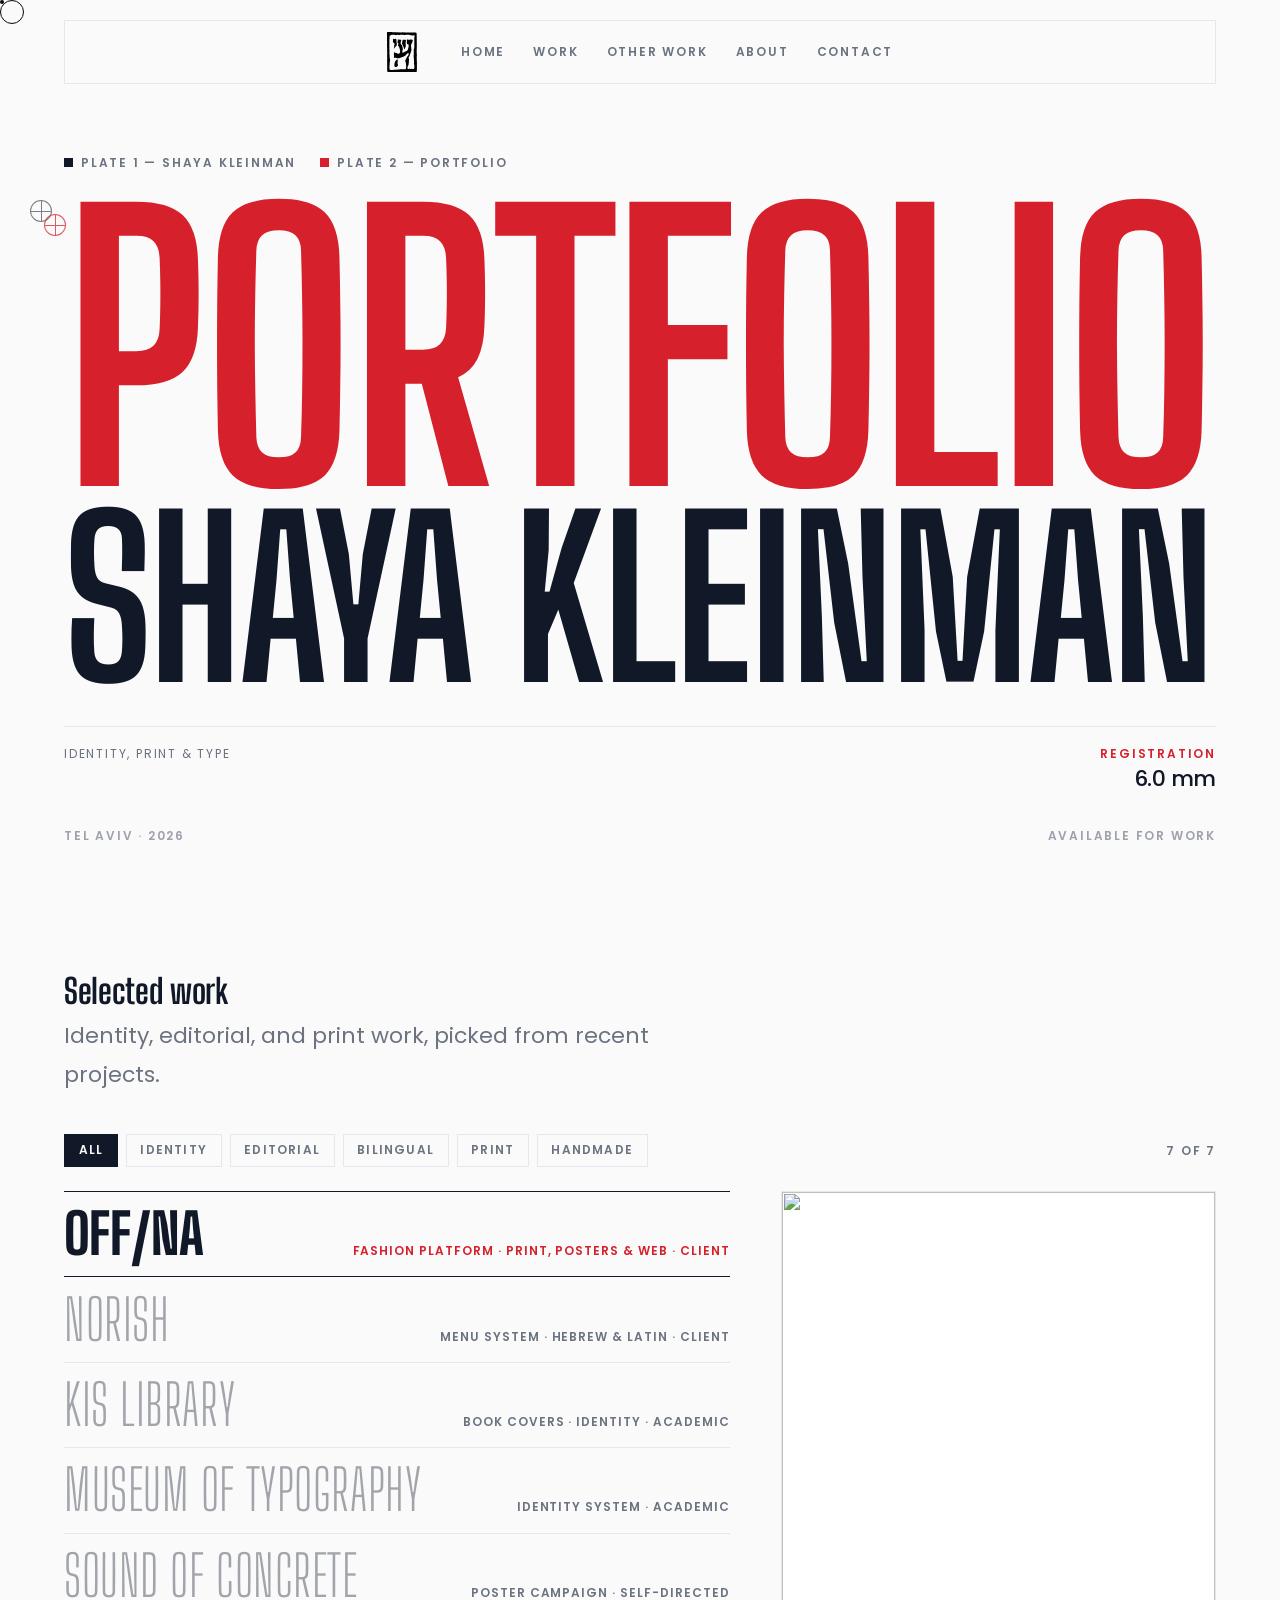
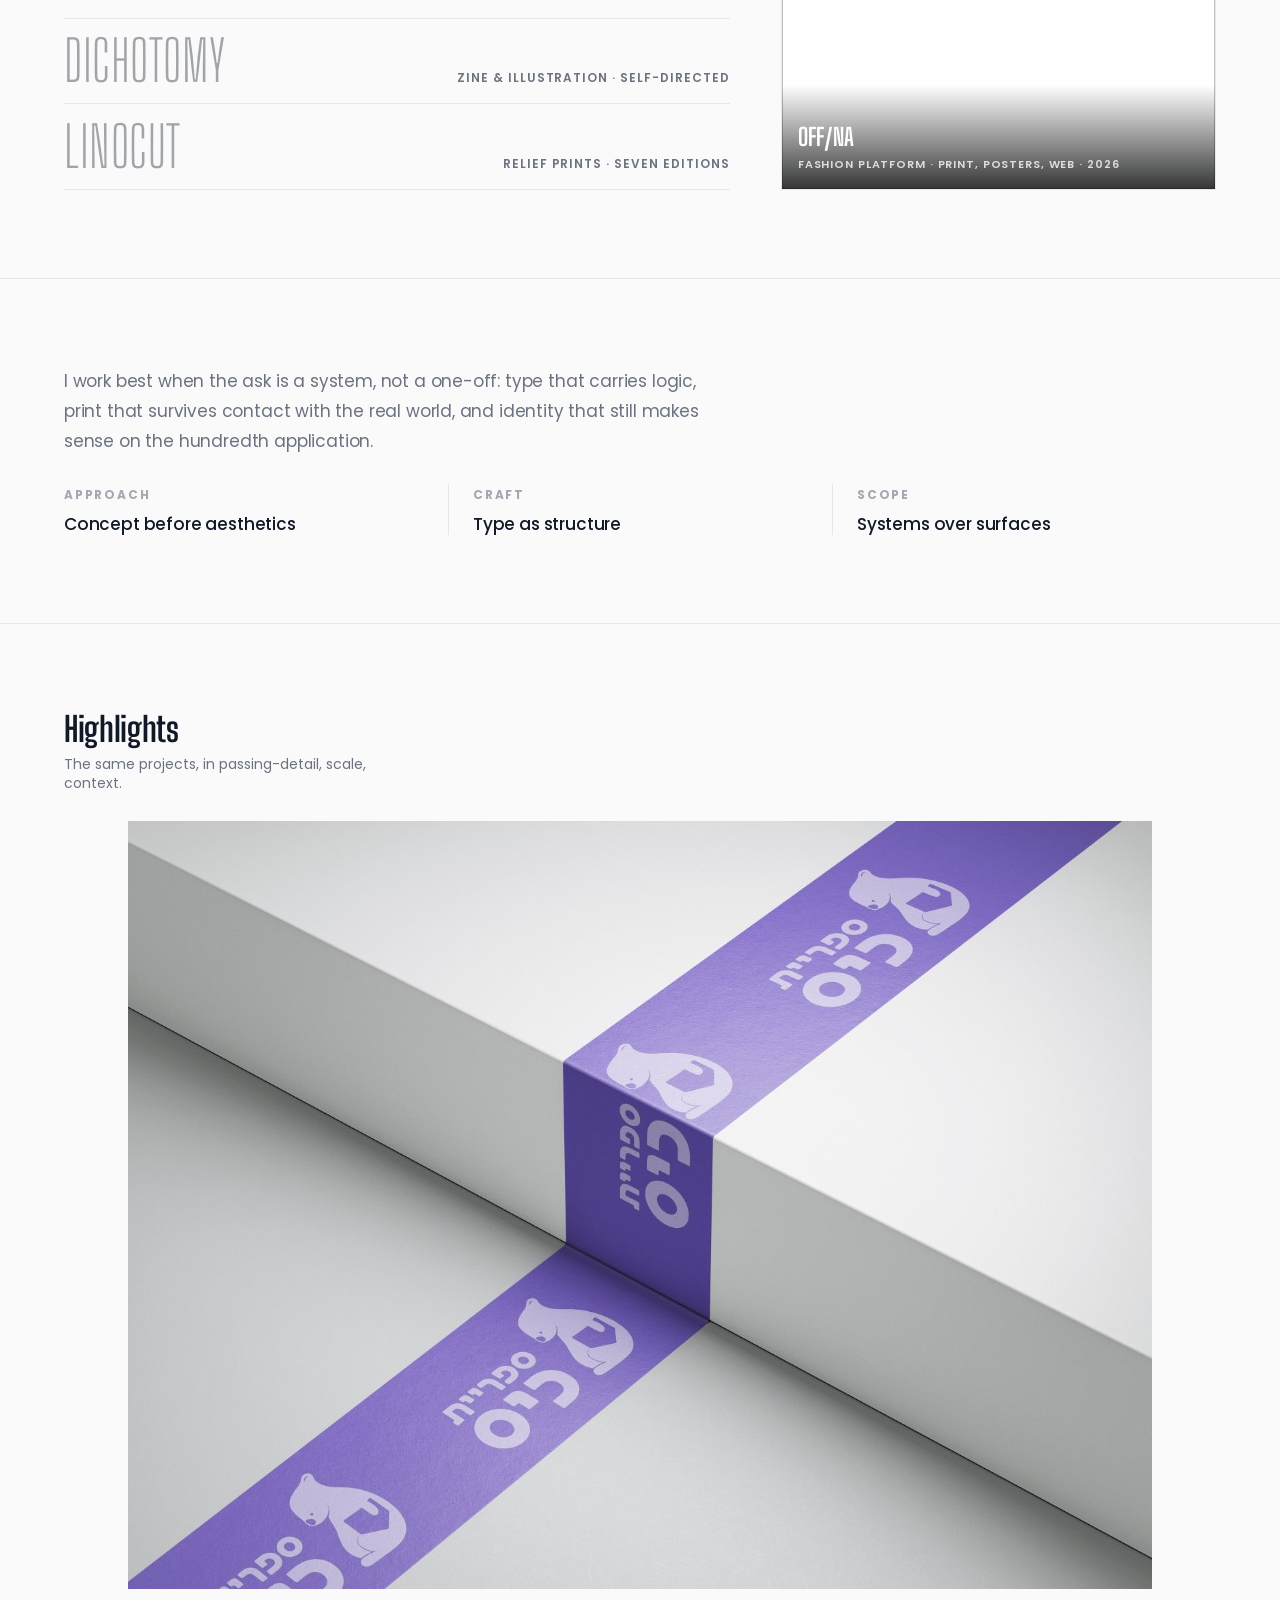
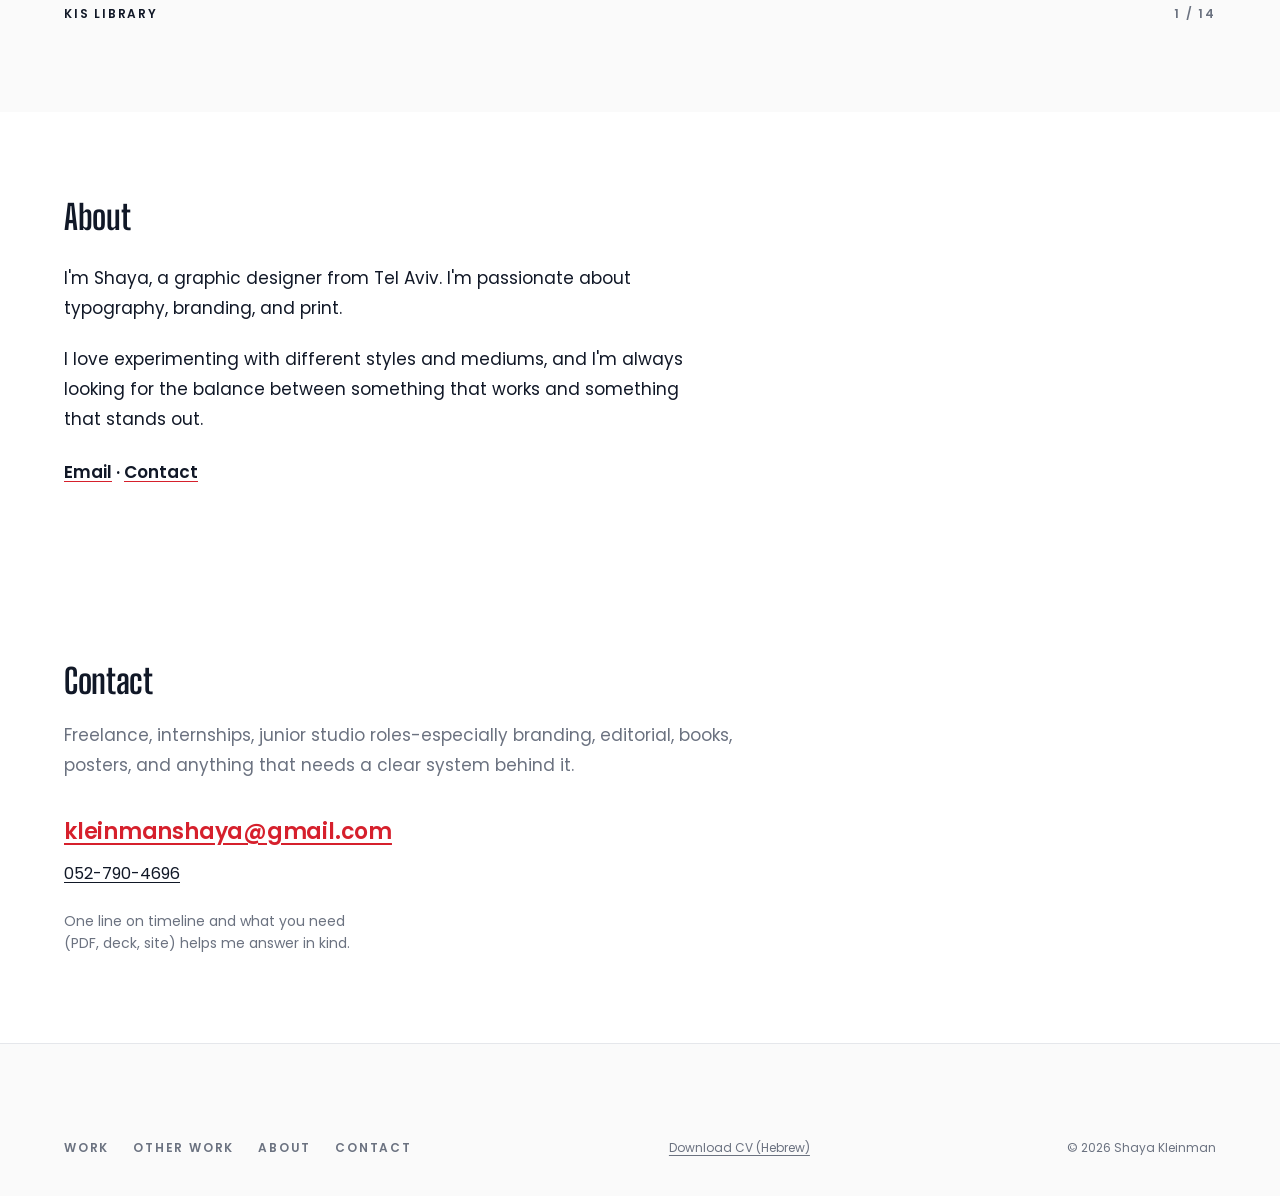
==== index.html @ 1071018f "Add a minimal volume control beside the sound ring A 64px hairline slider with a 7px accent dot, sho" ====
<!DOCTYPE html>
<html lang="en">
  <head>
    <meta charset="UTF-8" />
    <meta name="viewport" content="width=device-width, initial-scale=1.0" />
    <meta name="description" content="Graphic designer in Tel Aviv working in identity, editorial and bilingual Hebrew/Latin type systems. Branding, book design, menus, posters and linocut." />
    <link rel="canonical" href="https://shayakleinman.com/" />
    <meta property="og:type" content="website" />
    <meta property="og:site_name" content="Shaya Kleinman" />
    <meta property="og:title" content="Shaya Kleinman — Identity, print & bilingual type" />
    <meta property="og:description" content="Graphic designer in Tel Aviv working in identity, editorial and bilingual Hebrew/Latin type systems. Branding, book design, menus, posters and linocut." />
    <meta property="og:url" content="https://shayakleinman.com/" />
    <meta property="og:image" content="https://shayakleinman.com/assets/img/share/home.jpg" />
    <meta property="og:image:width" content="1200" />
    <meta property="og:image:height" content="630" />
    <meta property="og:image:alt" content="Share card for home" />
    <meta property="og:locale" content="en_US" />
    <meta name="twitter:card" content="summary_large_image" />
    <meta name="twitter:title" content="Shaya Kleinman — Identity, print & bilingual type" />
    <meta name="twitter:description" content="Graphic designer in Tel Aviv working in identity, editorial and bilingual Hebrew/Latin type systems. Branding, book design, menus, posters and linocut." />
    <meta name="twitter:image" content="https://shayakleinman.com/assets/img/share/home.jpg" />
    <title>Shaya Kleinman | Portfolio</title>
    <link rel="icon" type="image/svg+xml" href="assets/img/logo.svg" />
    <meta name="theme-color" content="#fafafa" media="(prefers-color-scheme: light)" />
    <meta name="theme-color" content="#111827" media="(prefers-color-scheme: dark)" />
    <link rel="apple-touch-icon" href="assets/img/logo.svg" />
    <link rel="preconnect" href="https://fonts.googleapis.com" />
    <link rel="preconnect" href="https://fonts.gstatic.com" crossorigin />
    <link
      href="https://fonts.googleapis.com/css2?family=Big+Shoulders+Display:wght@200..800&family=Poppins:wght@400;500;600;700&display=swap"
      rel="stylesheet"
    />
    <link rel="stylesheet" href="assets/css/style.css?v=20261019e" />
  </head>
  <body>
    <a class="skip-link" href="#main">Skip to content</a>
    <header class="site-header">
      <div class="container nav">
        <a href="#home" class="logo"><img src="assets/img/logo.svg" alt="Shaya Kleinman" class="logo-img" width="489" height="648" decoding="async" fetchpriority="high" /></a>
        <nav class="site-nav" id="siteNav">
          <a href="#home">Home</a>
          <a href="#work">Work</a>
          <a href="other-work.html">Other Work</a>
          <a href="#about">About</a>
          <a href="#contact">Contact</a>
        </nav>
        <button class="menu-toggle" id="menuToggle" type="button" aria-label="Toggle menu" aria-controls="siteNav" aria-expanded="false"><span class="menu-label">Menu</span> <span class="menu-icon">☰</span></button>
      </div>
    </header>

    <main id="main">
      <!-- 1. Hero -->
      <section id="home" class="hero section">
        <span class="hero-label hero-label--left" aria-hidden="true">Tel Aviv · 2026</span>
        <span class="hero-label hero-label--right" aria-hidden="true">Available for Work</span>
        <div class="container hero-inner">
          <div class="hero-copy">
            <!-- Two ink plates, both words justified to the same measure.
                 Scrolling brings them into register (see script.js). -->
            <div class="plate-key" aria-hidden="true">
              <span><i class="plate-swatch plate-swatch--k"></i>Plate 1 &mdash; Shaya Kleinman</span>
              <span><i class="plate-swatch plate-swatch--r"></i>Plate 2 &mdash; Portfolio</span>
            </div>
            <h1 class="hero-name hero-plates" id="heroPlates">
              <span class="visually-hidden">Shaya Kleinman &mdash; Portfolio</span>
              <span class="reg-mark reg-mark--k" aria-hidden="true"></span>
              <span class="reg-mark reg-mark--r" id="regMarkR" aria-hidden="true"></span>
              <span class="plate plate--r" id="plateR" aria-hidden="true"><span class="plate-word plate-word--r" data-fit>Portfolio</span></span>
              <span class="plate plate--k" id="plateK" aria-hidden="true"><span class="plate-word plate-word--k" data-fit>Shaya Kleinman</span></span>
            </h1>
            <div class="hero-foot">
              <p class="hero-tagline">Identity, print &amp; type</p>
              <p class="hero-reg" aria-hidden="true">Registration <b id="regValue">6.0 mm</b></p>
            </div>
          </div>
        </div>
      </section>

      <!-- 2. Featured Work -->
      <section id="work" class="section work-section">
        <div class="container">
          <h2 class="work-heading reveal">Selected work</h2>
          <p class="work-intro reveal">Identity, editorial, and print work, picked from recent projects.</p>
          <div class="facets" id="facets" role="group" aria-label="Filter projects">
            <button class="facet is-on" type="button" data-f="all" aria-pressed="true">All</button>
            <button class="facet" type="button" data-f="identity" aria-pressed="false">Identity</button>
            <button class="facet" type="button" data-f="editorial" aria-pressed="false">Editorial</button>
            <button class="facet" type="button" data-f="bilingual" aria-pressed="false">Bilingual</button>
            <button class="facet" type="button" data-f="print" aria-pressed="false">Print</button>
            <button class="facet" type="button" data-f="handmade" aria-pressed="false">Handmade</button>
            <span class="facet-count" id="facetCount" aria-live="polite">7 of 7</span>
          </div>

          <!-- Living index: titles sit light until touched, then run up the
               weight axis. On desktop one plate beside the list shows the
               active project; on phones each row carries its own image. -->
          <div class="idx">
            <ol class="idx-list" id="idxList">
              <li class="idx-item" data-tags="identity editorial print">
                <a class="idx-row is-on" href="offna.html" data-i="0">
                  <img class="idx-rowfig" src="images/thumbs/offna-card-thumb.jpg" alt="" width="800" height="640" loading="lazy" decoding="async">
                  <span class="idx-title">OFF/NA</span>
                  <span class="idx-meta">Fashion platform &middot; Print, posters &amp; web &middot; Client</span>
                </a>
              </li>
              <li class="idx-item" data-tags="editorial bilingual print">
                <a class="idx-row" href="norish.html" data-i="1">
                  <img class="idx-rowfig" src="images/thumbs/both%20drinks%20overlap-thumb.jpg" alt="" width="800" height="600" loading="lazy" decoding="async">
                  <span class="idx-title">Norish</span>
                  <span class="idx-meta">Menu system &middot; Hebrew &amp; Latin &middot; Client</span>
                </a>
              </li>
              <li class="idx-item" data-tags="identity editorial print">
                <a class="idx-row" href="kis-library.html" data-i="2">
                  <img class="idx-rowfig" src="images/kis-library/kis-library-cover.png" alt="" width="1024" height="768" loading="lazy" decoding="async">
                  <span class="idx-title">Kis Library</span>
                  <span class="idx-meta">Book covers &middot; Identity &middot; Academic</span>
                </a>
              </li>
              <li class="idx-item" data-tags="identity print">
                <a class="idx-row" href="museum-of-typography.html" data-i="3">
                  <img class="idx-rowfig" src="images/thumbs/mot-sign-mockup-thumb.jpg" alt="" width="800" height="600" loading="lazy" decoding="async">
                  <span class="idx-title">Museum of Typography</span>
                  <span class="idx-meta">Identity system &middot; Academic</span>
                </a>
              </li>
              <li class="idx-item" data-tags="print">
                <a class="idx-row" href="sound-of-concrete.html" data-i="4">
                  <img class="idx-rowfig" src="images/thumbs/%D7%A4%D7%95%D7%A1%D7%98%D7%A8%20%D7%91%D7%95%D7%93%D7%93-thumb.jpg" alt="" width="800" height="533" loading="lazy" decoding="async">
                  <span class="idx-title">Sound of Concrete</span>
                  <span class="idx-meta">Poster campaign &middot; Self-directed</span>
                </a>
              </li>
              <li class="idx-item" data-tags="editorial print handmade">
                <a class="idx-row" href="dichotomy.html" data-i="5">
                  <img class="idx-rowfig" src="images/dichotomy/mockup-cover.jpg" alt="" width="1105" height="1332" loading="lazy" decoding="async">
                  <span class="idx-title">Dichotomy</span>
                  <span class="idx-meta">Zine &amp; illustration &middot; Self-directed</span>
                </a>
              </li>
              <li class="idx-item" data-tags="print handmade">
                <a class="idx-row" href="other-work.html" data-i="6">
                  <img class="idx-rowfig" src="images/lino-prints/mirror.jpg" alt="" width="1146" height="1617" loading="lazy" decoding="async">
                  <span class="idx-title">Linocut</span>
                  <span class="idx-meta">Relief prints &middot; Seven editions</span>
                </a>
              </li>
            </ol>

            <div class="idx-plate" id="idxPlate" aria-hidden="true">
              <img class="is-on" src="images/thumbs/offna-card-thumb.jpg" alt="" width="800" height="640" decoding="async">
              <img src="images/thumbs/both%20drinks%20overlap-thumb.jpg" alt="" width="800" height="600" loading="lazy" decoding="async">
              <img src="images/kis-library/kis-library-cover.png" alt="" width="1024" height="768" loading="lazy" decoding="async">
              <img src="images/thumbs/mot-sign-mockup-thumb.jpg" alt="" width="800" height="600" loading="lazy" decoding="async">
              <img src="images/thumbs/%D7%A4%D7%95%D7%A1%D7%98%D7%A8%20%D7%91%D7%95%D7%93%D7%93-thumb.jpg" alt="" width="800" height="533" loading="lazy" decoding="async">
              <img src="images/dichotomy/mockup-cover.jpg" alt="" width="1105" height="1332" loading="lazy" decoding="async">
              <img src="images/lino-prints/mirror.jpg" alt="" width="1146" height="1617" loading="lazy" decoding="async">
              <div class="idx-spec" id="idxSpec"><b>OFF/NA</b><i>Fashion platform &middot; Print, posters, web &middot; 2026</i></div>
            </div>
          </div>
        </div>
      </section>

      <!-- 2b. How I work (value strip) -->
      <section class="principles-section" aria-labelledby="principles-kicker">
        <div class="container">
          <p id="principles-kicker" class="principles-kicker reveal">
            I work best when the ask is a system, not a one-off: type that carries logic, print that survives contact with the real world, and identity that still makes sense on the hundredth application.
          </p>
          <ul class="principles-list" role="list">
            <li class="principle reveal">
              <span class="principle-label">Approach</span>
              <span class="principle-text">Concept before aesthetics</span>
            </li>
            <li class="principle reveal reveal-delay-1">
              <span class="principle-label">Craft</span>
              <span class="principle-text">Type as structure</span>
            </li>
            <li class="principle reveal reveal-delay-2">
              <span class="principle-label">Scope</span>
              <span class="principle-text">Systems over surfaces</span>
            </li>
          </ul>
        </div>
      </section>

      <!-- 3. Visual Highlights Slider -->
      <section id="highlights" class="section highlights-section">
        <div class="container">
          <h2 class="highlights-heading reveal">Highlights</h2>
          <p class="highlights-intro reveal">The same projects, in passing-detail, scale, context.</p>
          <div class="highlights-slider reveal reveal-delay-1" data-slider>
            <div class="highlights-slide is-active" data-slide-index="0" data-project="Kis Library">
              <a href="kis-library.html" class="highlight-item">
                <img decoding="async" src="images/kis-library/kis-library-cover.png" alt="Kis Library packaging" / width="1024" height="768" loading="lazy" decoding="async">
              </a>
            </div>
            <div class="highlights-slide" data-slide-index="1" data-project="Kis Library">
              <a href="kis-library.html" class="highlight-item">
                <img decoding="async" data-src="images/kis-library/Three_Books_Box_Mockup_6.jpg" alt="Kis Library books box" / width="1800" height="1350" loading="lazy" decoding="async">
              </a>
            </div>
            <div class="highlights-slide" data-slide-index="2" data-project="Museum of Typography">
              <a href="museum-of-typography.html" class="highlight-item">
                <img decoding="async" data-src="images/museum-of-typography/compressed%20images/GLASS%20SIGN%20MOCKUP.jpg" alt="Museum of Typography glass sign" / width="1800" height="1350" loading="lazy" decoding="async">
              </a>
            </div>
            <div class="highlights-slide" data-slide-index="3" data-project="Museum of Typography">
              <a href="museum-of-typography.html" class="highlight-item">
                <img decoding="async" data-src="images/museum-of-typography/compressed%20images/new%20postcards%20mockup.jpg" alt="Museum of Typography postcards" / width="1800" height="1350" loading="lazy" decoding="async">
              </a>
            </div>
            <div class="highlights-slide" data-slide-index="4" data-project="Sound of Concrete">
              <a href="sound-of-concrete.html" class="highlight-item">
                <img decoding="async" data-src="images/sound-of-concrete/%D7%A4%D7%95%D7%A1%D7%98%D7%A8%20%D7%91%D7%95%D7%93%D7%93.jpg" alt="Sound of Concrete hero poster" / width="1800" height="1200" loading="lazy" decoding="async">
              </a>
            </div>
            <div class="highlights-slide" data-slide-index="5" data-project="Sound of Concrete">
              <a href="sound-of-concrete.html" class="highlight-item">
                <img decoding="async" data-src="images/sound-of-concrete/%D7%9E%D7%95%D7%A7%D7%90%D7%A4%20%D7%A4%D7%95%D7%A1%D7%98%D7%A8%20%D7%91%D7%A8%D7%97%D7%95%D7%91.jpg" alt="Sound of Concrete poster in street" / width="1800" height="1200" loading="lazy" decoding="async">
              </a>
            </div>
            <div class="highlights-slide" data-slide-index="6" data-project="Sound of Concrete">
              <a href="sound-of-concrete.html" class="highlight-item">
                <img decoding="async" data-src="images/sound-of-concrete/%D7%9E%D7%95%D7%A7%D7%90%D7%A43%20%D7%A4%D7%95%D7%A1%D7%98%D7%A8%D7%99%D7%9D%20%D7%A7%D7%95%D7%9C%20%D7%94%D7%91%D7%98%D7%95%D7%9F.jpg" alt="Sound of Concrete three posters together" / width="1800" height="1350" loading="lazy" decoding="async">
              </a>
            </div>
            <div class="highlights-slide" data-slide-index="7" data-project="Norish">
              <a href="norish.html" class="highlight-item">
                <img decoding="async" data-src="images/norish/both%20drinks.jpg" alt="Norish drinks" / width="1800" height="1350" loading="lazy" decoding="async">
              </a>
            </div>
            <div class="highlights-slide" data-slide-index="8" data-project="Museum of Typography">
              <a href="museum-of-typography.html" class="highlight-item">
                <img decoding="async" data-src="images/museum-of-typography/compressed%20images/POSTER%20MOCKUP.jpg" alt="Museum of Typography poster mockup" / width="1800" height="1350" loading="lazy" decoding="async">
              </a>
            </div>
            <div class="highlights-slide" data-slide-index="9" data-project="Museum of Typography">
              <a href="museum-of-typography.html" class="highlight-item">
                <img decoding="async" data-src="images/museum-of-typography/compressed%20images/ticket%20mockup.jpg" alt="Museum of Typography ticket mockup" / width="1800" height="1200" loading="lazy" decoding="async">
              </a>
            </div>
            <div class="highlights-slide" data-slide-index="10" data-project="Kis Library">
              <a href="kis-library.html" class="highlight-item">
                <img decoding="async" data-src="images/kis-library/%D7%9E%D7%95%D7%A7%D7%90%D7%A4%20%D7%9E%D7%90%D7%A8%D7%96.jpg" alt="Kis Library box mockup" / width="1800" height="1260" loading="lazy" decoding="async">
              </a>
            </div>
            <div class="highlights-slide" data-slide-index="11" data-project="Kis Library">
              <a href="kis-library.html" class="highlight-item">
                <img decoding="async" data-src="images/kis-library/%D7%9E%D7%95%D7%A7%D7%90%D7%A4%D7%AA%D7%99%D7%A7%D7%91%D7%93%D7%A1%D7%A4%D7%A8%D7%99%D7%99%D7%AA%D7%9B%D7%99%D7%A1.jpg" alt="Kis Library tote bag" / width="1800" height="1200" loading="lazy" decoding="async">
              </a>
            </div>
            <div class="highlights-slide" data-slide-index="12" data-project="Museum of Typography">
              <a href="museum-of-typography.html" class="highlight-item">
                <img decoding="async" data-src="images/museum-of-typography/compressed%20images/NEW%20Mockup%20LETTERPRESS%20KIT.jpg" alt="Museum of Typography letterpress kit" / width="1800" height="1152" loading="lazy" decoding="async">
              </a>
            </div>
            <div class="highlights-slide" data-slide-index="13" data-project="Museum of Typography">
              <a href="museum-of-typography.html" class="highlight-item">
                <img decoding="async" data-src="images/museum-of-typography/compressed%20images/NEW%20MOCKUP%20PLAYING%20CARDS.jpg" alt="Museum of Typography playing cards" / width="1800" height="1200" loading="lazy" decoding="async">
              </a>
            </div>
            <button class="highlights-arrow highlights-arrow-prev" type="button" aria-label="Previous project">
              ‹
            </button>
            <button class="highlights-arrow highlights-arrow-next" type="button" aria-label="Next project">
              ›
            </button>
            <div class="highlights-dots" aria-hidden="true">
              <button class="highlights-dot is-active" data-dot-index="0"></button>
              <button class="highlights-dot" data-dot-index="1"></button>
              <button class="highlights-dot" data-dot-index="2"></button>
              <button class="highlights-dot" data-dot-index="3"></button>
              <button class="highlights-dot" data-dot-index="4"></button>
              <button class="highlights-dot" data-dot-index="5"></button>
              <button class="highlights-dot" data-dot-index="6"></button>
              <button class="highlights-dot" data-dot-index="7"></button>
              <button class="highlights-dot" data-dot-index="8"></button>
              <button class="highlights-dot" data-dot-index="9"></button>
              <button class="highlights-dot" data-dot-index="10"></button>
              <button class="highlights-dot" data-dot-index="11"></button>
              <button class="highlights-dot" data-dot-index="12"></button>
              <button class="highlights-dot" data-dot-index="13"></button>
            </div>
          </div>
          <div class="highlights-meta" aria-hidden="true">
            <span class="highlights-meta-project"></span>
            <span class="highlights-meta-counter"></span>
          </div>
        </div>
      </section>

      <!-- 4. About -->
      <section id="about" class="section about-section">
        <div class="container about-inner">
          <h2 class="about-heading reveal">About</h2>
          <div class="about-text reveal">
            <p>I'm Shaya, a graphic designer from Tel Aviv. I'm passionate about typography, branding, and print.</p>
            <p>I love experimenting with different styles and mediums, and I'm always looking for the balance between something that works and something that stands out.</p>
            <p class="about-cta">
              <a href="mailto:kleinmanshaya@gmail.com" class="about-cta-link">Email</a>
              ·
              <a href="#contact" class="about-cta-link">Contact</a>
            </p>
          </div>
        </div>
      </section>

      <!-- 5. Contact -->
      <section id="contact" class="section contact-section">
        <div class="container contact-inner">
          <h2 class="contact-heading reveal">Contact</h2>
          <p class="contact-availability reveal reveal-delay-1">
            Freelance, internships, junior studio roles-especially branding, editorial, books, posters, and anything that needs a clear system behind it.
          </p>
          <div class="contact-details reveal reveal-delay-2">
            <p><a href="mailto:kleinmanshaya@gmail.com" class="contact-link contact-link--primary">kleinmanshaya@gmail.com</a></p>
            <p><a href="tel:052-790-4696" class="contact-link">052-790-4696</a></p>
          </div>
          <p class="contact-hint reveal reveal-delay-3">One line on timeline and what you need (PDF, deck, site) helps me answer in kind.</p>
        </div>
      </section>
    </main>

    <footer class="site-footer">
      <div class="container footer-content">
        <nav class="footer-nav">
          <a href="#work">Work</a>
          <a href="other-work.html">Other Work</a>
          <a href="#about">About</a>
          <a href="#contact">Contact</a>
        </nav>
        <a href="assets/shaya_kleinman_cv.pdf" download class="footer-cv-link">Download CV (Hebrew)</a>
        <p class="footer-copy">© 2026 Shaya Kleinman</p>
      </div>
    </footer>

    <div class="cursor-dot" id="cursorDot"></div>
    <div class="cursor-ring" id="cursorRing"></div>
    <script src="assets/js/script.js?v=20261019e"></script>
  </body>
</html>
---- assets/css/style.css ----
* {
  margin: 0;
  padding: 0;
  box-sizing: border-box;
}

/* The custom cursor only replaces the native one once JS is actually
   running. Without it the page keeps a real pointer instead of none. */
.js.has-custom-cursor * {
  cursor: none;
}

.cursor-dot {
  position: fixed;
  width: 4px;
  height: 4px;
  background: #ffffff;
  mix-blend-mode: difference;
  border-radius: 50%;
  pointer-events: none;
  z-index: 10001;
  top: 0;
  left: 0;
  will-change: transform;
}

.cursor-ring {
  position: fixed;
  width: 24px;
  height: 24px;
  border: 1.5px solid #ffffff;
  mix-blend-mode: difference;
  border-radius: 50%;
  pointer-events: none;
  z-index: 10000;
  top: 0;
  left: 0;
  will-change: transform;
  transition: width 200ms ease, height 200ms ease, background 200ms ease, border-color 200ms ease, opacity 200ms ease;
}

.cursor-ring.is-hover {
  width: 38px;
  height: 38px;
  background: #ffffff;
  opacity: 0.5;
  border-color: transparent;
}

.cursor-hidden .cursor-dot,
.cursor-hidden .cursor-ring {
  opacity: 0;
}

/* ---- Keyboard focus ----------------------------------------------------
   One visible treatment for every focusable thing. Individual components
   override the offset where a tight inset reads better. */
:where(a, button, [tabindex], summary, input, textarea, select):focus-visible {
  outline: 2px solid var(--accent);
  outline-offset: 3px;
  border-radius: 2px;
}

.work-index-row:focus-visible,
.highlight-item:focus-visible,
.project-next:focus-visible {
  outline-offset: -3px;
}

.highlights-dot:focus-visible {
  outline-offset: 1px;
}

/* A keyboard user should be able to skip the nav on every page. */
.skip-link {
  position: absolute;
  left: var(--gutter);
  top: -100%;
  z-index: 1200;
  background: var(--text);
  color: var(--bg);
  padding: 0.7rem 1.1rem;
  font-size: var(--t-label);
  font-weight: 600;
  letter-spacing: var(--track-label);
  text-transform: uppercase;
  transition: top 160ms ease-out;
}

.skip-link:focus {
  top: 0.75rem;
}

@media (max-width: 768px), (hover: none) {
  .js.has-custom-cursor * {
    cursor: auto;
  }
  .cursor-dot,
  .cursor-ring {
    display: none;
  }
}

:root {
  --bg: #fafafa;
  --bg-alt: #f5f5f5;
  --surface: #ffffff;
  --surface-elevated: #ffffff;
  --text: #111827;
  --muted: #6b7280;
  --accent: #d6202c;
  --border: #e5e7eb;
  --max-width: 1320px;
  /* Floating nav box: one source of truth for its height */
  --nav-box-h: 64px;
  /* Shared by the nav box and the hero rows that align to it. */
  --nav-box-w: min(90%, var(--max-width));
  --header-pad: clamp(0.75rem, 2vw, 1.25rem);
  --header-h: calc(var(--nav-box-h) + var(--header-pad) * 2);
  --gutter: max(5%, calc((100% - var(--max-width)) / 2));
  --radius: 0;
  --shadow-soft: 0 16px 40px rgba(15, 23, 42, 0.12);
  --transition-fast: 180ms ease-out;
  --transition-med: 260ms ease-out;
  /* Vertical rhythm - homepage + case studies */
  --section-y: clamp(3.25rem, 7vw, 5rem);
  --section-y-lg: clamp(4rem, 9vw, 5.5rem);
  /* One measure for running text, one for every section gap */
  --prose: 65ch;
  /* Section alignment. These two move together - set to `center` and `auto`
     to centre every heading and measure on the site, or leave as-is for the
     grid-aligned default. Nothing else needs touching. */
  --section-align: left;
  --measure-inline: 0;
  /* Type scale (Poppins body, Big Shoulders Display headlines) - 7 steps */
  --t-label: 0.75rem;                          /* 12 - uppercase, tracked   */
  --t-small: 0.875rem;                         /* 14 - captions, footer     */
  --t-body: 1.0625rem;                         /* 17 - all running prose    */
  --t-lead: 1.375rem;                          /* 22 - section intros       */
  --t-h2: clamp(1.75rem, 3vw, 2.125rem);       /* the missing heading tier  */
  --t-title: clamp(2.25rem, 4.5vw, 3.5rem);    /* work items, next project  */
  --t-display: clamp(2.75rem, 12.5vw, 11rem);  /* hero + project titles     */
  --track-label: 0.15em;
  /* aliases so existing rules keep resolving */
  --text-body: var(--t-body);
  --text-body-sm: var(--t-small);
  --text-label: var(--t-label);
  --leading-body: 1.75;
  --leading-tight: 1.35;
  /* Case-study image rhythm (editorial / exhibition) */
  --editorial-stack: clamp(2.75rem, 7vw, 5.5rem);
  --editorial-stack-tight: clamp(1rem, 2.5vw, 1.75rem);
  --editorial-gallery-max: min(100%, 1320px);
}

html {
  scroll-behavior: smooth;
}

body {
  font-family: "Poppins", system-ui, -apple-system, BlinkMacSystemFont,
    "Segoe UI", sans-serif;
  background: var(--bg);
  color: var(--text);
  line-height: var(--leading-body);
  font-size: 100%;
  -webkit-font-smoothing: antialiased;
  -moz-osx-font-smoothing: grayscale;
}

/* Display type: Big Shoulders Display on headline-scale moments only (it's condensed,
   so it doesn't get reused for body copy or small labels). Everything else runs on Poppins. */
.hero-name,
.work-index-num,
.work-index-title,
.project-hero-title,
.project-hero::after,
.project-next-name,
.section-heading h2 {
  font-family: "Big Shoulders Display", "Poppins", sans-serif;
}

a {
  color: inherit;
  text-decoration: none;
}

::selection {
  background: var(--accent);
  color: #ffffff;
}

ul {
  list-style: none;
}

.container {
  width: min(90%, var(--max-width));
  margin: 0 auto;
}

.section {
  padding: var(--section-y-lg) 0;
  position: relative;
  text-align: left;
}

.alt-bg {
  background: var(--bg-alt);
}

.section-heading {
  margin-bottom: 2rem;
}

.section-heading h2 {
  font-size: 2rem;
  margin-top: 0.5rem;
  position: relative;
  display: inline-block;
  padding-bottom: 0.2rem;
}


.eyebrow {
  text-transform: uppercase;
  letter-spacing: 0.1em;
  font-size: 0.8rem;
  color: var(--muted);
  font-weight: 600;
}

.site-header {
  position: sticky;
  top: 0;
  z-index: 1000;
  padding: var(--header-pad) 0;
  /* The rail itself is empty space - only the box should catch clicks. */
  pointer-events: none;
}

/* The box: hugs its contents, centred in the viewport, floating over the page. */
.nav {
  pointer-events: auto;
  position: relative;
  width: var(--nav-box-w);
  margin-inline: auto;
  display: flex;
  align-items: center;
  justify-content: center;
  gap: clamp(1.25rem, 4vw, 2.75rem);
  min-height: var(--nav-box-h);
  padding-inline: clamp(1rem, 3vw, 1.75rem);
  background: color-mix(in srgb, var(--bg) 92%, transparent);
  -webkit-backdrop-filter: blur(8px);
  backdrop-filter: blur(8px);
  border: 1px solid var(--border);
  transition: box-shadow 200ms ease-out, border-color 200ms ease-out;
}

.site-header.scrolled .nav {
  box-shadow: var(--shadow-soft);
}

.logo {
  font-size: 1.2rem;
  font-weight: bold;
  display: inline-flex;
  align-items: center;
}

.logo-img {
  height: 40px;
  width: auto;
  display: block;
}

.site-nav {
  display: flex;
  gap: 1.75rem;
}

.site-nav a {
  color: var(--muted);
  position: relative;
  padding-bottom: 0.1rem;
  font-size: var(--t-label);
  font-weight: 600;
  letter-spacing: var(--track-label);
  text-transform: uppercase;
  transition: color var(--transition-fast);
}

.site-nav a:hover,
.site-nav a:focus-visible {
  color: var(--accent);
}

.site-nav a:focus-visible {
  outline: 2px solid var(--accent);
  outline-offset: 4px;
  border-radius: 2px;
}

.menu-toggle {
  display: none;
  align-items: center;
  justify-content: center;
  width: 40px;
  height: 40px;
  padding: 0;
  margin: 0;
  flex: 0 0 auto;
  background: none;
  border: 1px solid var(--border);
  cursor: pointer;
  color: var(--text);
  /* Silences the button's own text, whether that is a glyph or a label. */
  font-size: 0;
  line-height: 0;
  transition: border-color var(--transition-fast), background var(--transition-fast);
}

/* Three bars from one pseudo-element, so no markup change is needed. */
.menu-toggle::before {
  content: "";
  display: block;
  width: 18px;
  height: 2px;
  background: currentColor;
  box-shadow: 0 -6px 0 currentColor, 0 6px 0 currentColor;
}

.menu-toggle:hover {
  border-color: var(--accent);
  color: var(--accent);
}

.menu-toggle:focus-visible {
  outline: 2px solid var(--accent);
  outline-offset: 4px;
}

.menu-toggle .menu-label {
  margin-right: 0.35rem;
}

.hero {
  position: relative;
  min-height: 85vh;
  display: flex;
  flex-direction: column;
  align-items: center;
  justify-content: center;
  gap: clamp(2.5rem, 8vh, 5rem);
  overflow: hidden;
}

/* .hero.section so the generic .section padding can't override it */
.hero.section {
  padding-top: 3rem;
  /* clears the corner labels pinned 2.5rem from the bottom */
  padding-bottom: 6rem;
}

.hero-inner {
  position: relative;
  z-index: 1;
}

.hero-eyebrow {
  font-size: 0.75rem;
  font-weight: 600;
  letter-spacing: var(--track-label);
  text-transform: uppercase;
  color: var(--muted);
  margin: 0 0 1rem;
}

.hero-name {
  font-size: var(--t-display);
  font-weight: 700;
  line-height: 1.05;
  letter-spacing: -0.005em;
  color: var(--text);
  margin: 0;
}

.js .hero-name {
  animation: hero-name-in 700ms cubic-bezier(0.16, 1, 0.3, 1) both;
}

@keyframes hero-name-in {
  from { opacity: 0; transform: translateY(16px); }
  to   { opacity: 1; transform: translateY(0); }
}

.hero-row {
  display: grid;
  grid-template-columns: 1fr 1fr;
}

.hero-row--label {
  font-size: clamp(1rem, 3.2vw, 2.6rem);
}

.hero-word {
  text-transform: uppercase;
}

.hero-word-left {
  text-align: left;
}

.hero-word-right {
  text-align: right;
}

.hero-copy {
  text-align: left;
}

.hero-tagline {
  font-size: 0.75rem;
  font-weight: 400;
  letter-spacing: var(--track-label);
  text-transform: uppercase;
  color: var(--muted);
  margin-top: 1.5rem;
  text-align: var(--section-align);
}

/* chained off the scramble finishing rather than a fixed 3.3s wait */
.js .hero-tagline {
  opacity: 0;
  transform: translateY(10px);
  transition: opacity 600ms ease-out, transform 600ms ease-out;
}

.js .hero-tagline.is-in {
  opacity: 1;
  transform: translateY(0);
}

@media (prefers-reduced-motion: reduce) {
  .js .hero-tagline {
    transition: none;
  }
}

.visually-hidden {
  position: absolute;
  width: 1px;
  height: 1px;
  overflow: hidden;
  clip: rect(0 0 0 0);
  clip-path: inset(50%);
  white-space: nowrap;
}

/* ---- Two-plate hero ----------------------------------------------------
   Black plate: the name. Red plate: Portfolio. Both are set to the same
   measure, so Portfolio comes out larger only because it has fewer
   letters. The page opens with the plates apart and scrolling pulls them
   into register. Sizes and offsets are set by script.js; the values here
   are the no-JS fallback, where the plates simply stack. */
.plate-key {
  display: flex;
  flex-wrap: wrap;
  gap: 0.5rem 1.5rem;
  margin-bottom: clamp(1.25rem, 3vh, 2rem);
}

.plate-key span {
  display: inline-flex;
  align-items: center;
  gap: 0.5rem;
  font-size: var(--t-label);
  font-weight: 600;
  letter-spacing: var(--track-label);
  text-transform: uppercase;
  color: var(--muted);
}

.plate-swatch {
  display: block;
  width: 9px;
  height: 9px;
}

.plate-swatch--k { background: var(--text); }
.plate-swatch--r { background: var(--accent); }

.hero-plates {
  position: relative;
  line-height: 1;
}

/* Fade only: a slide would shift the plates while script.js measures them,
   and the scroll registration is the entrance anyway. */
.js .hero-plates {
  animation: hero-label-fade-full 600ms ease-out both;
}

@keyframes hero-label-fade-full {
  from { opacity: 0; }
  to   { opacity: 1; }
}

.plate {
  display: block;
  will-change: transform;
}

.plate-word {
  display: block;
  font-weight: 700;
  text-transform: uppercase;
  line-height: 0.84;
  letter-spacing: -0.012em;
  white-space: nowrap;
  mix-blend-mode: multiply;
}

.plate-word--k {
  color: var(--text);
  font-size: clamp(2rem, 8.4vw, 7.5rem);
}

.plate-word--r {
  color: var(--accent);
  font-size: clamp(3rem, 13.6vw, 12.25rem);
}

.js .hero-plates.is-fitted .plate {
  position: absolute;
  top: 0;
  left: 0;
  right: 0;
}

/* Registration marks: the red one drifts off the black one and settles
   back as the plates come into register. */
.reg-mark {
  position: absolute;
  left: -34px;
  top: 0;
  width: 22px;
  height: 22px;
  pointer-events: none;
  display: none;
}

.reg-mark::before,
.reg-mark::after {
  content: "";
  position: absolute;
  background: currentColor;
}

.reg-mark::before { left: 0; right: 0; top: 50%; height: 1px; }
.reg-mark::after { top: 0; bottom: 0; left: 50%; width: 1px; }

.reg-mark--k {
  color: var(--text);
  border-radius: 50%;
  box-shadow: inset 0 0 0 1px currentColor;
  opacity: 0.55;
}

.reg-mark--r {
  color: var(--accent);
  border-radius: 50%;
  box-shadow: inset 0 0 0 1px currentColor;
  opacity: 0.75;
}

@media (min-width: 1100px) {
  .js .hero-plates.is-fitted .reg-mark {
    display: block;
  }
}

.hero-foot {
  display: flex;
  justify-content: space-between;
  align-items: baseline;
  gap: 1rem;
  flex-wrap: wrap;
  margin-top: clamp(1.5rem, 4vh, 2.5rem);
  padding-top: 1rem;
  border-top: 1px solid var(--border);
}

.hero-foot .hero-tagline {
  margin-top: 0;
}

.hero-reg {
  font-size: var(--t-label);
  font-weight: 600;
  letter-spacing: var(--track-label);
  text-transform: uppercase;
  color: var(--accent);
  text-align: right;
}

.hero-reg b {
  display: block;
  margin-top: 0.25rem;
  font-size: 1.375rem;
  font-weight: 500;
  line-height: 1;
  letter-spacing: -0.02em;
  text-transform: none;
  color: var(--text);
  font-variant-numeric: tabular-nums;
}

html:not(.js) .hero-reg {
  display: none;
}

.hero-scroll-hint {
  position: absolute;
  bottom: 2.5rem;
  left: 50%;
  transform: translateX(-50%);
  display: flex;
  flex-direction: column;
  align-items: center;
  gap: 0.6rem;
  z-index: 1;
  animation: hero-el-fade 700ms ease-out 3500ms both;
}

.hero-scroll-label {
  font-size: var(--t-label);
  font-weight: 700;
  letter-spacing: var(--track-label);
  text-transform: uppercase;
  color: var(--text);
  opacity: 0.55;
  animation: scroll-label-pulse 1.8s ease-in-out infinite;
}

@keyframes scroll-label-pulse {
  0%, 100% { opacity: 0.55; }
  50%       { opacity: 1; }
}

.hero-scroll-line {
  display: block;
  width: 1.5px;
  height: 56px;
  background: var(--text);
  opacity: 0.35;
  transform-origin: top;
  animation: scroll-line 1.8s cubic-bezier(0.4, 0, 0.2, 1) infinite;
}

@keyframes scroll-line {
  0%   { transform: scaleY(0); opacity: 0;    transform-origin: top; }
  40%  { transform: scaleY(1); opacity: 0.45; transform-origin: top; }
  60%  { transform: scaleY(1); opacity: 0.45; transform-origin: bottom; }
  100% { transform: scaleY(0); opacity: 0;    transform-origin: bottom; }
}

/* Hero corner labels */
.hero-label {
  position: absolute;
  font-size: var(--t-label);
  font-weight: 600;
  letter-spacing: var(--track-label);
  text-transform: uppercase;
  color: var(--muted);
  white-space: nowrap;
  bottom: 2.5rem;
  z-index: 1;
  pointer-events: none;
  user-select: none;
  opacity: 0.65;
}

.js .hero-label {
  animation: hero-label-fade 500ms ease-out 400ms both;
}

@keyframes hero-label-fade {
  from { opacity: 0; }
  to   { opacity: 0.65; }
}

@keyframes hero-el-fade {
  from { opacity: 0; transform: translateY(10px); }
  to   { opacity: 1; transform: translateY(0); }
}

.hero-label--left {
  left: var(--gutter);
}

.hero-label--right {
  right: var(--gutter);
}

/* Hero skills */
.hero-skills {
  position: relative;
  display: flex;
  flex-wrap: wrap;
  justify-content: space-between;
  gap: 0.75rem 2rem;
  width: var(--nav-box-w);
  margin-inline: auto;
  padding: 0;
  z-index: 1;
}

.hero-skill-word {
  font-family: "Poppins", sans-serif;
  font-size: var(--t-label);
  font-weight: 600;
  letter-spacing: var(--track-label);
  text-transform: uppercase;
  color: var(--muted);
  cursor: default;
  display: inline-flex;
}

/* no inline separator: it strands a dot at whichever word ends a wrapped
   line. The gap on .hero-skills does the separating instead. */

.hero-skill-letter {
  display: inline-block;
  transform-origin: center bottom;
  transition: transform 320ms cubic-bezier(0.34, 1.56, 0.64, 1),
    font-weight 200ms ease, font-style 200ms ease, color 200ms ease;
}

@media (prefers-reduced-motion: reduce) {
  .hero-skill-letter {
    transition: color 200ms ease;
  }
}

@media (max-width: 900px) {
  .hero-label {
    bottom: 1.25rem;
    font-size: var(--t-label);
    letter-spacing: var(--track-label);
  }

  .hero-label--left {
    left: var(--gutter);
  }

  .hero-label--right {
    right: var(--gutter);
  }
}

/* ---- Design Principles strip ---- */
.principles-section {
  padding: var(--section-y-lg) 0;
  border-top: 1px solid var(--border);
  border-bottom: 1px solid var(--border);
  background: var(--bg);
}

.principles-kicker {
  font-size: var(--t-body);
  font-weight: 400;
  line-height: var(--leading-body);
  color: var(--muted);
  max-width: 42rem;
  margin: 0 var(--measure-inline) clamp(1.25rem, 3vw, 1.75rem);
  letter-spacing: -0.01em;
  text-align: var(--section-align);
}

.principles-list {
  list-style: none;
  display: grid;
  grid-template-columns: repeat(3, 1fr);
}

.principle {
  padding: 0 1.5rem;
  border-left: 1px solid var(--border);
  text-align: var(--section-align);
}

.principle:first-child {
  padding-left: 0;
  border-left: none;
}

.principle:last-child {
  padding-right: 0;
}

.principle-label {
  display: block;
  font-size: var(--t-label);
  font-weight: 700;
  letter-spacing: var(--track-label);
  text-transform: uppercase;
  color: var(--muted);
  opacity: 0.6;
  margin-bottom: 0.5rem;
}

.principle-text {
  display: block;
  font-size: var(--t-body);
  font-weight: 500;
  color: var(--text);
  line-height: 1.3;
  letter-spacing: -0.01em;
}

@media (max-width: 640px) {
  .principles-list {
    grid-template-columns: 1fr;
  }

  .principle {
    padding: 1.25rem 0;
    border-left: none;
    border-top: 1px solid var(--border);
  }

  .principle:first-child {
    padding-top: 0;
    border-top: none;
  }
}

/* About (Wix-inspired) */
.highlights-section {
  padding: var(--section-y-lg) 0;
  text-align: left;
}

.highlights-heading {
  font-family: "Big Shoulders Display", "Poppins", sans-serif;
  font-size: var(--t-h2);
  font-weight: 700;
  letter-spacing: -0.01em;
  line-height: 1.05;
  color: var(--text);
  margin-bottom: 0.45rem;
  text-align: var(--section-align);
}

.highlights-intro {
  font-size: var(--text-body-sm);
  color: var(--muted);
  line-height: var(--leading-tight);
  margin: 0 var(--measure-inline) 1.75rem;
  max-width: 36ch;
  text-align: var(--section-align);
}

.highlights-slider {
  position: relative;
  width: 100%;
  max-width: var(--editorial-gallery-max);
  margin-top: 0;
  margin-left: 0;
  overflow: hidden;
  aspect-ratio: 3 / 2;
  background: var(--bg-alt);
}

.highlights-slide {
  position: absolute;
  inset: 0;
  pointer-events: none;
  opacity: 0;
  transition: opacity 180ms ease;
  z-index: 1;
}

.highlights-slide.is-active {
  pointer-events: auto;
  opacity: 1;
  z-index: 2;
}

.highlights-slide.is-leaving {
  pointer-events: none;
  opacity: 0;
  z-index: 0;
}

.highlight-item {
  display: flex;
  align-items: center;
  justify-content: center;
  position: relative;
  width: 100%;
  height: 100%;
  overflow: hidden;
  background: var(--bg);
}

.highlight-item img {
  width: 100%;
  height: 100%;
  display: block;
  object-fit: contain;
  object-position: center center;
}

.highlights-arrow {
  position: absolute;
  top: 50%;
  transform: translateY(-50%);
  width: auto;
  min-width: 2.75rem;
  min-height: 2.75rem;
  border: none;
  border-radius: 0;
  background: transparent;
  color: var(--text);
  font-size: 1.5rem;
  font-weight: 300;
  line-height: 1;
  display: flex;
  align-items: center;
  justify-content: center;
  cursor: pointer;
  opacity: 0;
  pointer-events: none;
  transition: opacity var(--transition-fast);
}

.highlights-arrow:hover {
  opacity: 1;
}

.highlights-arrow-prev {
  left: 0.25rem;
}

.highlights-arrow-next {
  right: 0.25rem;
}

.highlights-slider:hover .highlights-arrow {
  opacity: 0.45;
  pointer-events: auto;
}

.highlights-slider:hover .highlights-arrow:hover {
  opacity: 1;
}

@media (hover: none) {
  .highlights-slider .highlights-arrow {
    opacity: 0.4;
    pointer-events: auto;
  }
}

.highlights-meta {
  display: flex;
  justify-content: space-between;
  align-items: baseline;
  margin-top: 0.9rem;
  font-family: "Poppins", sans-serif;
  font-size: var(--t-label);
  font-weight: 600;
  letter-spacing: var(--track-label);
  text-transform: uppercase;
  color: var(--muted);
}

.highlights-meta-project {
  color: var(--text);
}

.highlights-dots {
  display: flex;
  gap: 0.5rem;
  margin-top: 1.25rem;
  justify-content: flex-start;
  align-items: center;
}

.highlights-dot {
  width: 1.25rem;
  height: 2px;
  padding: 11px 0;
  background-clip: content-box;
  box-sizing: content-box;
  border: none;
  border-radius: 0;
  background: var(--border);
  cursor: pointer;
  transition: background var(--transition-fast);
}

.highlights-dot.is-active {
  background: var(--text);
}

.about-section {
  padding: var(--section-y-lg) 0;
  background: var(--surface);
  text-align: left;
}

.about-inner {
  text-align: var(--section-align);
}

.about-text {
  max-width: var(--prose);
  margin-inline: var(--measure-inline);
}

.about-heading {
  font-family: "Big Shoulders Display", "Poppins", sans-serif;
  font-size: var(--t-h2);
  font-weight: 700;
  letter-spacing: -0.01em;
  line-height: 1.05;
  color: var(--text);
  margin-bottom: 1.75rem;
}

.about-text p {
  font-size: var(--text-body);
  line-height: var(--leading-body);
  color: var(--text);
  margin: 0 0 1.35rem;
}

.about-text p:last-child {
  margin-bottom: 0;
}

.about-cta {
  margin-top: 1.5rem !important;
  font-weight: 600;
}

.about-cta-link {
  color: var(--text);
  font-weight: 600;
  text-decoration: underline;
  text-decoration-color: var(--accent);
  text-underline-offset: 3px;
  text-decoration-thickness: 1px;
  transition: opacity var(--transition-fast);
}

.about-cta-link:hover {
  opacity: 0.7;
}

.about-cta-link:focus-visible {
  outline: 2px solid var(--accent);
  outline-offset: 3px;
}

/* Work - My Latest Projects (Wix-inspired) */
.work-section {
  padding: var(--section-y-lg) 0;
  text-align: left;
}

.work-heading {
  font-family: "Big Shoulders Display", "Poppins", sans-serif;
  font-size: var(--t-h2);
  font-weight: 700;
  letter-spacing: -0.01em;
  line-height: 1.05;
  color: var(--text);
  margin-bottom: 0.45rem;
  text-align: var(--section-align);
}

.work-intro {
  font-size: var(--t-lead);
  line-height: var(--leading-body);
  color: var(--muted);
  margin-bottom: 2.5rem;
  max-width: 48ch;
  margin-inline: var(--measure-inline);
  text-align: var(--section-align);
}

/* ---- Selected work: living index ------------------------------------
   Titles sit light and quiet until touched, then run up Big Shoulders'
   weight axis. Desktop: one plate beside the list, spanning it top to
   bottom, shows the active project. Phones: each row carries its own
   image at its true proportions - nothing cropped. */
.facets {
  display: flex;
  flex-wrap: wrap;
  align-items: center;
  gap: 0.5rem;
  margin-bottom: 1.5rem;
}

.facet {
  font-family: "Poppins", sans-serif;
  font-size: var(--t-label);
  font-weight: 600;
  letter-spacing: 0.1em;
  text-transform: uppercase;
  line-height: 1;
  padding: 0.6rem 0.85rem;
  border: 1px solid var(--border);
  background: transparent;
  color: var(--muted);
  cursor: pointer;
  transition: background var(--transition-fast), color var(--transition-fast),
    border-color var(--transition-fast);
}

.facet:hover {
  border-color: var(--text);
  color: var(--text);
}

.facet.is-on {
  background: var(--text);
  border-color: var(--text);
  color: var(--bg);
}

.facet-count {
  margin-left: auto;
  font-size: var(--t-label);
  font-weight: 600;
  letter-spacing: var(--track-label);
  text-transform: uppercase;
  color: var(--muted);
  font-variant-numeric: tabular-nums;
}

.idx {
  display: grid;
  grid-template-columns: minmax(0, 1fr) clamp(300px, 34vw, 470px);
  gap: clamp(1.5rem, 4vw, 3.5rem);
  align-items: stretch;
}

.idx-list {
  list-style: none;
  margin: 0;
  padding: 0;
  border-top: 1px solid var(--text);
}

.idx-item {
  display: grid;
  grid-template-rows: 1fr;
  transition: grid-template-rows 340ms cubic-bezier(0.2, 0.8, 0.2, 1),
    opacity 280ms ease;
}

.idx-item > .idx-row {
  min-height: 0;
  overflow: hidden;
}

.idx-item.is-hidden {
  grid-template-rows: 0fr;
  opacity: 0;
  pointer-events: none;
}

.idx-item.is-hidden > .idx-row {
  border-bottom-color: transparent;
}

.idx-row {
  display: flex;
  align-items: baseline;
  gap: 1.25rem;
  padding: 0.95rem 0;
  border-bottom: 1px solid var(--border);
  color: inherit;
  text-decoration: none;
  transition: border-color var(--transition-fast);
}

.idx-title {
  font-family: "Big Shoulders Display", "Poppins", sans-serif;
  font-size: var(--t-title);
  font-weight: 300;
  line-height: 0.95;
  letter-spacing: 0.01em;
  text-transform: uppercase;
  color: color-mix(in srgb, var(--text) 38%, transparent);
  white-space: nowrap;
  transition: font-weight 420ms cubic-bezier(0.2, 0.8, 0.2, 1),
    letter-spacing 420ms cubic-bezier(0.2, 0.8, 0.2, 1), color 240ms ease;
}

.idx-meta {
  margin-left: auto;
  font-size: var(--t-label);
  font-weight: 600;
  letter-spacing: 0.08em;
  text-transform: uppercase;
  color: var(--muted);
  white-space: nowrap;
  text-align: right;
  transition: color var(--transition-fast);
}

.idx-row.is-on .idx-title {
  font-weight: 800;
  letter-spacing: -0.012em;
  color: var(--text);
}

.idx-row.is-on .idx-meta {
  color: var(--accent);
}

.idx-row.is-on {
  border-bottom-color: var(--text);
}

.idx-row:focus-visible {
  outline-offset: -3px;
}

.idx-rowfig {
  display: none;
}

/* The plate spans the list: top on the first rule, bottom on the last. */
.idx-plate {
  position: relative;
  overflow: hidden;
  min-height: 260px;
  background: var(--surface);
  border: 1px solid var(--border);
}

.idx-plate img {
  position: absolute;
  inset: 0;
  width: 100%;
  height: 100%;
  object-fit: cover;
  opacity: 0;
  transition: opacity 340ms ease;
}

.idx-plate img.is-on {
  opacity: 1;
}

.idx-spec {
  position: absolute;
  left: 0;
  right: 0;
  bottom: 0;
  z-index: 1;
  padding: 2.5rem 1rem 0.9rem;
  background: linear-gradient(transparent, rgba(8, 9, 10, 0.82));
  color: #fff;
}

.idx-spec b {
  display: block;
  font-family: "Big Shoulders Display", "Poppins", sans-serif;
  font-size: 1.5rem;
  font-weight: 700;
  line-height: 1;
  text-transform: uppercase;
}

.idx-spec i {
  display: block;
  margin-top: 0.4rem;
  font-style: normal;
  font-size: 0.6875rem;
  font-weight: 600;
  letter-spacing: 0.08em;
  text-transform: uppercase;
  color: rgba(255, 255, 255, 0.78);
}

/* Tablet and phone: no side plate; every row shows its own image in full
   and the title reads at full strength, since there is no hover. */
@media (max-width: 900px) {
  .idx {
    grid-template-columns: 1fr;
  }

  .idx-plate {
    display: none;
  }

  .idx-list {
    border-top: 0;
  }

  .idx-row {
    display: grid;
    grid-template-columns: 1fr;
    gap: 0.35rem;
    padding: 0 0 1.75rem;
    margin-bottom: 1.75rem;
  }

  /* the section's own border follows, so the last row needs no rule */
  .idx-item:last-child .idx-row {
    margin-bottom: 0;
    padding-bottom: 0;
    border-bottom: 0;
  }

  .idx-rowfig {
    display: block;
    width: 100%;
    height: auto;
    margin-bottom: 0.9rem;
    background: var(--surface);
  }

  .idx-title,
  .idx-row.is-on .idx-title {
    font-weight: 700;
    letter-spacing: 0;
    color: var(--text);
    white-space: normal;
  }

  .idx-meta,
  .idx-row.is-on .idx-meta {
    margin-left: 0;
    text-align: left;
    white-space: normal;
    color: var(--muted);
  }

  .idx-row.is-on {
    border-bottom-color: var(--border);
  }

  .facet-count {
    display: none;
  }
}

/* Phones: a tall portrait (the linocut) shouldn't take a whole screen. */
@media (max-width: 640px) {
  .idx-rowfig {
    max-height: 70vh;
    width: auto;
    max-width: 100%;
  }

  .facets {
    gap: 0.4rem;
  }

  .facet {
    padding: 0.55rem 0.7rem;
  }
}

.project-files {
  list-style: none;
  display: grid;
  grid-template-columns: repeat(3, 1fr);
  gap: 1.5rem;
}

.project-card {
  border-radius: var(--radius);
  overflow: hidden;
  background: var(--surface);
  transition:
    transform var(--transition-med),
    border-radius var(--transition-med);
}

.project-card:hover {
  transform: translateY(-4px);
  border-radius: 0;
}

.project-file-link {
  display: block;
  color: inherit;
}

.project-file-cover-wrap {
  position: relative;
  display: block;
  aspect-ratio: 4 / 3;
  overflow: hidden;
}

.project-file-cover {
  width: 100%;
  height: 100%;
  object-fit: cover;
  display: block;
  transition: transform 0.4s ease-out;
}

.project-file-link:hover .project-file-cover {
  transform: scale(1.03);
}

.project-file-info {
  display: block;
  padding: 1.25rem 0 0;
  text-align: left;
}

.project-file-tag {
  display: block;
  font-size: 0.85rem;
  font-weight: 600;
  letter-spacing: 0.15em;
  text-transform: uppercase;
  color: var(--muted);
  margin-bottom: 0.35rem;
  opacity: 0.7;
}

.project-file-name {
  font-weight: 600;
  font-size: 1.15rem;
  display: block;
  margin-bottom: 0.5rem;
}

.project-file-cta {
  font-size: 0.85rem;
  font-weight: 600;
  color: var(--text);
  text-decoration: underline;
  text-underline-offset: 3px;
}

/* ---- Card reveal animation ---- */
.js .card-reveal {
  opacity: 0;
  transform: translateY(18px);
  transition:
    opacity 800ms ease-out,
    transform 800ms cubic-bezier(0.25, 1, 0.5, 1);
  will-change: opacity, transform;
}

.js .card-reveal.visible {
  opacity: 1;
  transform: translateY(0);
}

/* Contact (Wix-inspired) */
.contact-section {
  padding: var(--section-y-lg) 0;
  background: var(--surface);
  text-align: left;
}

.contact-inner {
  text-align: var(--section-align);
}

.contact-heading {
  font-family: "Big Shoulders Display", "Poppins", sans-serif;
  font-size: var(--t-h2);
  font-weight: 700;
  letter-spacing: -0.01em;
  line-height: 1.05;
  color: var(--text);
  margin-bottom: 1.35rem;
}

.contact-availability {
  font-size: var(--t-body);
  color: var(--muted);
  line-height: var(--leading-body);
  max-width: var(--prose);
  margin: 0 var(--measure-inline) 2rem;
}

.contact-details {
  margin-bottom: 1.5rem;
}

.contact-details p {
  margin: 0 0 0.5rem;
}

.contact-link {
  color: var(--text);
  text-decoration: underline;
  text-underline-offset: 3px;
  transition: opacity var(--transition-fast);
}

.contact-link:hover {
  opacity: 0.65;
}

.contact-link--primary {
  font-size: clamp(1rem, 4.2vw, 1.375rem);
  font-weight: 600;
  color: var(--accent);
  text-underline-offset: 4px;
  letter-spacing: -0.01em;
}

.contact-hint {
  font-size: var(--t-small);
  line-height: 1.55;
  color: var(--muted);
  max-width: 32ch;
  margin: 0 var(--measure-inline);
  text-align: var(--section-align);
}

.contact-link:focus-visible {
  outline: 2px solid var(--accent);
  outline-offset: 3px;
}

.contact-section .socials {
  gap: 1.5rem;
}


/* ============================================================
   PROJECT PAGE - EDITORIAL LAYOUT
   ============================================================ */

/* Per-project accent + background tokens (used by quieter mid-page sections + footer nav) */
.project-page--kis    { --project-accent: var(--text); --project-bg: #fdf6ef; }
.project-page--museum { --project-accent: #1a1a2e; --project-bg: #f4f4f6; }
.project-page--sound  { --project-accent: #5c5c5c; --project-bg: #f0efed; }
.project-page--norish { --project-accent: #b5734a; --project-bg: #faf5f0; }
.project-page--dichotomy { --project-accent: #2a2a2a; --project-bg: #f2f1ef; }
.project-page--offna  { --project-accent: #8a9a00; --project-bg: #f4f4ef; }

.project-page {
  padding: 0;
  /* Shared case-study column gutter (12-col grids align to this) */
  --project-col-gap: clamp(0.875rem, 1.5vw, 1.25rem);
}

.back-link {
  display: inline-block;
  font-size: var(--t-small);
  color: var(--muted);
  transition: color var(--transition-fast);
}

.back-link:hover {
  color: var(--text);
}

/* ---- Project Hero ---- */
.project-hero {
  background: var(--bg);
  color: var(--text);
  position: relative;
}

.project-hero .container {
  display: flex;
  flex-direction: column;
  justify-content: space-between;
  min-height: calc(100svh - var(--header-h));
  padding-top: clamp(2rem, 5vw, 3rem);
  padding-bottom: clamp(2.5rem, 6vw, 4rem);
}

.project-hero-top,
.project-hero-bottom {
  position: relative;
  z-index: 1;
}

.project-hero-nav {
  display: flex;
  justify-content: space-between;
  align-items: center;
  margin-bottom: clamp(1.5rem, 4vw, 2.5rem);
  animation: hero-el-fade 550ms ease-out both;
}

.project-hero-tag {
  font-size: var(--text-label);
  font-weight: 600;
  letter-spacing: var(--track-label);
  text-transform: uppercase;
  color: var(--muted);
}

.project-hero-num {
  font-family: "Big Shoulders Display", "Poppins", sans-serif;
  font-weight: 700;
  letter-spacing: 0;
  color: var(--accent);
  margin-right: 0.5em;
}

.project-hero-rule {
  border: none;
  border-top: 1px solid var(--border);
  margin: 0 0 clamp(1.75rem, 5vw, 3rem);
  transform: scaleX(0);
  transform-origin: left;
  animation: rule-draw 550ms cubic-bezier(0.65, 0, 0.35, 1) both;
}

.project-hero-top .project-hero-rule {
  animation-delay: 180ms;
}

.project-hero-nav--ruled {
  padding-bottom: clamp(1.5rem, 4vw, 2.5rem);
  border-bottom: 1px solid var(--border);
}

.project-hero-body {
  position: relative;
  z-index: 1;
}

.project-hero-title {
  position: relative;
  font-size: clamp(4.5rem, 13vw, 11rem);
  font-weight: 700;
  line-height: 0.86;
  letter-spacing: -0.005em;
  text-transform: uppercase;
  margin: 0;
}

.project-hero-title-text .title-line {
  display: inline-block;
  animation: title-rise 700ms cubic-bezier(0.16, 1, 0.3, 1) both;
}

@keyframes title-rise {
  from { opacity: 0; transform: translateY(0.18em); }
  to   { opacity: 1; transform: none; }
}

.project-hero-bottom .project-hero-rule {
  margin-bottom: clamp(1.5rem, 4vw, 2rem);
  animation-delay: var(--reveal-tail, 1300ms);
}

.project-hero-desc {
  font-size: clamp(0.95rem, 1.8vw, 1.15rem);
  color: var(--muted);
  max-width: 520px;
  line-height: 1.7;
  margin: 0;
  animation: hero-el-fade 550ms ease-out both;
  animation-delay: calc(var(--reveal-tail, 1300ms) + 120ms);
}

@keyframes rule-draw {
  from { transform: scaleX(0); }
  to   { transform: scaleX(1); }
}

@media (prefers-reduced-motion: reduce) {
  .project-hero-nav,
  .project-hero-rule,
  .project-hero-desc {
    animation: none;
    transform: none;
    opacity: 1;
    filter: none;
  }

  .project-hero-title-text .title-line {
    animation: none;
  }
}

/* Museum of Typography - hero with tighter title-to-image spacing */
.project-page--museum .project-hero {
  position: relative;
  min-height: clamp(28rem, 48vh, 52vh);
  padding-bottom: 0;
}

.project-page--museum .project-hero .container {
  display: grid;
  grid-template-columns: 1fr 1fr;
  grid-template-rows: auto 1fr;
  align-items: end;
  min-height: auto;
  padding-top: clamp(2rem, 5vw, 3rem);
  padding-bottom: 0;
}

.project-page--museum .project-hero-nav {
  grid-column: 1 / -1;
}

.project-page--museum .project-hero-body {
  grid-column: 1;
  grid-row: 2;
  padding-bottom: clamp(2.5rem, 4vw, 3.5rem);
}

.project-page--museum .project-hero-visual {
  grid-column: 2;
  grid-row: 2;
  z-index: 1;
  align-self: end;
  justify-self: end;
  width: 90%;
  max-width: 580px;
}

.project-page--museum .project-hero-visual img {
  width: 100%;
  height: auto;
  display: block;
}

.project-page--museum .project-intro {
  padding-top: clamp(2rem, 4vw, 3rem);
}

/* ---- Project Intro Text ---- */
.project-intro,
.project-media,
.project-shell {
  width: min(90%, var(--max-width));
  margin: 0 auto;
}

.project-intro {
  padding: clamp(3.5rem, 8vw, 5rem) 0 clamp(3rem, 7vw, 4.5rem);
}

.project-intro > p,
.project-intro > .project-intro-subtitle,
.project-intro > .project-intro-note {
  max-width: 780px;
}

.project-intro-subtitle {
  font-size: var(--text-label);
  font-weight: 600;
  letter-spacing: 0.18em;
  text-transform: uppercase;
  color: var(--muted);
  margin-top: 0;
  margin-bottom: 1.25rem;
  line-height: var(--leading-body);
}

.project-intro p {
  font-size: clamp(0.95rem, 1.8vw, 1.1rem);
  line-height: 1.8;
  color: var(--text);
  margin-bottom: 1.4em;
}

.project-intro p:last-child {
  margin-bottom: 0;
}

.project-intro-note {
  font-size: var(--t-label);
  color: var(--muted);
  margin-top: 1.5rem;
}

/* ---- Case-study sections (title + body, matches intro tone) ---- */
.project-section {
  max-width: 780px;
}

.project-section + .project-section {
  margin-top: clamp(2.25rem, 5vw, 3.25rem);
}

.project-intro > .project-section:first-of-type {
  margin-top: clamp(1.75rem, 4vw, 2.5rem);
}

.project-section-title {
  font-size: var(--text-label);
  font-weight: 600;
  letter-spacing: 0.18em;
  text-transform: uppercase;
  color: var(--muted);
  margin: 0 0 1rem;
}

.project-section p {
  font-size: clamp(0.95rem, 1.8vw, 1.1rem);
  line-height: 1.8;
  color: var(--text);
  margin: 0 0 1.15em;
}

.project-section p:last-child {
  margin-bottom: 0;
}

.project-media > .project-section {
  align-self: flex-start;
  max-width: 780px;
}

.project-section--applications .project-section-title {
  margin-bottom: clamp(1.25rem, 3vw, 2rem);
}

/* ---- Museum: Typographic Exploration - alternating text-image rows on 12-col grid ---- */
.project-page--museum .project-process {
  background: var(--project-bg);
  padding: clamp(3rem, 5.5vw, 4.5rem) 0 clamp(3.5rem, 6vw, 5rem);
}

.project-page--museum .project-process-intro {
  display: grid;
  grid-template-columns: repeat(12, minmax(0, 1fr));
  column-gap: clamp(2rem, 3.5vw, 3.5rem);
  padding-bottom: clamp(3rem, 5.5vw, 4rem);
}

.project-page--museum .project-process-intro-inner {
  grid-column: 1 / span 7;
  min-width: 0;
}

.project-page--museum .project-process-lede {
  font-size: clamp(0.95rem, 1.8vw, 1.1rem);
  line-height: 1.8;
  color: var(--text);
  margin: 0;
}

/* Each row: 12-col grid, generous gutter, top-aligned */
.project-page--museum .project-process-row {
  display: grid;
  grid-template-columns: repeat(12, minmax(0, 1fr));
  column-gap: clamp(2rem, 3.5vw, 3.5rem);
  align-items: start;
}

.project-page--museum .project-process-row + .project-process-row {
  margin-top: clamp(5rem, 8vw, 7.5rem);
}

/* DEFAULT (rows 1 & 3): text LEFT, image RIGHT */
.project-page--museum .project-process-row .project-process-annot {
  grid-column: 1 / span 3;
  grid-row: 1;
  min-width: 0;
  padding-top: 0.25rem;
  align-self: start;
}

.project-page--museum .project-process-row .project-process-figure {
  grid-column: 6 / span 5;
  grid-row: 1;
  margin: 0;
  min-width: 0;
  align-self: start;
}

/* MODIFIER (row 2): image LEFT, text RIGHT */
.project-page--museum .project-process-row--img-left .project-process-figure {
  grid-column: 1 / span 5;
  grid-row: 1;
}

.project-page--museum .project-process-row--img-left .project-process-annot {
  grid-column: 8 / span 3;
  grid-row: 1;
}

.project-page--museum .project-process-figure img {
  display: block;
  width: 100%;
  height: auto;
}

.project-page--museum .project-process-kicker {
  font-size: var(--t-label);
  font-weight: 600;
  letter-spacing: var(--track-label);
  text-transform: uppercase;
  color: var(--muted);
  margin: 0 0 0.65rem;
  line-height: 1.2;
}

.project-page--museum .project-process-annot p {
  font-size: 0.84rem;
  line-height: 1.68;
  color: var(--text);
  opacity: 0.88;
  margin: 0;
}

@media (max-width: 768px) {
  .project-page--museum .project-process-intro {
    grid-template-columns: 1fr;
    column-gap: 0;
  }

  .project-page--museum .project-process-intro-inner {
    grid-column: 1 / -1;
  }

  .project-page--museum .project-process-row,
  .project-page--museum .project-process-row--img-left {
    grid-template-columns: 1fr;
    row-gap: clamp(1.25rem, 3vw, 1.75rem);
  }

  .project-page--museum .project-process-row .project-process-figure,
  .project-page--museum .project-process-row .project-process-annot {
    grid-column: 1 / -1;
    grid-row: auto;
  }

  .project-page--museum .project-process-row .project-process-figure {
    order: -1;
  }

  .project-page--museum .project-process-row + .project-process-row {
    margin-top: clamp(3.5rem, 7vw, 5rem);
  }
}

/* ---- Museum: Identity System - alternating text-image rows on 12-col grid ---- */
.project-page--museum .project-identity-system {
  background: var(--project-bg);
  padding: clamp(3rem, 5.5vw, 4.5rem) 0 clamp(3.5rem, 6vw, 5rem);
}

.project-page--museum .project-identity-intro {
  display: grid;
  grid-template-columns: repeat(12, minmax(0, 1fr));
  column-gap: clamp(2rem, 3.5vw, 3.5rem);
  padding-bottom: clamp(3rem, 5.5vw, 4rem);
}

.project-page--museum .project-identity-intro-inner {
  grid-column: 1 / span 7;
  min-width: 0;
}

.project-page--museum .project-identity-lede {
  font-size: clamp(0.95rem, 1.8vw, 1.1rem);
  line-height: 1.8;
  color: var(--text);
  margin: 0;
}

/* Each row: 12-col grid, generous gutter, top-aligned */
.project-page--museum .project-identity-row {
  display: grid;
  grid-template-columns: repeat(12, minmax(0, 1fr));
  column-gap: clamp(2rem, 3.5vw, 3.5rem);
  align-items: start;
}

.project-page--museum .project-identity-row + .project-identity-row {
  margin-top: clamp(5rem, 8vw, 7.5rem);
}

/* DEFAULT (rows 1 & 3): text LEFT, image RIGHT */
.project-page--museum .project-identity-row .project-identity-annot {
  grid-column: 1 / span 3;
  grid-row: 1;
  min-width: 0;
  padding-top: 0.25rem;
  align-self: start;
}

.project-page--museum .project-identity-row .project-identity-figure {
  grid-column: 6 / span 5;
  grid-row: 1;
  margin: 0;
  min-width: 0;
  align-self: start;
}

/* MODIFIER (row 2): image LEFT, text RIGHT */
.project-page--museum .project-identity-row--img-left .project-identity-figure {
  grid-column: 1 / span 5;
  grid-row: 1;
}

.project-page--museum .project-identity-row--img-left .project-identity-annot {
  grid-column: 8 / span 3;
  grid-row: 1;
}

.project-page--museum .project-identity-figure img {
  display: block;
  width: 100%;
  height: auto;
}

.project-page--museum .project-identity-kicker {
  font-size: var(--t-label);
  font-weight: 600;
  letter-spacing: var(--track-label);
  text-transform: uppercase;
  color: var(--muted);
  margin: 0 0 0.65rem;
  line-height: 1.2;
}

.project-page--museum .project-identity-annot p {
  font-size: 0.84rem;
  line-height: 1.68;
  color: var(--text);
  opacity: 0.88;
  margin: 0;
}

@media (max-width: 768px) {
  .project-page--museum .project-identity-intro {
    grid-template-columns: 1fr;
    column-gap: 0;
  }

  .project-page--museum .project-identity-intro-inner {
    grid-column: 1 / -1;
  }

  .project-page--museum .project-identity-row,
  .project-page--museum .project-identity-row--img-left {
    grid-template-columns: 1fr;
    row-gap: clamp(1.25rem, 3vw, 1.75rem);
  }

  .project-page--museum .project-identity-row .project-identity-figure,
  .project-page--museum .project-identity-row .project-identity-annot {
    grid-column: 1 / -1;
    grid-row: auto;
  }

  .project-page--museum .project-identity-row .project-identity-figure {
    order: -1;
  }

  .project-page--museum .project-identity-row + .project-identity-row {
    margin-top: clamp(3.5rem, 7vw, 5rem);
  }
}

/* ---- Project Meta Facts Bar ---- */
.project-meta {
  display: grid;
  grid-template-columns: repeat(4, 1fr);
  gap: 0;
  border-bottom: 1px solid var(--border);
  margin: 0 0 2.25rem;
  padding: 0;
}

.project-meta-item {
  padding: 1rem 1.75rem 1rem 0;
  border-right: 1px solid var(--border);
  border-top: 2px solid var(--accent);
}

.project-meta-item:last-child {
  border-right: none;
  padding-right: 0;
}

.project-meta-label {
  display: block;
  font-size: var(--t-label);
  font-weight: 700;
  letter-spacing: var(--track-label);
  text-transform: uppercase;
  color: var(--muted);
  margin-bottom: 0.35rem;
}

.project-meta-value {
  display: block;
  font-size: 0.95rem;
  font-weight: 500;
  line-height: 1.35;
  color: var(--text);
}

@media (max-width: 768px) {
  .project-meta {
    grid-template-columns: repeat(2, 1fr);
  }

  .project-meta-item:nth-child(2) {
    border-right: none;
    padding-right: 0;
  }

  .project-meta-item:nth-child(3),
  .project-meta-item:nth-child(4) {
    border-top: 1px solid var(--border);
  }

  .project-meta-item:nth-child(3) {
    padding-right: 1.75rem;
    border-right: 1px solid var(--border);
  }
}



/* ============================================================
   PROJECT MEDIA - editorial case-study layout
   One centered column. Images stack vertically.
   Use .media-row for a deliberate 2-up or 3-up spread.
   ============================================================ */

.project-media {
  padding: clamp(4rem, 10vw, 7rem) 0 clamp(5rem, 12vw, 8rem);
  display: flex;
  flex-direction: column;
  gap: clamp(2.75rem, 7vw, 5.5rem);
}

.media-block {
  display: block;
  width: 100%;
  cursor: pointer;
}

.media-block img {
  width: 100%;
  height: auto;
  display: block;
}

/* a two-up row reads as a pair, so both cells share one box */
.media-row .media-block {
  aspect-ratio: 4 / 3;
}

.media-row .media-block img {
  height: 100%;
  object-fit: cover;
}

.media-block--featured {
  width: 100%;
}

/* Portrait video in a case study: centred at a readable size rather than
   stretched to the full column, and never taller than the screen. */
.media-video {
  display: flex;
  justify-content: center;
  margin: 0 auto clamp(2.75rem, 7vw, 5rem);
}

.media-video-frame {
  display: flex;
  flex-direction: column;
  align-items: center;
  gap: 0.7rem;
  max-width: 100%;
}

.media-video video {
  display: block;
  width: auto;
  max-width: 100%;
  height: min(88svh, 920px);
  aspect-ratio: 9 / 16;
  object-fit: cover;
  background: var(--bg-alt);
}

/* Sound toggle: an icon in a thin ring, centred under the video - the
   same 1.5px circle as the custom cursor. Accent only once sound is on. */
.media-video-sound {
  display: grid;
  place-items: center;
  width: 30px;
  height: 30px;
  padding: 0;
  border: 1.5px solid currentColor;
  border-radius: 50%;
  background: none;
  color: var(--muted);
  cursor: pointer;
  transition: color var(--transition-fast);
}

.media-video-sound svg {
  width: 13px;
  height: 13px;
  fill: none;
  stroke: currentColor;
  stroke-width: 1.3;
  stroke-linecap: round;
  stroke-linejoin: round;
}

.media-video-sound .spk {
  fill: currentColor;
  stroke: none;
}

.media-video-sound .wave {
  display: none;
}

.media-video-sound[aria-pressed="true"] .wave {
  display: inline;
}

.media-video-sound[aria-pressed="true"] .mute {
  display: none;
}

.media-video-sound:hover {
  color: var(--text);
}

.media-video-sound[aria-pressed="true"] {
  color: var(--accent);
}

/* The ring stays centred under the video; the volume line hangs off its
   right side and only appears once sound is on. */
.media-video-controls {
  position: relative;
  display: flex;
  justify-content: center;
}

.media-video-volume {
  --v: 80%;
  position: absolute;
  left: calc(50% + 15px + 0.75rem);
  top: 50%;
  width: 64px;
  height: 16px;
  margin: 0;
  transform: translateY(-50%);
  background: transparent;
  cursor: pointer;
  opacity: 0;
  visibility: hidden;
  transition: opacity var(--transition-fast), visibility var(--transition-fast);
  -webkit-appearance: none;
  appearance: none;
}

.media-video.is-sound .media-video-volume {
  opacity: 1;
  visibility: visible;
}

/* iOS ignores page-set volume, so there is nothing to control there */
.media-video.no-volume .media-video-volume {
  display: none;
}

.media-video-volume::-webkit-slider-runnable-track {
  height: 1px;
  background: linear-gradient(to right, var(--accent) var(--v), var(--border) var(--v));
}

.media-video-volume::-moz-range-track {
  height: 1px;
  background: var(--border);
}

.media-video-volume::-moz-range-progress {
  height: 1px;
  background: var(--accent);
}

.media-video-volume::-webkit-slider-thumb {
  -webkit-appearance: none;
  width: 7px;
  height: 7px;
  margin-top: -3px;
  border: 0;
  border-radius: 50%;
  background: var(--accent);
}

.media-video-volume::-moz-range-thumb {
  width: 7px;
  height: 7px;
  border: 0;
  border-radius: 50%;
  background: var(--accent);
}

@media (max-width: 640px) {
  .media-video video {
    width: 100%;
    height: auto;
    max-height: 80svh;
  }
}

/* 2-up row - explicit only */
.media-row {
  display: grid;
  grid-template-columns: 1fr 1fr;
  gap: clamp(1rem, 2.5vw, 1.75rem);
  align-items: start;
}

/* 3-up row */
.media-row--trio {
  grid-template-columns: repeat(3, 1fr);
}

/* Row that keeps each image at its own proportions (posters, spreads)
   instead of cropping both into one 4:3 box. */
.media-row--natural .media-block {
  aspect-ratio: auto;
}

.media-row--natural .media-block img {
  height: auto;
  object-fit: initial;
}

/* Norish warm-tone treatment */
.project-page--norish .project-media img {
  filter: contrast(1.08) saturate(0.92) brightness(1.05) sepia(0.06) hue-rotate(-8deg);
}

.project-page--norish .project-intro-note {
  font-size: 0.8rem;
  line-height: 1.45;
  margin: 0.75rem 0 0;
}

@media (max-width: 768px) {
  .media-row,
  .media-row--trio {
    grid-template-columns: 1fr;
  }
}

@media (max-width: 640px) {
  .project-media {
    gap: clamp(2rem, 6vw, 3rem);
    padding: clamp(3rem, 8vw, 4rem) 0 clamp(3.5rem, 10vw, 5rem);
  }

  .highlights-slider {
    aspect-ratio: 3 / 2;
  }
}

/* ---- Next Project Section ---- */
.project-next {
  display: flex;
  align-items: center;
  justify-content: space-between;
  padding: clamp(3rem, 6vw, 4rem) var(--gutter) clamp(3rem, 6vw, 4rem) 2.5rem;
  border-top: 1px solid var(--border);
  text-decoration: none;
  color: var(--text);
  background: var(--project-bg, var(--bg));
  transition: background 300ms ease;
}

.project-next:focus-visible {
  outline: 2px solid var(--accent);
  outline-offset: -2px;
}

.project-next:hover {
  background: var(--bg-alt);
}

.project-next-label {
  display: block;
  font-size: var(--text-label);
  font-weight: 600;
  letter-spacing: var(--track-label);
  text-transform: uppercase;
  color: var(--muted);
  margin-bottom: 0.45rem;
}

.project-next-name {
  display: block;
  font-size: clamp(1.75rem, 4vw, 3.5rem);
  font-weight: 700;
  letter-spacing: -0.005em;
  line-height: 1;
}

.project-next-arrow {
  font-size: clamp(2rem, 4vw, 3.5rem);
  font-weight: 300;
  color: var(--accent);
  transition: transform 300ms cubic-bezier(0.16, 1, 0.3, 1);
  flex-shrink: 0;
}

.project-next:hover .project-next-arrow {
  transform: translateX(12px);
}

/* ---- Project page bottom navigation bar ---- */
.project-nav-footer {
  display: flex;
  align-items: stretch;
  border-top: 1px solid var(--border);
  background: var(--project-bg, var(--bg));
}

/* Strip the border/background from project-next when it lives inside the footer nav */
.project-nav-footer .project-next {
  border-top: none;
  background: transparent;
  flex: 1;
}

.project-nav-back {
  display: flex;
  align-items: center;
  padding: 3rem 2.5rem 3rem var(--gutter);
  border-right: 1px solid var(--border);
  font-size: var(--t-label);
  font-weight: 700;
  letter-spacing: var(--track-label);
  text-transform: uppercase;
  color: var(--muted);
  text-decoration: none;
  flex-shrink: 0;
  white-space: nowrap;
  transition: color var(--transition-fast);
}

.project-nav-back:hover {
  color: var(--text);
}

@media (max-width: 640px) {
  .project-nav-footer {
    flex-direction: column;
  }

  .project-nav-back {
    border-right: none;
    border-bottom: 1px solid var(--border);
    padding: 1.1rem var(--gutter);
    justify-content: center;
  }
}

/* Lightbox - carousel design */
.lightbox {
  position: fixed;
  inset: 0;
  background: rgba(250, 250, 250, 0.97);
  backdrop-filter: blur(12px);
  display: flex;
  align-items: center;
  justify-content: center;
  opacity: 0;
  pointer-events: none;
  transition: opacity 220ms ease;
  z-index: 9999;
}

.lightbox.is-open {
  opacity: 1;
  pointer-events: auto;
}

.lightbox-inner {
  position: relative;
  max-width: min(900px, 94vw);
  width: 100%;
  height: min(90vh, 740px);
  display: flex;
  flex-direction: column;
  gap: 1rem;
}

/* ---- Carousel track ---- */
.lightbox-carousel {
  flex: 1;
  min-height: 0;
  position: relative;
}

.lightbox-track-wrap {
  width: 100%;
  height: 100%;
  overflow: hidden;
  border: 1px solid var(--border);
  cursor: grab;
  user-select: none;
}

.lightbox-track-wrap:active {
  cursor: grabbing;
}

.lightbox-track {
  display: flex;
  height: 100%;
  transition: transform 320ms cubic-bezier(0.16, 1, 0.3, 1);
  will-change: transform;
}

.lightbox-slide {
  flex: 0 0 100%;
  width: 100%;
  height: 100%;
  display: flex;
  align-items: center;
  justify-content: center;
  overflow: hidden;
}

.lightbox-slide img {
  max-width: 100%;
  max-height: 100%;
  object-fit: contain;
  display: block;
  pointer-events: none;
  user-select: none;
  -webkit-user-drag: none;
}

.lightbox--norish .lightbox-slide img {
  filter: contrast(1.08) saturate(0.92) brightness(1.05) sepia(0.06) hue-rotate(-8deg);
}

/* ---- Round navigation arrows ---- */
.lightbox-nav {
  position: absolute;
  top: 50%;
  left: -3rem;
  right: -3rem;
  transform: translateY(-50%);
  display: flex;
  align-items: center;
  justify-content: space-between;
  pointer-events: none;
  z-index: 10;
}

.lightbox-arrow {
  width: 36px;
  height: 36px;
  border-radius: 50%;
  background: var(--surface, #fff);
  border: none;
  box-shadow: 0 2px 10px rgba(15, 23, 42, 0.14);
  display: flex;
  align-items: center;
  justify-content: center;
  cursor: pointer;
  pointer-events: auto;
  opacity: 0;
  transition: opacity 300ms ease, box-shadow var(--transition-fast);
  flex-shrink: 0;
}

.lightbox-arrow svg {
  width: 16px;
  height: 16px;
  stroke: var(--muted);
  transition: stroke var(--transition-fast);
}

.lightbox-carousel:hover .lightbox-arrow {
  opacity: 1;
}

.lightbox-arrow:hover {
  box-shadow: 0 4px 16px rgba(15, 23, 42, 0.2);
}

.lightbox-arrow:hover svg {
  stroke: var(--text);
}

.lightbox-arrow:disabled {
  opacity: 0 !important;
  pointer-events: none;
}

/* ---- Indicator dots ---- */
.lightbox-indicators {
  display: flex;
  justify-content: center;
  gap: 0.35rem;
  padding-top: 0.75rem;
  flex-shrink: 0;
}

.lightbox-indicator {
  width: 7px;
  height: 7px;
  border-radius: 50%;
  background: rgba(17, 24, 39, 0.25);
  border: none;
  cursor: pointer;
  pointer-events: auto;
  transition: background 200ms ease, transform 200ms ease;
  padding: 0;
}

.lightbox-indicator.is-active {
  background: rgba(17, 24, 39, 0.8);
  transform: scale(1.2);
}

/* ---- Caption ---- */
.lightbox-caption {
  display: flex;
  justify-content: space-between;
  align-items: baseline;
  gap: 1rem;
  padding: 0 0.25rem;
  flex-shrink: 0;
}

.lightbox-caption-main {
  flex: 1;
  font-size: 0.8rem;
  color: var(--muted);
  line-height: 1.5;
}

.lightbox-counter {
  font-size: var(--t-label);
  color: var(--muted);
  opacity: 0.6;
  font-variant-numeric: tabular-nums;
  letter-spacing: 0.05em;
}

/* ---- Close button ---- */
.lightbox-close {
  position: absolute;
  top: -2.75rem;
  right: 0;
  width: 32px;
  height: 32px;
  padding: 0;
  background: var(--surface, #fff);
  border: 1px solid var(--border);
  color: var(--muted);
  cursor: pointer;
  display: flex;
  align-items: center;
  justify-content: center;
  border-radius: 50%;
  box-shadow: 0 2px 8px rgba(15, 23, 42, 0.1);
  transition: color var(--transition-fast), border-color var(--transition-fast);
}

.lightbox-close svg {
  width: 14px;
  height: 14px;
  stroke: currentColor;
}

.lightbox-close:hover {
  color: var(--text);
  border-color: var(--text);
}

@media (max-width: 1100px) {
  .lightbox-nav {
    left: 0;
    right: 0;
    padding: 0 0.5rem;
  }

  .lightbox-arrow {
    opacity: 1;
  }
}

@media (max-width: 640px) {
  .lightbox-inner {
    height: min(88vh, 620px);
  }

  .highlights-intro {
    margin-bottom: 1.35rem;
  }

  .section {
    padding: var(--section-y) 0;
  }

  .work-section,
  .highlights-section,
  .about-section,
  .contact-section {
    padding: var(--section-y) 0;
  }
}

.kis-hero-3d {
  margin: 2rem auto 3rem;
  width: 100%;
  max-width: 640px;
  height: 260px;
  border-radius: var(--radius);
  background: radial-gradient(circle at top left, #e0e0e0 0, #faf5f0 40%, #f3f4f6 100%);
  overflow: hidden;
}

.kis-hero-3d canvas {
  width: 100%;
  height: 100%;
  display: block;
}

.site-footer {
  padding: var(--section-y-lg) 0 2rem;
  border-top: 1px solid var(--border);
}

.footer-content {
  display: flex;
  justify-content: space-between;
  align-items: center;
  gap: 1rem;
  flex-wrap: wrap;
}

.footer-nav {
  display: flex;
  gap: 1.5rem;
}

.footer-nav a {
  font-size: var(--t-label);
  font-weight: 600;
  letter-spacing: var(--track-label);
  text-transform: uppercase;
  color: var(--muted);
  padding: 0.35rem 0;
  display: inline-block;
}

.footer-nav a:hover,
.footer-nav a:focus-visible {
  color: var(--accent);
}

.footer-nav a:focus-visible {
  outline: 2px solid var(--accent);
  outline-offset: 4px;
}

.footer-cv-link {
  font-size: var(--t-label);
  font-weight: 400;
  color: var(--muted);
  text-decoration: underline;
  text-underline-offset: 3px;
  transition: color 200ms ease;
}

.footer-cv-link:hover {
  color: var(--text);
}

.footer-copy {
  font-size: var(--t-label);
  color: var(--muted);
  margin: 0;
}

.socials {
  display: flex;
  gap: 1rem;
}

.socials a {
  position: relative;
}

.socials a::after {
  content: "";
  position: absolute;
  left: 0;
  bottom: -0.15rem;
  width: 100%;
  height: 1px;
  background: currentColor;
  opacity: 0;
  transform-origin: left;
  transform: scaleX(0);
  transition:
    opacity var(--transition-fast),
    transform var(--transition-fast);
}

.socials a:hover::after {
  opacity: 1;
  transform: scaleX(1);
}

/* ---- Image loading placeholders ---- */
@keyframes placeholder-pulse {
  0%, 100% { background-color: #ebebeb; }
  50% { background-color: #ddd; }
}

.media-block:not(.is-loaded),
.highlight-item:not(.is-loaded),
.work-index-thumb:not(.is-loaded) {
  background-color: #ebebeb;
  animation: placeholder-pulse 2s ease-in-out infinite;
}

.media-block:not(.is-loaded) {
  min-height: 120px;
}

.media-block:not(.is-loaded) img,
.highlight-item:not(.is-loaded) img,
.work-index-thumb:not(.is-loaded) .work-index-thumb-img {
  opacity: 0;
}

.media-block img,
.highlight-item img {
  transition: opacity 400ms ease;
}

.bounce-card {
  background-color: #ebebeb;
}

/* Scroll reveal - only hidden once JS has taken over, so the page
   stays fully readable if the script never runs */
.js .reveal {
  opacity: 0;
  transform: translateY(24px);
  transition:
    opacity 520ms ease-out,
    transform 520ms cubic-bezier(0.16, 1, 0.3, 1);
  will-change: opacity, transform;
}

.js .reveal.visible {
  opacity: 1;
  transform: translateY(0);
}

.reveal-delay-1 {
  transition-delay: 80ms;
}

.reveal-delay-2 {
  transition-delay: 160ms;
}

.reveal-delay-3 {
  transition-delay: 240ms;
}

@media (max-width: 900px) {
  .project-files {
    grid-template-columns: 1fr;
    gap: 2rem;
  }

  .project-hero {
    padding: 2rem 0 3rem;
  }

  .project-page--museum .project-hero .container {
    grid-template-columns: 1fr;
  }

  .project-page--museum .project-hero-body {
    grid-column: 1;
    padding-bottom: 0;
  }

  .project-page--museum .project-hero-visual {
    grid-column: 1;
    grid-row: 3;
    width: 100%;
    max-width: none;
    justify-self: stretch;
    margin-top: 2rem;
  }

  .project-page--museum .project-hero {
    min-height: auto;
    padding-bottom: 0;
  }

  .project-hero-title {
    font-size: clamp(3rem, 16vw, 5rem);
  }

  .project-hero-nav {
    margin-bottom: 2.5rem;
  }

  .project-next {
    padding: 2.5rem var(--gutter);
  }

  .site-nav {
    position: absolute;
    top: calc(100% + 1px);
    left: 50%;
    transform: translateX(-50%);
    align-items: center;
    text-align: center;
    background: var(--bg);
    border: 1px solid var(--border);
    border-top: none;
    border-radius: 0;
    padding: 1rem;
    display: none;
    flex-direction: column;
    min-width: 200px;
    max-width: 90vw;
    box-shadow: 0 10px 30px rgba(0, 0, 0, 0.08);
  }

  .site-nav.active {
    display: flex;
  }

  .menu-toggle {
    display: inline-flex;
  }

  .hero-tagline {
    margin-top: 2rem;
  }
}

@media (max-width: 900px) {
  .hero {
    min-height: 88vh;
    min-height: 88svh;
  }
}

/* Phones: the lockup is only ~160px tall, so centring it in 88% of the
   screen left a band of dead space under the nav. Start it at the top. */
@media (max-width: 640px) {
  /* the hero fills the first screen; Selected work starts below it */
  .hero {
    min-height: calc(100svh - var(--header-h));
    justify-content: center;
    gap: 2.5rem;
  }

  .hero.section {
    padding-top: 2rem;
    padding-bottom: 4.5rem;
  }

  /* space-between on a wrapping row left "Book Design" stranded on its
     own line; two even columns read as a list instead */
  .hero-skills {
    display: grid;
    grid-template-columns: 1fr 1fr;
    gap: 0.85rem 1rem;
  }

  .work-intro {
    font-size: var(--t-body);
    margin-bottom: 1.75rem;
  }

  /* one section rhythm on phones: every break is the same 2 x --section-y */
  .principles-section {
    padding: var(--section-y) 0;
  }
}

/* Phones: the project header held a full screen (title top, description
   bottom) which left ~450px of nothing between them. Size it to content. */
@media (max-width: 640px) {
  .project-hero {
    padding-bottom: 0;
  }

  .project-hero .container {
    min-height: 0;
    justify-content: flex-start;
    gap: 2rem;
    padding-top: 0.75rem;
    padding-bottom: 2rem;
  }

  .project-intro {
    padding-top: 2.25rem;
    padding-bottom: 2.5rem;
  }
}

/* ---- Other Work: linocut print grid ---- */
.print-media {
  display: grid;
  grid-template-columns: repeat(3, 1fr);
  align-items: start;
  gap: clamp(2.5rem, 5vw, 4rem) clamp(1.5rem, 3vw, 2.5rem);
}

.print-card {
  width: 100%;
}

.print-frame {
  background: var(--surface);
  padding: clamp(0.75rem, 2vw, 1.1rem);
  box-shadow: 0 16px 36px rgba(15, 23, 42, 0.10), 0 2px 8px rgba(15, 23, 42, 0.06);
  transition: transform 420ms cubic-bezier(0.16, 1, 0.3, 1), box-shadow 420ms cubic-bezier(0.16, 1, 0.3, 1);
}

.print-frame img {
  width: 100%;
  height: auto;
  display: block;
}

.print-card:hover .print-frame,
.print-card:focus-visible .print-frame {
  transform: translateY(-6px);
  box-shadow: 0 26px 52px rgba(15, 23, 42, 0.15), 0 4px 12px rgba(15, 23, 42, 0.08);
}

.print-card--small .print-frame {
  max-width: 60%;
  margin-inline: auto;
}

.print-caption {
  display: flex;
  align-items: baseline;
  justify-content: space-between;
  gap: 1rem;
  margin-top: 0.85rem;
}

.print-title {
  font-size: 0.8rem;
  font-weight: 600;
  color: var(--text);
}

.print-meta {
  font-size: var(--t-label);
  color: var(--muted);
  white-space: nowrap;
}

@media (max-width: 900px) {
  .print-media {
    grid-template-columns: repeat(2, 1fr);
  }
}

@media (max-width: 640px) {
  .print-media {
    grid-template-columns: 1fr;
    gap: 2.25rem;
  }
}
/* ============================================================
   Reduced motion - one blanket rule so nothing animates for
   anyone who has asked it not to. The site had 52 declared
   animations and transitions against three narrow opt-outs.
   ============================================================ */
@media (prefers-reduced-motion: reduce) {
  *,
  *::before,
  *::after {
    animation-duration: 0.01ms !important;
    animation-iteration-count: 1 !important;
    transition-duration: 0.01ms !important;
    scroll-behavior: auto !important;
  }

  html {
    scroll-behavior: auto;
  }

  /* Nothing should be left mid-reveal when the animation is cut. */
  .js .reveal,
  .js .card-reveal,
  .js .hero-tagline,
  .hero-name {
    opacity: 1 !important;
    transform: none !important;
  }
}

/* ============================================================
   Print - a portfolio for a print designer should print.
   Drops the chrome, opens the type out to the page, and lets
   the work run at full width with sensible page breaks.
   ============================================================ */
@media print {
  :root {
    --bg: #ffffff;
    --bg-alt: #ffffff;
    --surface: #ffffff;
    --text: #000000;
    --muted: #444444;
    --border: #cccccc;
  }

  html,
  body {
    background: #fff !important;
    color: #000 !important;
  }

  /* Screen-only furniture */
  .site-header,
  .site-footer,
  .skip-link,
  .cursor-dot,
  .cursor-ring,
  .work-preview,
  .facets,
  .idx-plate,
  .menu-toggle,
  .highlights-arrow,
  .highlights-dots,
  .lightbox,
  .project-nav-footer,
  .hero-skills {
    display: none !important;
  }

  /* Nothing hidden behind an observer or animation that never
     resolves on paper - this printed the name in grey. */
  .js .reveal,
  .js .card-reveal,
  .js .hero-tagline,
  .hero-name,
  .hero-label,
  .project-hero-title {
    opacity: 1 !important;
    transform: none !important;
    animation: none !important;
  }

  .section,
  .work-section,
  .highlights-section,
  .about-section,
  .contact-section,
  .principles-section {
    padding: 0 0 1.2cm !important;
  }

  .hero {
    min-height: 0 !important;
    padding: 0 0 1cm !important;
  }

  .hero-name {
    font-size: 48pt !important;
  }

  /* Plates print stacked and legible, never mid-registration */
  .hero-plates {
    height: auto !important;
  }

  .hero-plates .plate {
    position: static !important;
    transform: none !important;
  }

  .plate-word--k { font-size: 40pt !important; }
  .plate-word--r { font-size: 64pt !important; }

  .reg-mark,
  .hero-reg,
  .plate-key {
    display: none !important;
  }

  .container,
  .project-media,
  .project-intro {
    width: 100% !important;
    max-width: none !important;
  }

  h1,
  h2,
  h3,
  .idx-title,
  .project-hero-title {
    break-after: avoid;
  }

  .idx-row {
    break-inside: avoid;
  }

  /* print the list at full strength with its images, not the hover state */
  .idx {
    display: block !important;
  }

  .idx-rowfig {
    display: block !important;
    max-width: 60% !important;
    margin-bottom: 0.3cm;
  }

  .idx-title {
    font-weight: 700 !important;
    color: #000 !important;
  }

  img {
    max-width: 100% !important;
    break-inside: avoid;
    filter: none !important;
  }

  /* Only one slide exists on paper */
  .highlights-slide {
    position: static !important;
    opacity: 0 !important;
  }

  .highlights-slide.is-active {
    opacity: 1 !important;
  }

  .highlights-slider {
    aspect-ratio: auto !important;
    height: auto !important;
  }

  /* Give the reader the URLs they can no longer click */
  main a[href^="http"]::after,
  main a[href^="mailto"]::after {
    content: " (" attr(href) ")";
    font-size: 9pt;
    color: #444;
    word-break: break-all;
  }

  @page {
    margin: 1.6cm;
  }
}
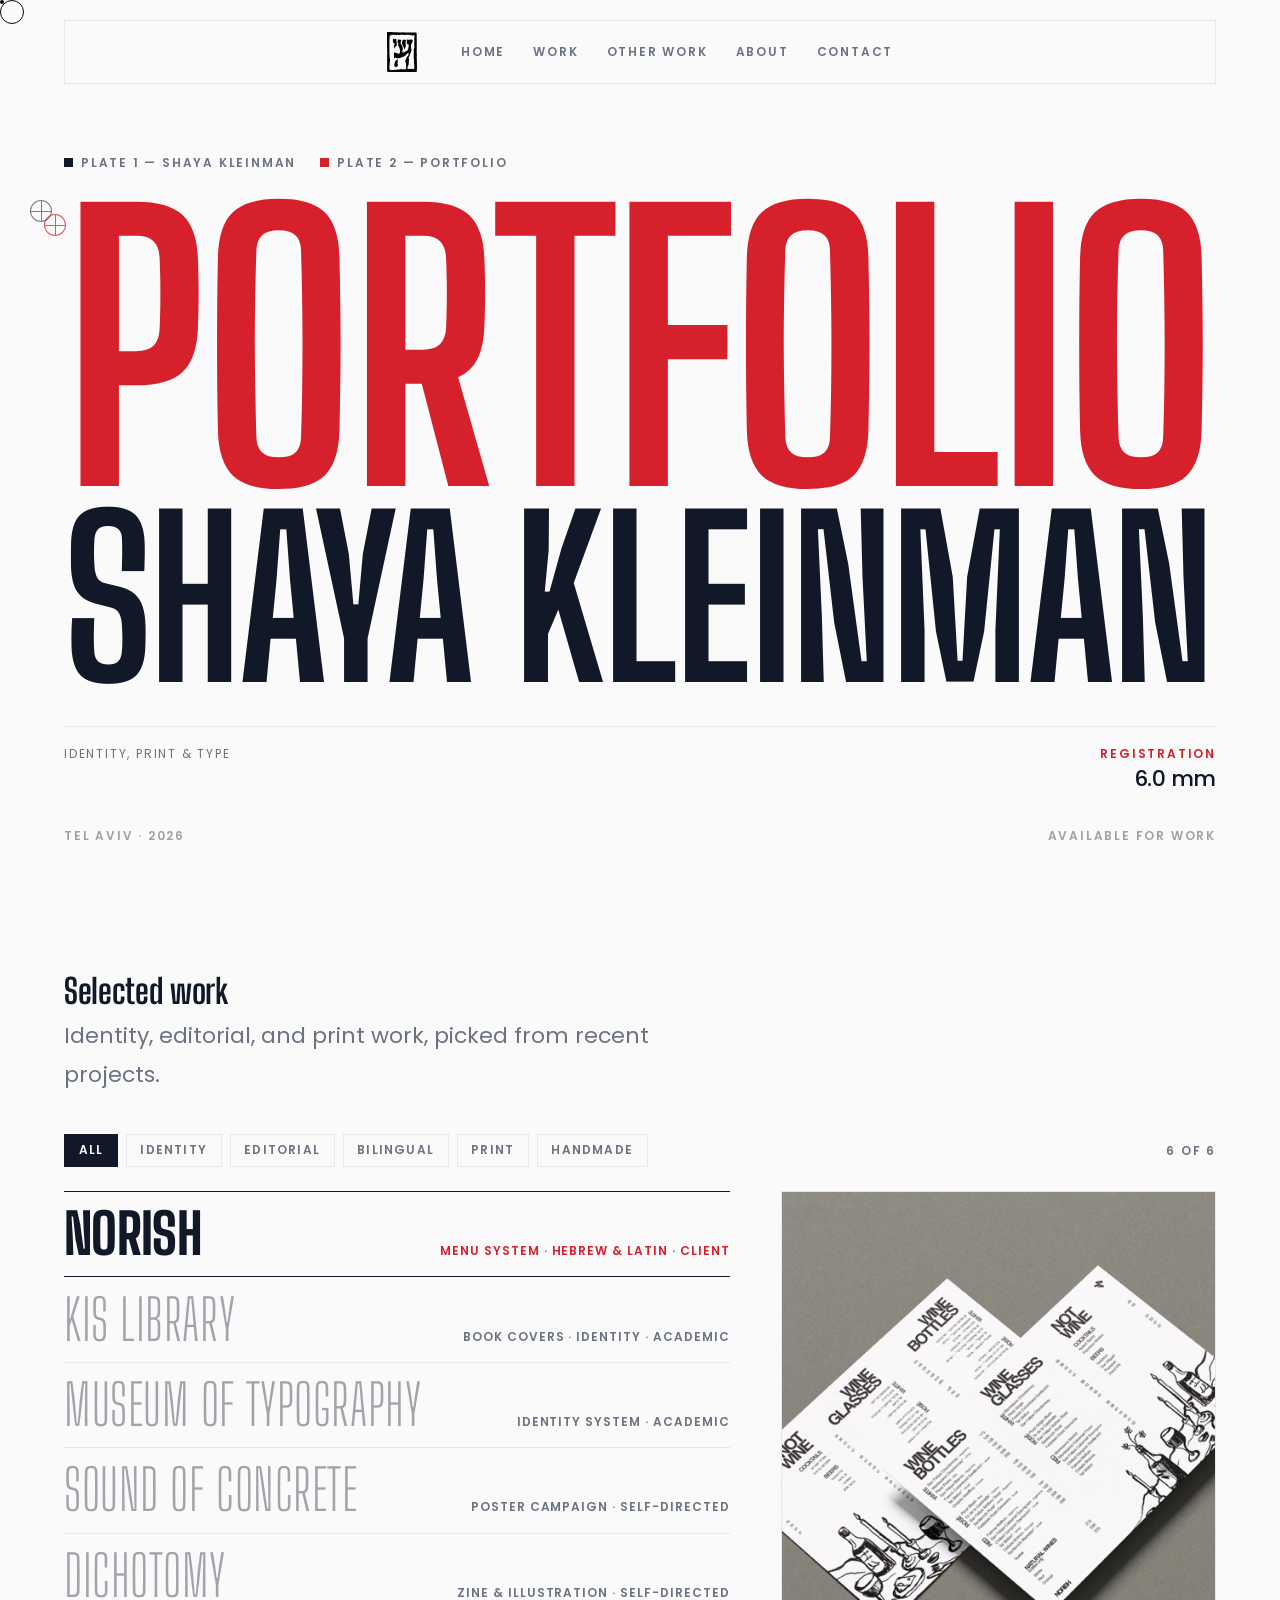
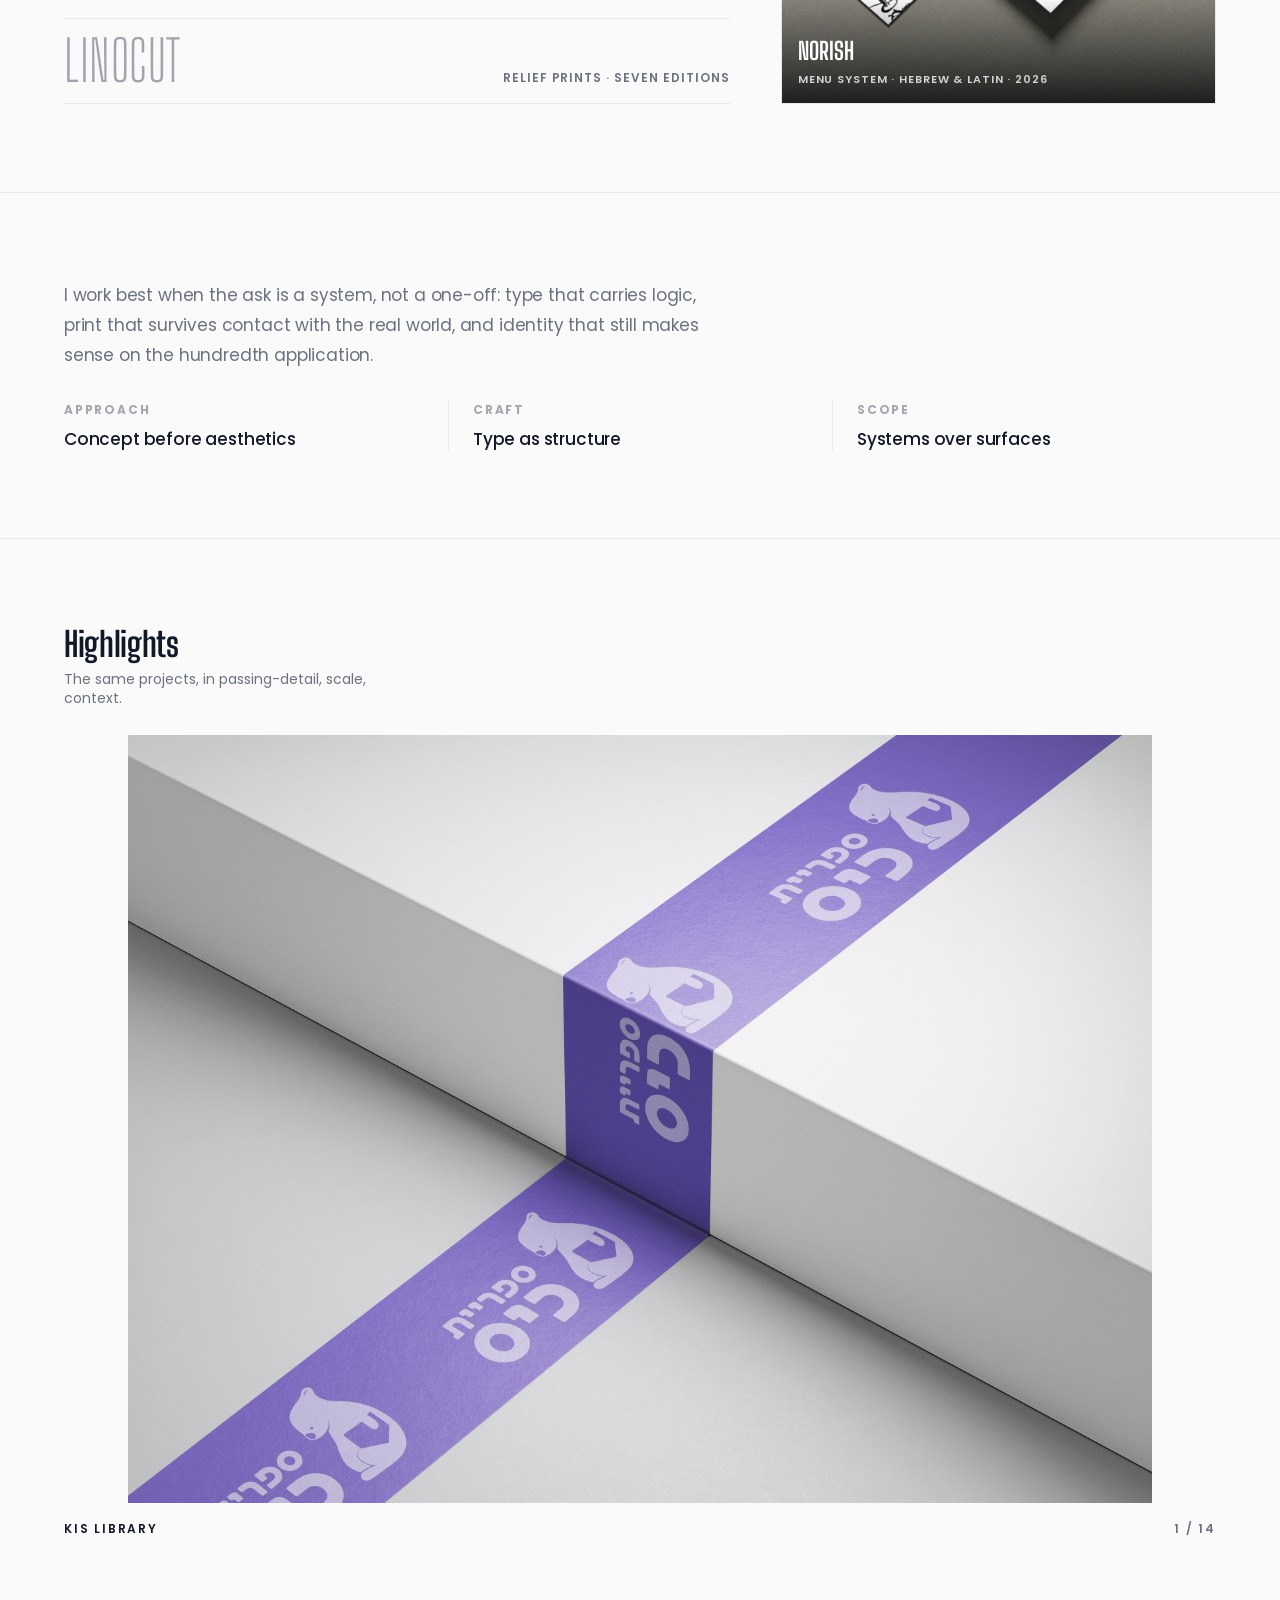
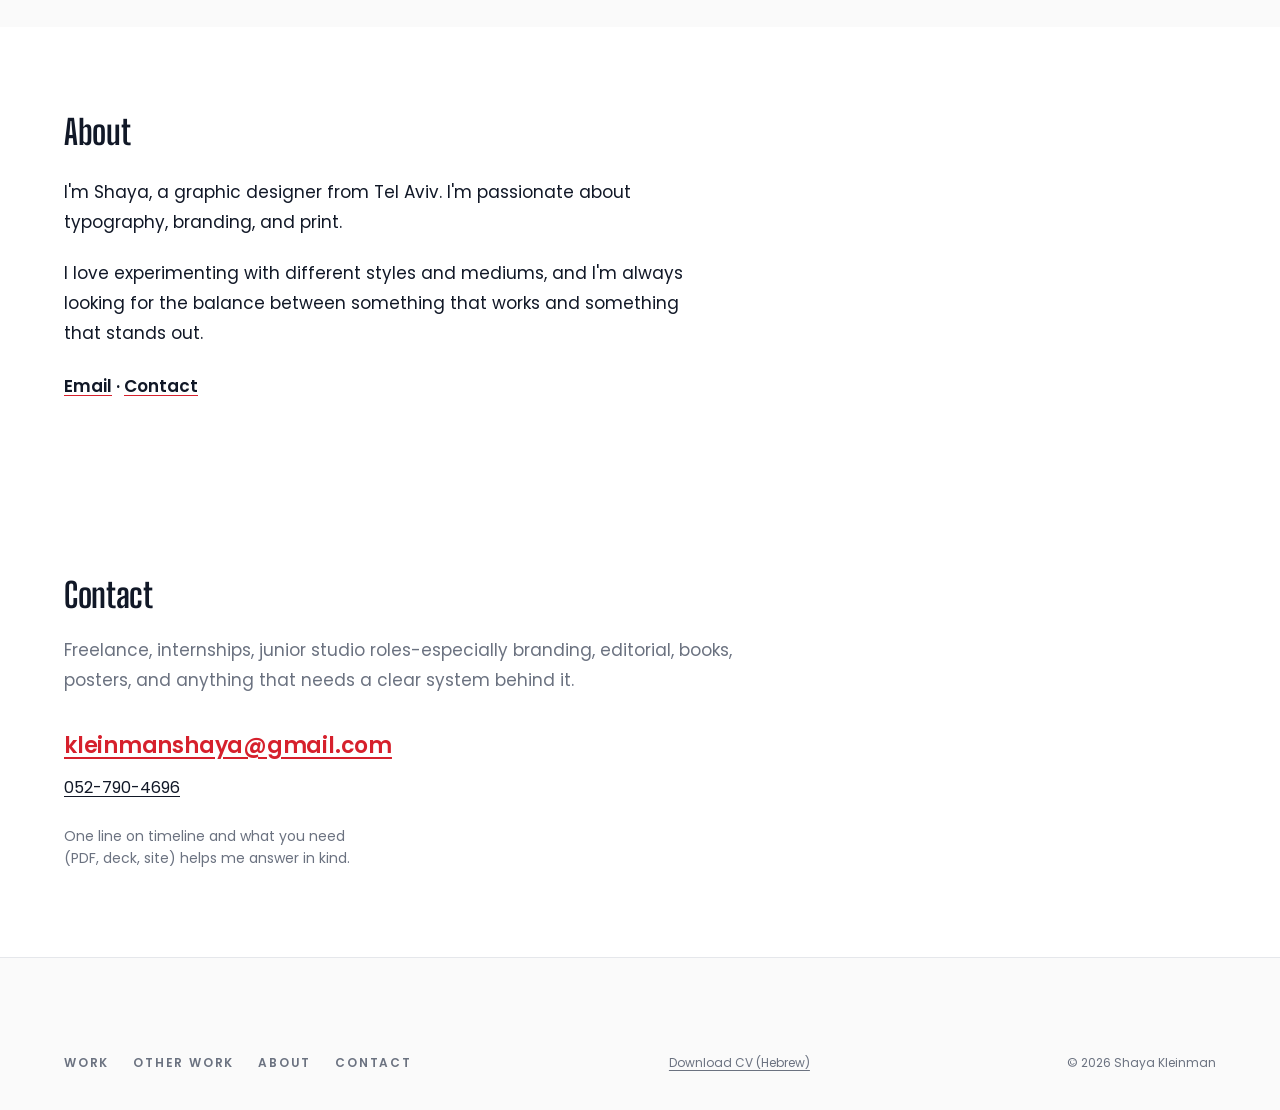
==== commit 4bd09c9c: "Temporarily hide OFF/NA from the site Comment out its row, plate image and spec on the homepage, and" ====
--- a/index.html
+++ b/index.html
@@ -88,7 +88,7 @@
             <button class="facet" type="button" data-f="bilingual" aria-pressed="false">Bilingual</button>
             <button class="facet" type="button" data-f="print" aria-pressed="false">Print</button>
             <button class="facet" type="button" data-f="handmade" aria-pressed="false">Handmade</button>
-            <span class="facet-count" id="facetCount" aria-live="polite">7 of 7</span>
+            <span class="facet-count" id="facetCount" aria-live="polite">6 of 6</span>
           </div>
 
           <!-- Living index: titles sit light until touched, then run up the
@@ -96,6 +96,9 @@
                active project; on phones each row carries its own image. -->
           <div class="idx">
             <ol class="idx-list" id="idxList">
+              <!-- OFF/NA hidden temporarily (page not ready). Restore this row,
+                   its plate image below, its SPECS entry in script.js and
+                   the data-i numbering to bring it back.
               <li class="idx-item" data-tags="identity editorial print">
                 <a class="idx-row is-on" href="offna.html" data-i="0">
                   <img class="idx-rowfig" src="images/thumbs/offna-card-thumb.jpg" alt="" width="800" height="640" loading="lazy" decoding="async">
@@ -103,43 +106,44 @@
                   <span class="idx-meta">Fashion platform &middot; Print, posters &amp; web &middot; Client</span>
                 </a>
               </li>
+              -->
               <li class="idx-item" data-tags="editorial bilingual print">
-                <a class="idx-row" href="norish.html" data-i="1">
+                <a class="idx-row is-on" href="norish.html" data-i="0">
                   <img class="idx-rowfig" src="images/thumbs/both%20drinks%20overlap-thumb.jpg" alt="" width="800" height="600" loading="lazy" decoding="async">
                   <span class="idx-title">Norish</span>
                   <span class="idx-meta">Menu system &middot; Hebrew &amp; Latin &middot; Client</span>
                 </a>
               </li>
               <li class="idx-item" data-tags="identity editorial print">
-                <a class="idx-row" href="kis-library.html" data-i="2">
+                <a class="idx-row" href="kis-library.html" data-i="1">
                   <img class="idx-rowfig" src="images/kis-library/kis-library-cover.png" alt="" width="1024" height="768" loading="lazy" decoding="async">
                   <span class="idx-title">Kis Library</span>
                   <span class="idx-meta">Book covers &middot; Identity &middot; Academic</span>
                 </a>
               </li>
               <li class="idx-item" data-tags="identity print">
-                <a class="idx-row" href="museum-of-typography.html" data-i="3">
+                <a class="idx-row" href="museum-of-typography.html" data-i="2">
                   <img class="idx-rowfig" src="images/thumbs/mot-sign-mockup-thumb.jpg" alt="" width="800" height="600" loading="lazy" decoding="async">
                   <span class="idx-title">Museum of Typography</span>
                   <span class="idx-meta">Identity system &middot; Academic</span>
                 </a>
               </li>
               <li class="idx-item" data-tags="print">
-                <a class="idx-row" href="sound-of-concrete.html" data-i="4">
+                <a class="idx-row" href="sound-of-concrete.html" data-i="3">
                   <img class="idx-rowfig" src="images/thumbs/%D7%A4%D7%95%D7%A1%D7%98%D7%A8%20%D7%91%D7%95%D7%93%D7%93-thumb.jpg" alt="" width="800" height="533" loading="lazy" decoding="async">
                   <span class="idx-title">Sound of Concrete</span>
                   <span class="idx-meta">Poster campaign &middot; Self-directed</span>
                 </a>
               </li>
               <li class="idx-item" data-tags="editorial print handmade">
-                <a class="idx-row" href="dichotomy.html" data-i="5">
+                <a class="idx-row" href="dichotomy.html" data-i="4">
                   <img class="idx-rowfig" src="images/dichotomy/mockup-cover.jpg" alt="" width="1105" height="1332" loading="lazy" decoding="async">
                   <span class="idx-title">Dichotomy</span>
                   <span class="idx-meta">Zine &amp; illustration &middot; Self-directed</span>
                 </a>
               </li>
               <li class="idx-item" data-tags="print handmade">
-                <a class="idx-row" href="other-work.html" data-i="6">
+                <a class="idx-row" href="other-work.html" data-i="5">
                   <img class="idx-rowfig" src="images/lino-prints/mirror.jpg" alt="" width="1146" height="1617" loading="lazy" decoding="async">
                   <span class="idx-title">Linocut</span>
                   <span class="idx-meta">Relief prints &middot; Seven editions</span>
@@ -148,14 +152,14 @@
             </ol>
 
             <div class="idx-plate" id="idxPlate" aria-hidden="true">
-              <img class="is-on" src="images/thumbs/offna-card-thumb.jpg" alt="" width="800" height="640" decoding="async">
-              <img src="images/thumbs/both%20drinks%20overlap-thumb.jpg" alt="" width="800" height="600" loading="lazy" decoding="async">
+              <!-- OFF/NA (hidden): <img class="is-on" src="images/thumbs/offna-card-thumb.jpg" alt="" width="800" height="640" decoding="async"> -->
+              <img class="is-on" src="images/thumbs/both%20drinks%20overlap-thumb.jpg" alt="" width="800" height="600" decoding="async">
               <img src="images/kis-library/kis-library-cover.png" alt="" width="1024" height="768" loading="lazy" decoding="async">
               <img src="images/thumbs/mot-sign-mockup-thumb.jpg" alt="" width="800" height="600" loading="lazy" decoding="async">
               <img src="images/thumbs/%D7%A4%D7%95%D7%A1%D7%98%D7%A8%20%D7%91%D7%95%D7%93%D7%93-thumb.jpg" alt="" width="800" height="533" loading="lazy" decoding="async">
               <img src="images/dichotomy/mockup-cover.jpg" alt="" width="1105" height="1332" loading="lazy" decoding="async">
               <img src="images/lino-prints/mirror.jpg" alt="" width="1146" height="1617" loading="lazy" decoding="async">
-              <div class="idx-spec" id="idxSpec"><b>OFF/NA</b><i>Fashion platform &middot; Print, posters, web &middot; 2026</i></div>
+              <div class="idx-spec" id="idxSpec"><b>Norish</b><i>Menu system &middot; Hebrew &amp; Latin &middot; 2026</i></div>
             </div>
           </div>
         </div>
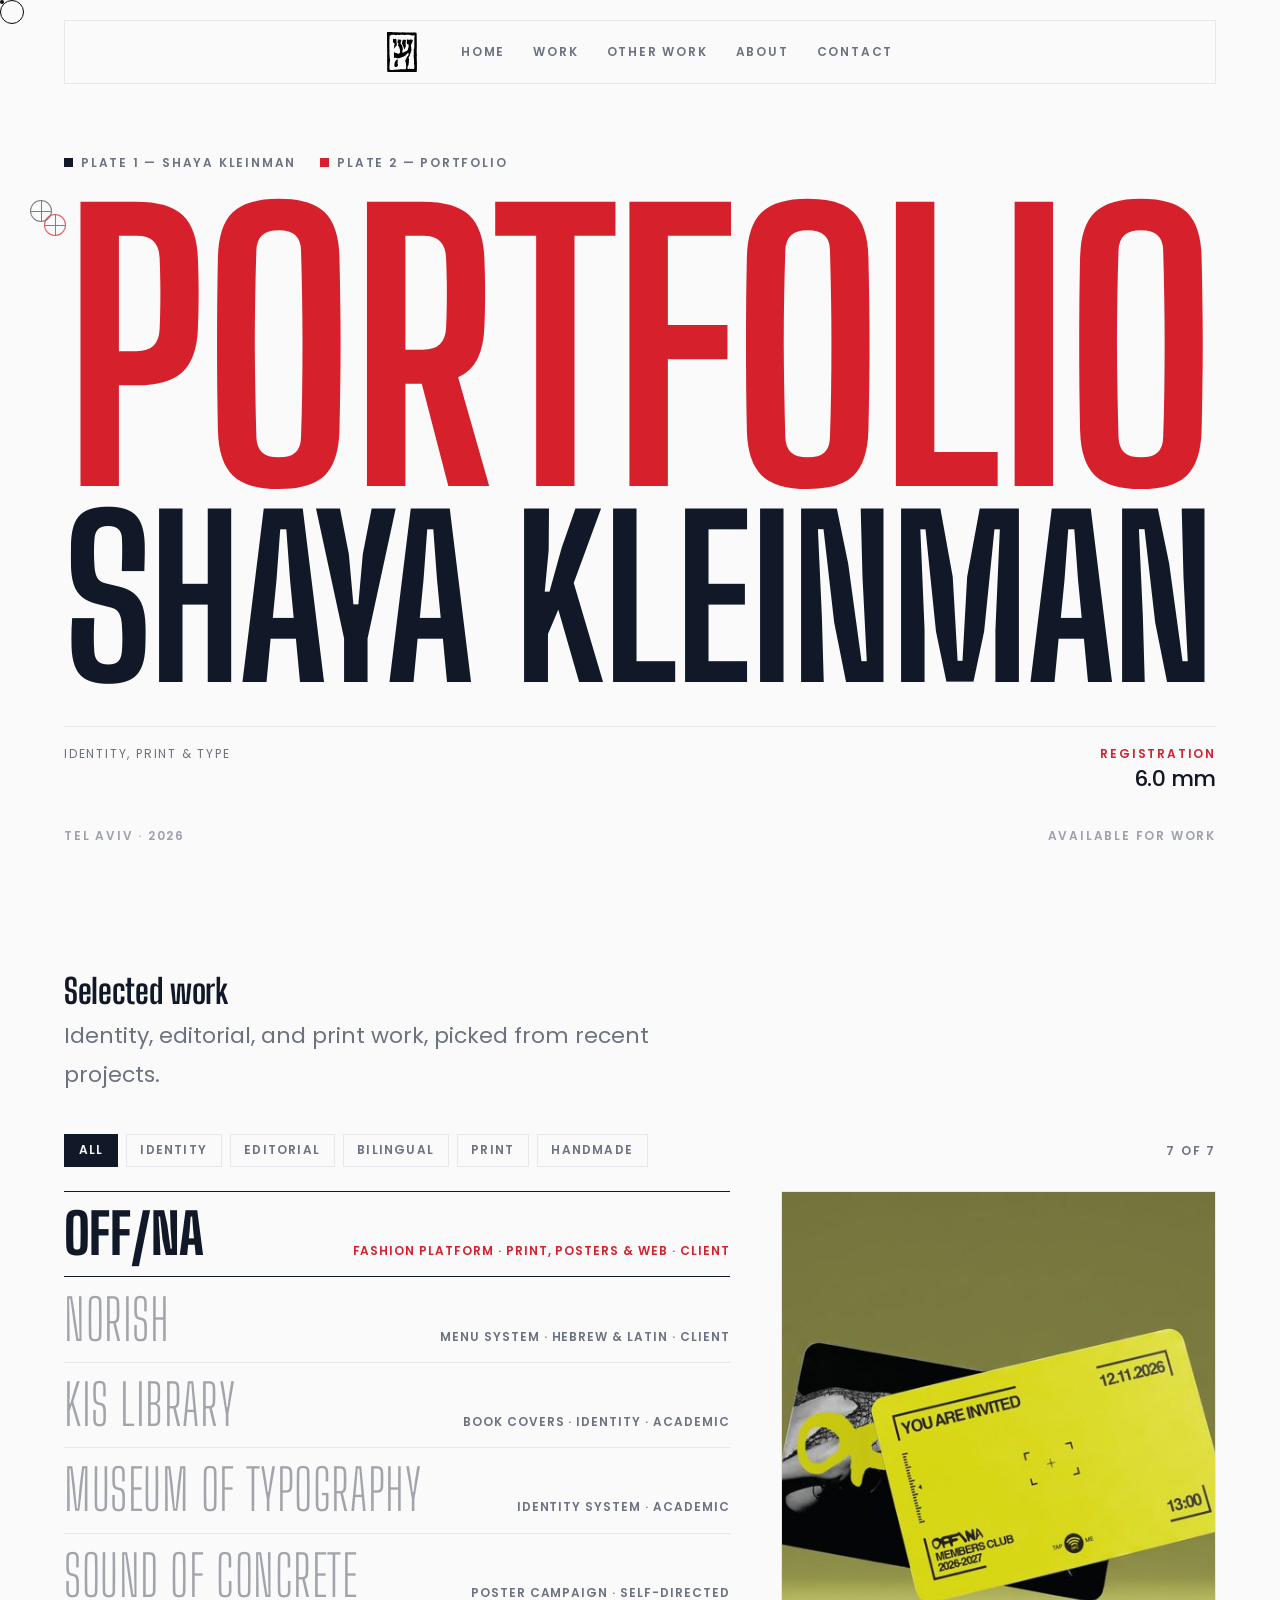
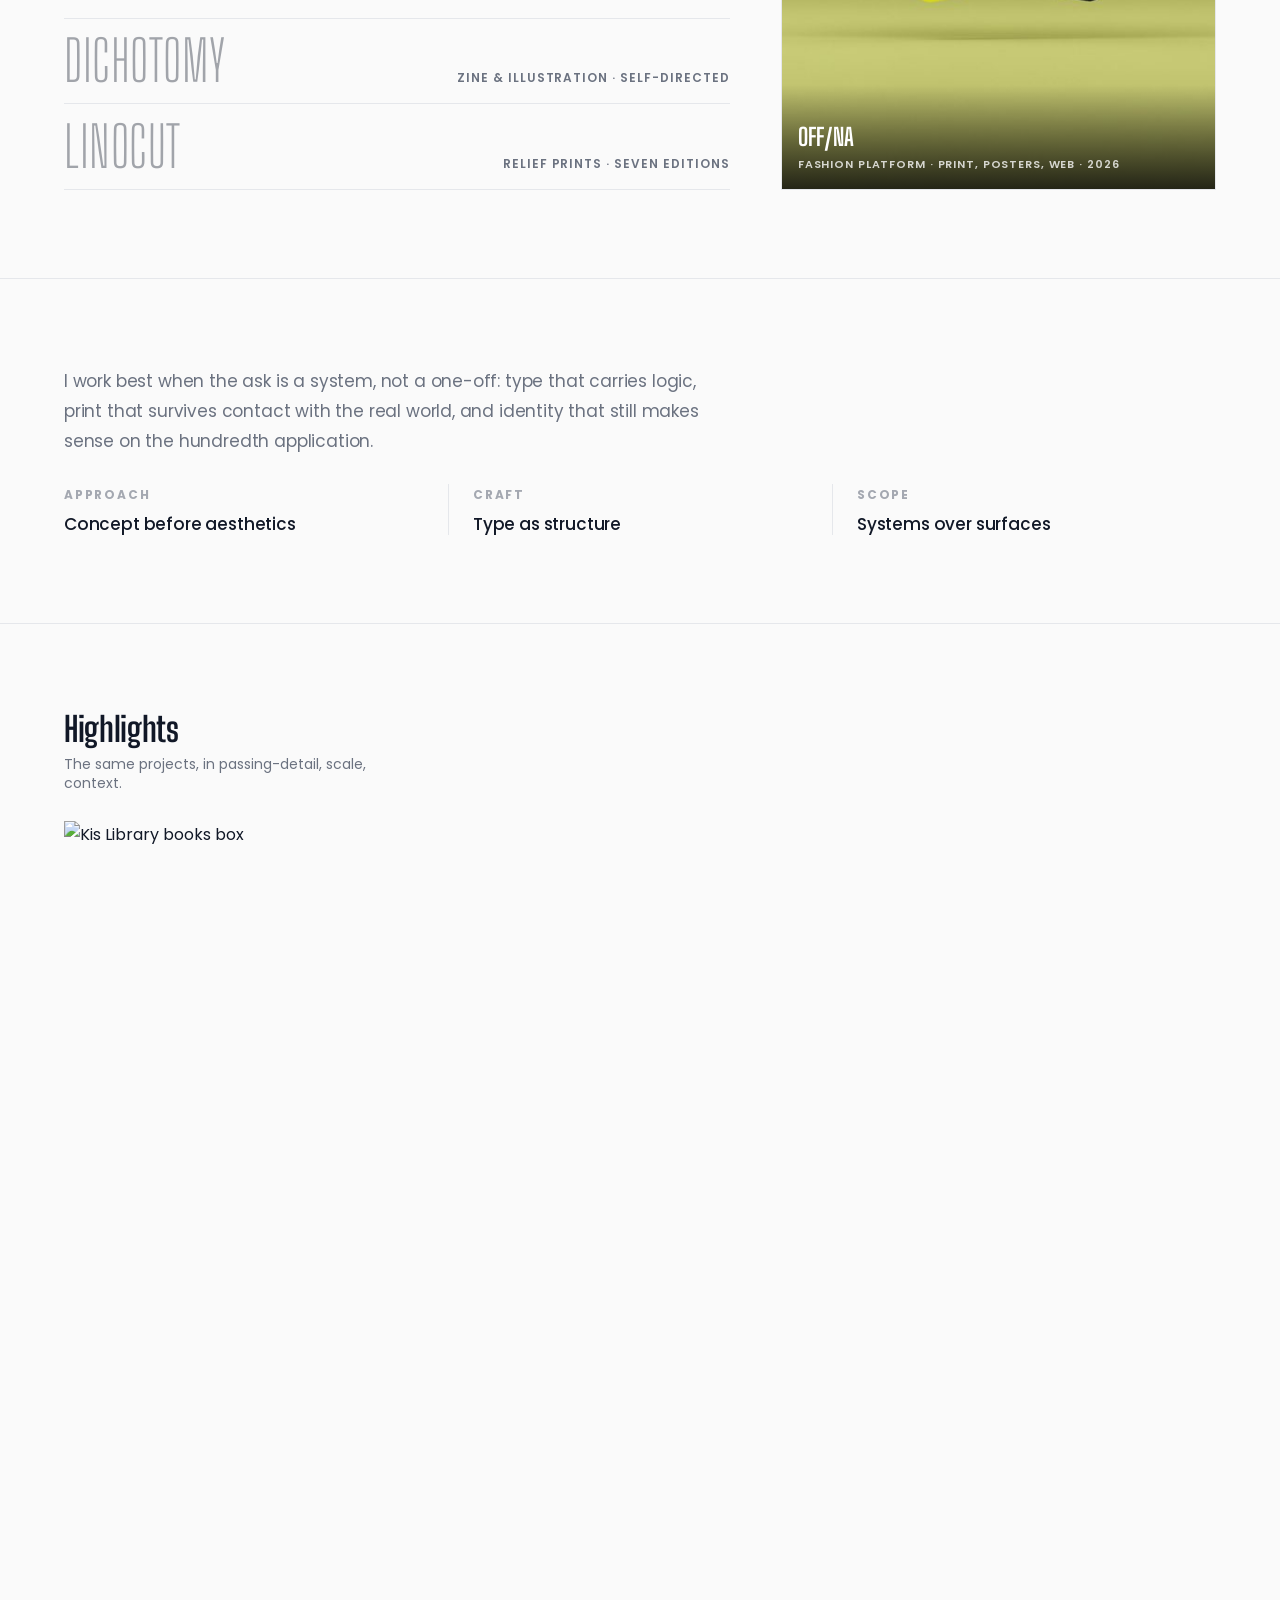
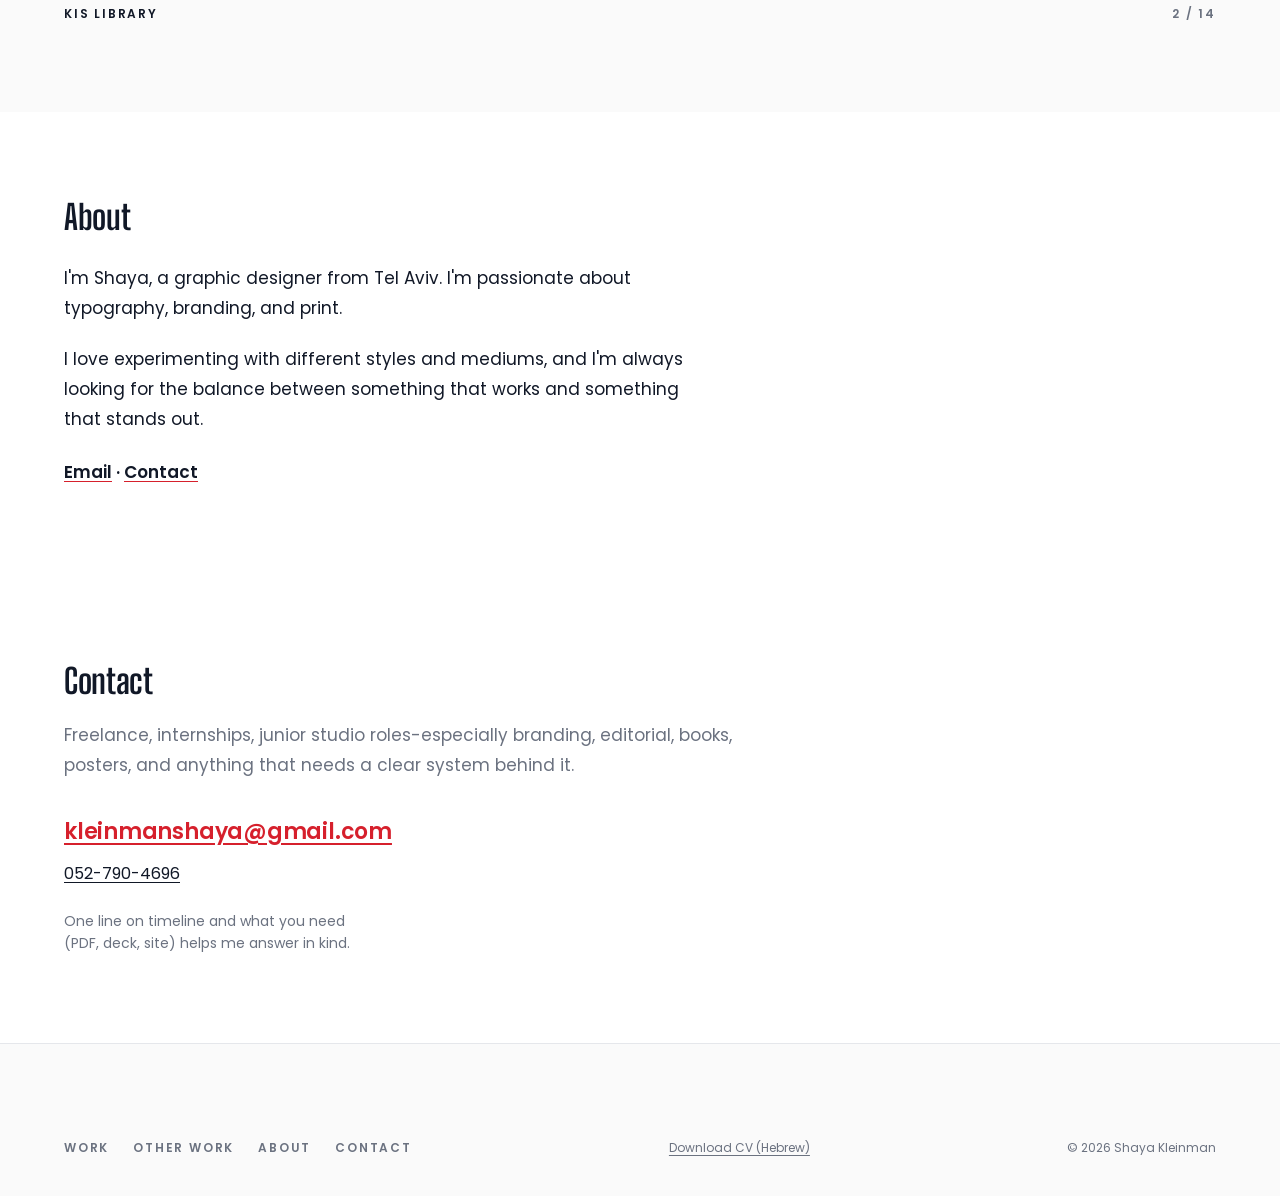
==== commit 25772cce: "Revert "Temporarily hide OFF/NA from the site" This reverts commit 4bd09c9cb513f0451bde262477466a215" ====
--- a/index.html
+++ b/index.html
@@ -88,7 +88,7 @@
             <button class="facet" type="button" data-f="bilingual" aria-pressed="false">Bilingual</button>
             <button class="facet" type="button" data-f="print" aria-pressed="false">Print</button>
             <button class="facet" type="button" data-f="handmade" aria-pressed="false">Handmade</button>
-            <span class="facet-count" id="facetCount" aria-live="polite">6 of 6</span>
+            <span class="facet-count" id="facetCount" aria-live="polite">7 of 7</span>
           </div>
 
           <!-- Living index: titles sit light until touched, then run up the
@@ -96,9 +96,6 @@
                active project; on phones each row carries its own image. -->
           <div class="idx">
             <ol class="idx-list" id="idxList">
-              <!-- OFF/NA hidden temporarily (page not ready). Restore this row,
-                   its plate image below, its SPECS entry in script.js and
-                   the data-i numbering to bring it back.
               <li class="idx-item" data-tags="identity editorial print">
                 <a class="idx-row is-on" href="offna.html" data-i="0">
                   <img class="idx-rowfig" src="images/thumbs/offna-card-thumb.jpg" alt="" width="800" height="640" loading="lazy" decoding="async">
@@ -106,44 +103,43 @@
                   <span class="idx-meta">Fashion platform &middot; Print, posters &amp; web &middot; Client</span>
                 </a>
               </li>
-              -->
               <li class="idx-item" data-tags="editorial bilingual print">
-                <a class="idx-row is-on" href="norish.html" data-i="0">
+                <a class="idx-row" href="norish.html" data-i="1">
                   <img class="idx-rowfig" src="images/thumbs/both%20drinks%20overlap-thumb.jpg" alt="" width="800" height="600" loading="lazy" decoding="async">
                   <span class="idx-title">Norish</span>
                   <span class="idx-meta">Menu system &middot; Hebrew &amp; Latin &middot; Client</span>
                 </a>
               </li>
               <li class="idx-item" data-tags="identity editorial print">
-                <a class="idx-row" href="kis-library.html" data-i="1">
+                <a class="idx-row" href="kis-library.html" data-i="2">
                   <img class="idx-rowfig" src="images/kis-library/kis-library-cover.png" alt="" width="1024" height="768" loading="lazy" decoding="async">
                   <span class="idx-title">Kis Library</span>
                   <span class="idx-meta">Book covers &middot; Identity &middot; Academic</span>
                 </a>
               </li>
               <li class="idx-item" data-tags="identity print">
-                <a class="idx-row" href="museum-of-typography.html" data-i="2">
+                <a class="idx-row" href="museum-of-typography.html" data-i="3">
                   <img class="idx-rowfig" src="images/thumbs/mot-sign-mockup-thumb.jpg" alt="" width="800" height="600" loading="lazy" decoding="async">
                   <span class="idx-title">Museum of Typography</span>
                   <span class="idx-meta">Identity system &middot; Academic</span>
                 </a>
               </li>
               <li class="idx-item" data-tags="print">
-                <a class="idx-row" href="sound-of-concrete.html" data-i="3">
+                <a class="idx-row" href="sound-of-concrete.html" data-i="4">
                   <img class="idx-rowfig" src="images/thumbs/%D7%A4%D7%95%D7%A1%D7%98%D7%A8%20%D7%91%D7%95%D7%93%D7%93-thumb.jpg" alt="" width="800" height="533" loading="lazy" decoding="async">
                   <span class="idx-title">Sound of Concrete</span>
                   <span class="idx-meta">Poster campaign &middot; Self-directed</span>
                 </a>
               </li>
               <li class="idx-item" data-tags="editorial print handmade">
-                <a class="idx-row" href="dichotomy.html" data-i="4">
+                <a class="idx-row" href="dichotomy.html" data-i="5">
                   <img class="idx-rowfig" src="images/dichotomy/mockup-cover.jpg" alt="" width="1105" height="1332" loading="lazy" decoding="async">
                   <span class="idx-title">Dichotomy</span>
                   <span class="idx-meta">Zine &amp; illustration &middot; Self-directed</span>
                 </a>
               </li>
               <li class="idx-item" data-tags="print handmade">
-                <a class="idx-row" href="other-work.html" data-i="5">
+                <a class="idx-row" href="other-work.html" data-i="6">
                   <img class="idx-rowfig" src="images/lino-prints/mirror.jpg" alt="" width="1146" height="1617" loading="lazy" decoding="async">
                   <span class="idx-title">Linocut</span>
                   <span class="idx-meta">Relief prints &middot; Seven editions</span>
@@ -152,14 +148,14 @@
             </ol>
 
             <div class="idx-plate" id="idxPlate" aria-hidden="true">
-              <!-- OFF/NA (hidden): <img class="is-on" src="images/thumbs/offna-card-thumb.jpg" alt="" width="800" height="640" decoding="async"> -->
-              <img class="is-on" src="images/thumbs/both%20drinks%20overlap-thumb.jpg" alt="" width="800" height="600" decoding="async">
+              <img class="is-on" src="images/thumbs/offna-card-thumb.jpg" alt="" width="800" height="640" decoding="async">
+              <img src="images/thumbs/both%20drinks%20overlap-thumb.jpg" alt="" width="800" height="600" loading="lazy" decoding="async">
               <img src="images/kis-library/kis-library-cover.png" alt="" width="1024" height="768" loading="lazy" decoding="async">
               <img src="images/thumbs/mot-sign-mockup-thumb.jpg" alt="" width="800" height="600" loading="lazy" decoding="async">
               <img src="images/thumbs/%D7%A4%D7%95%D7%A1%D7%98%D7%A8%20%D7%91%D7%95%D7%93%D7%93-thumb.jpg" alt="" width="800" height="533" loading="lazy" decoding="async">
               <img src="images/dichotomy/mockup-cover.jpg" alt="" width="1105" height="1332" loading="lazy" decoding="async">
               <img src="images/lino-prints/mirror.jpg" alt="" width="1146" height="1617" loading="lazy" decoding="async">
-              <div class="idx-spec" id="idxSpec"><b>Norish</b><i>Menu system &middot; Hebrew &amp; Latin &middot; 2026</i></div>
+              <div class="idx-spec" id="idxSpec"><b>OFF/NA</b><i>Fashion platform &middot; Print, posters, web &middot; 2026</i></div>
             </div>
           </div>
         </div>
--- a/assets/css/style.css
+++ b/assets/css/style.css
@@ -910,7 +910,7 @@
   width: 100%;
   height: 100%;
   display: block;
-  object-fit: contain;
+  object-fit: cover; /* fill the frame edge to edge, like the full-bleed slides */
   object-position: center center;
 }
 
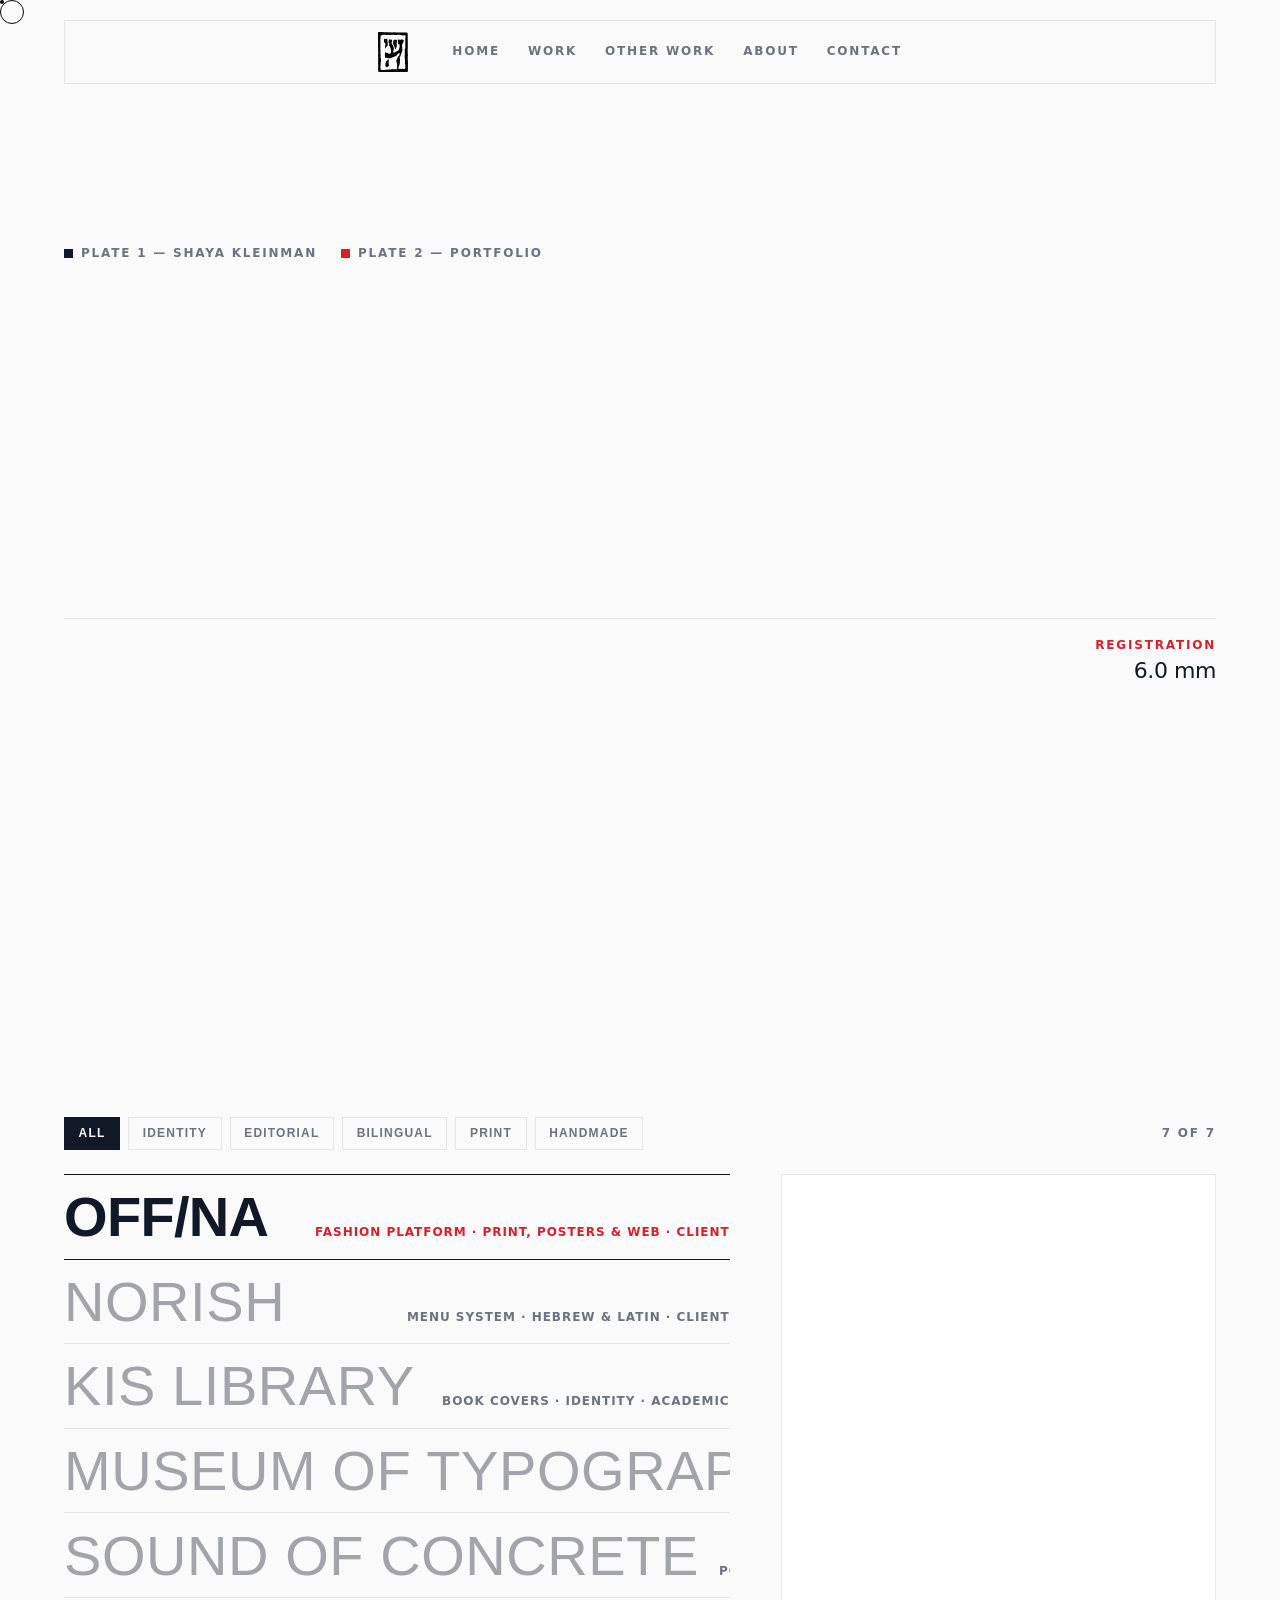
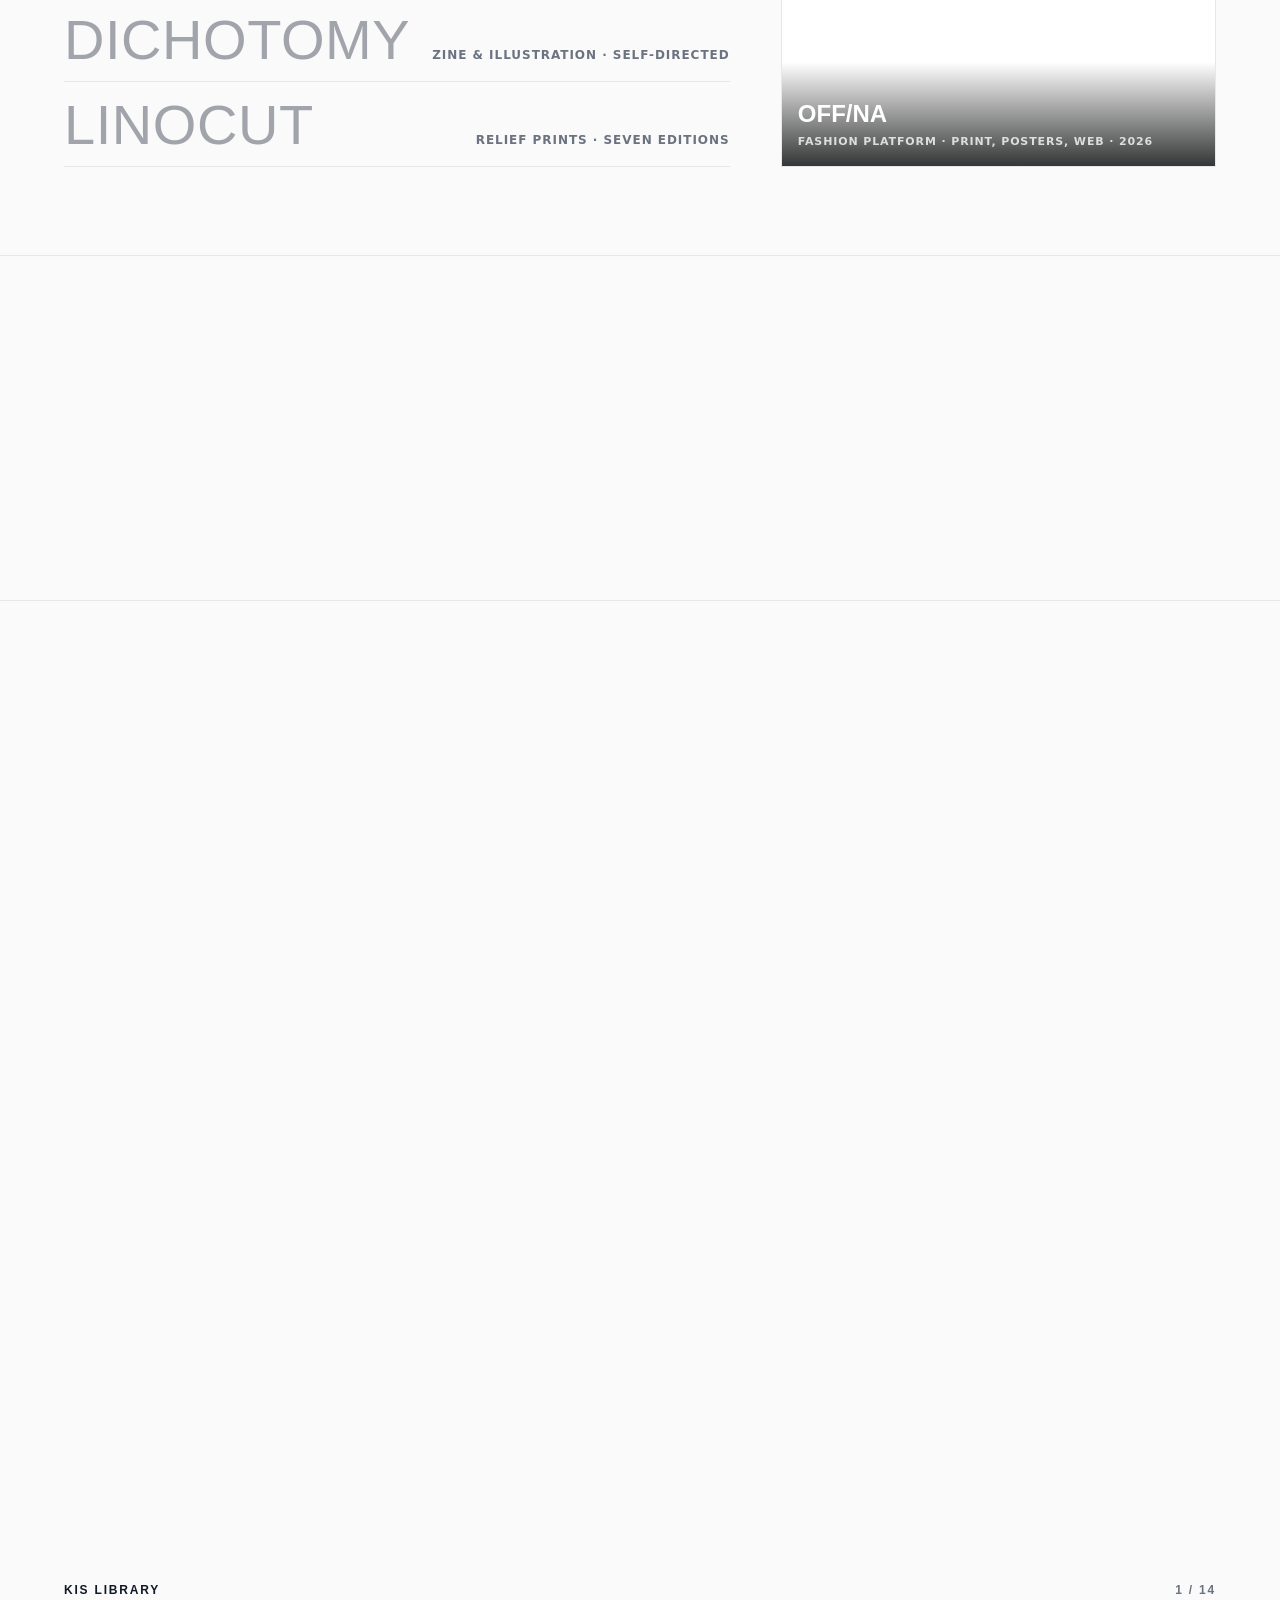
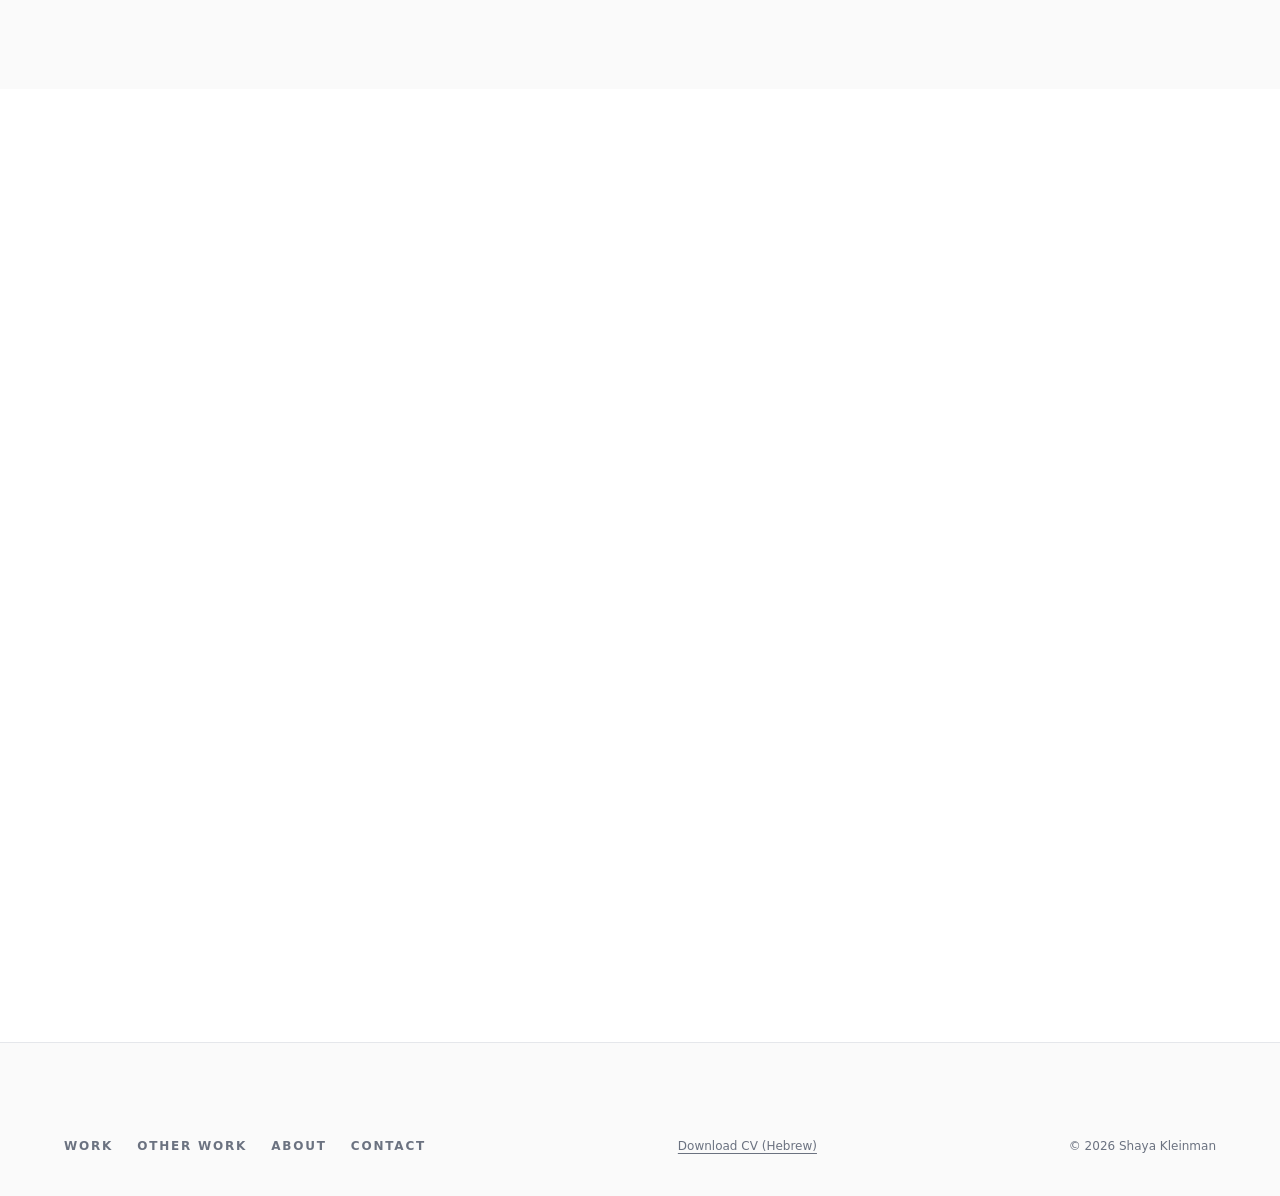
==== commit 3261d5de: "Mobile home page: plates in register, a rail of work, a thumb dock Phones only. mobile.css loads wit" ====
--- a/index.html
+++ b/index.html
@@ -27,10 +27,11 @@
     <link rel="preconnect" href="https://fonts.googleapis.com" />
     <link rel="preconnect" href="https://fonts.gstatic.com" crossorigin />
     <link
-      href="https://fonts.googleapis.com/css2?family=Big+Shoulders+Display:wght@200..800&family=Poppins:wght@400;500;600;700&display=swap"
+      href="https://fonts.googleapis.com/css2?family=Big+Shoulders+Display:wght@200..800&family=Poppins:wght@400;500;600;700&family=JetBrains+Mono:wght@400;500&display=swap"
       rel="stylesheet"
     />
-    <link rel="stylesheet" href="assets/css/style.css?v=20261019e" />
+    <link rel="stylesheet" href="assets/css/style.css?v=20261103a" />
+    <link rel="stylesheet" href="assets/css/mobile.css?v=20261103a" media="(max-width: 640px)" />
   </head>
   <body>
     <a class="skip-link" href="#main">Skip to content</a>
@@ -337,6 +338,7 @@
 
     <div class="cursor-dot" id="cursorDot"></div>
     <div class="cursor-ring" id="cursorRing"></div>
-    <script src="assets/js/script.js?v=20261019e"></script>
+    <script src="assets/js/script.js?v=20261103a"></script>
+    <script src="assets/js/mobile.js?v=20261103a"></script>
   </body>
 </html>
--- a/assets/css/style.css
+++ b/assets/css/style.css
@@ -3096,6 +3096,112 @@
     gap: 2.25rem;
   }
 }
+
+/* ---- Phones: breathing room ----------------------------------------
+   At 375px the 5% gutter is ~19px and every stack was set for desktop
+   proportions, so the page read as cramped. Phones only - nothing here
+   reaches the desktop layout. */
+@media (max-width: 640px) {
+  :root {
+    --gutter: 1.5rem;
+    --nav-box-w: calc(100% - 2 * var(--gutter));
+    --section-y: 4rem;
+  }
+
+  .container,
+  .project-intro,
+  .project-media,
+  .project-shell {
+    width: calc(100% - 2 * var(--gutter));
+  }
+
+  /* headings sat 7px above their intros */
+  .work-heading,
+  .highlights-heading {
+    margin-bottom: 0.85rem;
+  }
+
+  .work-intro {
+    margin-bottom: 2.25rem;
+  }
+
+  .facets {
+    margin-bottom: 0.75rem;
+  }
+
+  /* project list: more air between cards, and the meta line off the title */
+  .idx-row {
+    gap: 0.5rem;
+    padding-bottom: 2.5rem;
+    margin-bottom: 2.5rem;
+  }
+
+  .idx-rowfig {
+    margin-bottom: 1rem;
+  }
+
+  .principles-kicker {
+    margin-bottom: 2rem;
+  }
+
+  .principle {
+    padding: 1.5rem 0;
+  }
+
+  .highlights-intro {
+    margin-bottom: 1.75rem;
+  }
+
+  .highlights-meta {
+    margin-top: 1.25rem;
+  }
+
+  .about-text p + p,
+  .contact-details {
+    margin-top: 1.5rem;
+  }
+
+  /* footer: links in two even columns, CV and copyright stacked under them */
+  .site-footer {
+    padding-top: var(--section-y);
+    padding-bottom: 2.5rem;
+  }
+
+  .footer-content {
+    flex-direction: column;
+    align-items: flex-start;
+    gap: 1.5rem;
+  }
+
+  .footer-nav {
+    display: grid;
+    grid-template-columns: 1fr 1fr;
+    gap: 0.5rem 1.5rem;
+    width: 100%;
+  }
+
+  /* case studies */
+  .project-intro {
+    padding-top: 2.75rem;
+    padding-bottom: 3rem;
+  }
+
+  .project-intro p + p {
+    margin-top: 1.5rem;
+  }
+
+  .project-meta {
+    margin-bottom: 2.5rem;
+  }
+
+  .project-media {
+    gap: 2.5rem;
+  }
+
+  .media-row {
+    gap: 2.5rem;
+  }
+}
 /* ============================================================
    Reduced motion - one blanket rule so nothing animates for
    anyone who has asked it not to. The site had 52 declared
--- a/assets/css/mobile.css
+++ b/assets/css/mobile.css
@@ -0,0 +1,631 @@
+/* ============================================================
+   Phones only. index.html loads this file with
+   media="(max-width: 640px)", so nothing here reaches the desktop
+   layout. mobile.js adds the pieces that need markup (ruler, dock).
+
+   The idea: scroll is the press. The hero pins while its plates
+   come into register, the work sits on a rail of tall plates, and
+   red stays a registration colour - marks, the needle, one dot.
+   ============================================================ */
+
+:root {
+  --mono: "JetBrains Mono", ui-monospace, "SF Mono", Menlo, monospace;
+  --m-ease: cubic-bezier(0.16, 1, 0.3, 1);
+  --m-faint: #d1d5db;
+}
+
+/* One small-caps voice for every label on the page */
+.m-label,
+.m-hint,
+.hero-tagline,
+.hero-reg,
+.plate-key,
+.facet,
+.idx-meta,
+.principle-label,
+.footer-nav a,
+.footer-cv-link,
+.footer-copy {
+  font-family: var(--mono);
+  font-weight: 400;
+  letter-spacing: 0.06em;
+}
+
+/* ---- Header: just the mark. The dock does the navigating. ---- */
+.site-header {
+  position: relative;
+  pointer-events: auto;
+  padding: 0.75rem 0 0;
+}
+
+.nav {
+  justify-content: space-between;
+  min-height: 0;
+  padding-inline: 0;
+  background: none;
+  border: 0;
+  -webkit-backdrop-filter: none;
+  backdrop-filter: none;
+}
+
+.site-header.scrolled .nav {
+  box-shadow: none;
+}
+
+.logo-img {
+  height: 32px;
+}
+
+.menu-toggle,
+.site-nav {
+  display: none !important;
+}
+
+/* ---- Hero: pinned while the plates come into register ---- */
+.hero,
+.hero.section {
+  display: block;
+  height: 165svh;
+  min-height: 0;
+  padding: 0;
+  overflow: visible;
+}
+
+.hero-inner {
+  position: sticky;
+  top: 0;
+  height: 100svh;
+  display: flex;
+  flex-direction: column;
+  justify-content: center;
+}
+
+.hero-label {
+  display: none;
+}
+
+.plate-key {
+  font-size: 0.6875rem;
+}
+
+.hero-plates::before {
+  content: "";
+  position: absolute;
+  inset: -0.9rem -0.5rem;
+  pointer-events: none;
+  opacity: 0.75;
+  --c: var(--accent);
+  background:
+    linear-gradient(var(--c), var(--c)) top left / 12px 1px,
+    linear-gradient(var(--c), var(--c)) top left / 1px 12px,
+    linear-gradient(var(--c), var(--c)) top right / 12px 1px,
+    linear-gradient(var(--c), var(--c)) top right / 1px 12px,
+    linear-gradient(var(--c), var(--c)) bottom left / 12px 1px,
+    linear-gradient(var(--c), var(--c)) bottom left / 1px 12px,
+    linear-gradient(var(--c), var(--c)) bottom right / 12px 1px,
+    linear-gradient(var(--c), var(--c)) bottom right / 1px 12px;
+  background-repeat: no-repeat;
+}
+
+/* the red mark stamps in the moment the plates lock */
+.js .hero-plates.is-fitted .reg-mark--r {
+  display: block;
+  left: auto;
+  right: -0.25rem;
+  top: -2.6rem;
+  width: 16px;
+  height: 16px;
+  opacity: 1;
+  scale: 0;
+  rotate: -90deg;
+  transition: scale 500ms var(--m-ease), rotate 500ms var(--m-ease);
+}
+
+.js .hero-plates.is-registered .reg-mark--r {
+  scale: 1;
+  rotate: 0deg;
+}
+
+.hero-foot {
+  margin-top: 2.25rem;
+  align-items: flex-end;
+}
+
+.hero-tagline {
+  font-size: 0.6875rem;
+}
+
+.hero-reg {
+  color: var(--muted);
+  font-size: 0.6875rem;
+  transition: color 300ms;
+}
+
+.hero-plates.is-registered ~ .hero-foot .hero-reg {
+  color: var(--accent);
+}
+
+.hero-reg b {
+  font-family: var(--mono);
+  font-size: 1.05rem;
+  font-weight: 400;
+  letter-spacing: 0;
+}
+
+.m-hint {
+  display: flex;
+  align-items: center;
+  gap: 0.6rem;
+  margin-top: 1.75rem;
+  font-size: 0.6875rem;
+  text-transform: uppercase;
+  color: var(--muted);
+  transition: opacity 300ms;
+}
+
+.m-hint i {
+  position: relative;
+  width: 1px;
+  height: 28px;
+  overflow: hidden;
+  background: var(--border);
+}
+
+.m-hint i::after {
+  content: "";
+  position: absolute;
+  left: 0;
+  right: 0;
+  height: 40%;
+  background: var(--text);
+  animation: m-drip 1.6s var(--m-ease) infinite;
+}
+
+@keyframes m-drip {
+  from { transform: translateY(-100%); }
+  to { transform: translateY(260%); }
+}
+
+/* ---- Section openers: a numbered label over an uppercase head ---- */
+.work-heading,
+.about-heading,
+.contact-heading,
+.highlights-heading {
+  font-size: 2.25rem;
+  font-weight: 800;
+  line-height: 0.95;
+  text-transform: uppercase;
+}
+
+.work-heading::before,
+.about-heading::before,
+.contact-heading::before,
+.principles-kicker::before {
+  display: block;
+  margin-bottom: 0.75rem;
+  font-family: var(--mono);
+  font-size: 0.6875rem;
+  font-weight: 400;
+  line-height: 1.6;
+  letter-spacing: 0.06em;
+  text-transform: uppercase;
+  color: var(--muted);
+}
+
+.work-heading::before { content: "01 \2014  Work"; }
+.principles-kicker::before { content: "02 \2014  How I work"; margin-bottom: 1.25rem; }
+.about-heading::before { content: "03 \2014  About"; }
+.contact-heading::before { content: "04 \2014  Contact"; }
+
+.work-section,
+.work-section.section {
+  padding-top: 1.5rem;
+}
+
+.work-intro {
+  max-width: 30ch;
+  margin-bottom: 1.5rem;
+}
+
+/* ---- Filters: one scrolling row of pills ---- */
+.facets {
+  flex-wrap: nowrap;
+  overflow-x: auto;
+  scrollbar-width: none;
+  margin: 0 calc(-1 * var(--gutter));
+  padding: 0 var(--gutter);
+  gap: 0.5rem;
+}
+
+.facets::-webkit-scrollbar {
+  display: none;
+}
+
+.facet {
+  flex: none;
+  min-height: 34px;
+  padding: 0 0.85rem;
+  border-radius: 999px;
+  font-size: 0.6875rem;
+}
+
+/* ---- Work: a rail of tall plates, the next one peeking in ---- */
+.idx {
+  display: block;
+}
+
+.idx-plate {
+  display: none;
+}
+
+.idx-list {
+  display: flex;
+  gap: 0.75rem;
+  margin: 0 calc(-1 * var(--gutter));
+  padding-block: 1.25rem;
+  border-top: 0;
+  overflow-x: auto;
+  scroll-snap-type: x mandatory;
+  scroll-padding-inline: var(--gutter);
+  overscroll-behavior-x: contain;
+  scrollbar-width: none;
+  counter-reset: plate;
+}
+
+.idx-list::-webkit-scrollbar {
+  display: none;
+}
+
+.idx-list::before,
+.idx-list::after {
+  content: "";
+  flex: 0 0 calc(var(--gutter) - 0.75rem);
+}
+
+.idx-item {
+  display: block;
+  flex: 0 0 78%;
+  scroll-snap-align: start;
+  counter-increment: plate;
+  transform-origin: 50% 100%;
+  will-change: transform;
+  /* mobile.js sets scale and opacity every frame; easing them would lag the finger */
+  transition: none;
+}
+
+.idx-item.is-hidden {
+  display: none;
+}
+
+.idx-row,
+.idx-item:last-child .idx-row {
+  position: relative;
+  display: flex;
+  flex-direction: column;
+  justify-content: flex-end;
+  gap: 0.55rem;
+  aspect-ratio: 3 / 4.3;
+  margin: 0;
+  padding: 1.1rem;
+  overflow: hidden;
+  border: 0;
+  background: var(--border);
+  color: #ffffff;
+}
+
+.idx-rowfig,
+.idx-row .idx-rowfig {
+  position: absolute;
+  inset: 0 -12%;
+  width: 124%;
+  max-width: none;
+  height: 100%;
+  max-height: none;
+  margin: 0;
+  object-fit: cover;
+  will-change: transform;
+}
+
+.idx-row::after {
+  content: "";
+  position: absolute;
+  inset: 45% 0 0;
+  background: linear-gradient(transparent, rgba(10, 12, 18, 0.62));
+  pointer-events: none;
+}
+
+.idx-row::before {
+  content: counter(plate, decimal-leading-zero);
+  position: absolute;
+  z-index: 1;
+  top: 0.9rem;
+  left: 0.9rem;
+  font-family: var(--mono);
+  font-size: 0.6875rem;
+  letter-spacing: 0.06em;
+  mix-blend-mode: difference;
+}
+
+.idx-title,
+.idx-row.is-on .idx-title {
+  position: relative;
+  z-index: 1;
+  font-size: 2.35rem;
+  font-weight: 800;
+  line-height: 0.9;
+  letter-spacing: 0;
+  color: #ffffff;
+  white-space: normal;
+  text-wrap: balance;
+}
+
+.idx-title::after {
+  content: "";
+  display: block;
+  width: 22px;
+  height: 1px;
+  margin-top: 0.6rem;
+  background: currentColor;
+  transition: width 600ms var(--m-ease);
+}
+
+.idx-item.is-current .idx-title::after {
+  width: 44px;
+}
+
+.idx-meta,
+.idx-row.is-on .idx-meta {
+  position: relative;
+  z-index: 1;
+  margin: 0;
+  font-size: 0.6875rem;
+  line-height: 1.5;
+  color: rgba(255, 255, 255, 0.85);
+  text-align: left;
+  white-space: normal;
+}
+
+/* ruler under the rail: the needle marks where you are */
+.m-ruler {
+  display: grid;
+  gap: 0.6rem;
+}
+
+.m-ruler-track {
+  position: relative;
+  height: 14px;
+}
+
+.m-ruler canvas {
+  display: block;
+  width: 100%;
+  height: 100%;
+}
+
+.m-needle {
+  position: absolute;
+  top: -4px;
+  bottom: -4px;
+  left: 0;
+  width: 1px;
+  background: var(--accent);
+  will-change: transform;
+}
+
+.m-ruler-meta {
+  display: flex;
+  justify-content: space-between;
+  font-family: var(--mono);
+  font-size: 0.6875rem;
+  letter-spacing: 0.06em;
+  text-transform: uppercase;
+  color: var(--muted);
+}
+
+.m-ruler-meta b {
+  font-weight: 500;
+  color: var(--text);
+}
+
+/* tapping a plate: its image opens to the full screen, then the page turns */
+.m-flyer {
+  position: fixed;
+  z-index: 3000;
+  object-fit: cover;
+  pointer-events: none;
+}
+
+.m-veil {
+  position: fixed;
+  inset: 0;
+  z-index: 3001;
+  background: var(--bg);
+  opacity: 0;
+  pointer-events: none;
+}
+
+/* ---- How I work: the sentence fills with ink as you read ---- */
+.principles-kicker {
+  font-size: 1.45rem;
+  line-height: 1.45;
+  font-weight: 500;
+  letter-spacing: -0.015em;
+  color: var(--text);
+}
+
+.principles-kicker .m-w {
+  color: var(--m-faint);
+  transition: color 350ms;
+}
+
+.principles-kicker .m-w.on {
+  color: var(--text);
+}
+
+.principles-list {
+  margin-top: 1rem;
+}
+
+.principle,
+.principle:first-child {
+  padding: 1.1rem 0;
+  border-top: 1px solid var(--border);
+}
+
+.principle:last-child {
+  border-bottom: 1px solid var(--border);
+}
+
+.principle-label {
+  opacity: 1;
+  font-size: 0.6875rem;
+  font-weight: 400;
+}
+
+/* Highlights repeat the case studies; on a phone the rail already holds them */
+.highlights-section {
+  display: none;
+}
+
+/* ---- About + contact ---- */
+.about-section {
+  background: var(--bg);
+  border-top: 1px solid var(--border);
+}
+
+.about-text p:first-child {
+  font-size: 1.3rem;
+  line-height: 1.5;
+  font-weight: 500;
+  letter-spacing: -0.01em;
+}
+
+.contact-section {
+  border-top: 1px solid var(--border);
+}
+
+/* the address is the point here; the availability line stays on desktop */
+.contact-availability {
+  display: none;
+}
+
+.contact-heading {
+  margin-bottom: 2rem;
+}
+
+.contact-link--primary {
+  position: relative;
+  display: inline-block;
+  padding-bottom: 0.55rem;
+  font-family: "Big Shoulders Display", "Poppins", sans-serif;
+  font-size: 2.1rem;
+  font-weight: 700;
+  line-height: 1;
+  overflow-wrap: anywhere;
+  text-decoration: none;
+  color: var(--text);
+}
+
+.contact-link--primary::after {
+  content: "";
+  position: absolute;
+  left: 0;
+  right: 0;
+  bottom: 0;
+  height: 1px;
+  background: var(--text);
+  transform: scaleX(0.12);
+  transform-origin: left;
+  transition: transform 800ms var(--m-ease);
+}
+
+.contact-link--primary.is-lit::after {
+  transform: none;
+}
+
+/* room under the footer so the dock never covers the last line */
+.site-footer {
+  padding-bottom: calc(6rem + env(safe-area-inset-bottom, 0px));
+}
+
+/* ---- Dock: thumb reach, follows the section you're in ---- */
+.m-dock {
+  position: fixed;
+  z-index: 1100;
+  left: 50%;
+  bottom: calc(14px + env(safe-area-inset-bottom, 0px));
+  width: min(calc(100% - 28px), 300px);
+  display: grid;
+  grid-template-columns: repeat(3, 1fr);
+  padding: 4px;
+  border: 1px solid var(--border);
+  border-radius: 999px;
+  background: color-mix(in srgb, var(--surface) 82%, transparent);
+  -webkit-backdrop-filter: saturate(1.4) blur(14px);
+  backdrop-filter: saturate(1.4) blur(14px);
+  box-shadow: 0 8px 24px -14px rgba(17, 24, 39, 0.2);
+  transform: translate(-50%, 160%);
+  transition: transform 550ms var(--m-ease);
+}
+
+.m-dock.is-shown {
+  transform: translate(-50%, 0);
+}
+
+.m-dock a {
+  position: relative;
+  z-index: 1;
+  min-height: 42px;
+  display: grid;
+  place-items: center;
+  font-family: var(--mono);
+  font-size: 0.6875rem;
+  letter-spacing: 0.06em;
+  text-transform: uppercase;
+  color: var(--muted);
+  transition: color 300ms;
+}
+
+.m-dock a.is-on {
+  color: var(--bg);
+}
+
+.m-dock a.is-on::before {
+  content: "";
+  position: absolute;
+  top: 8px;
+  right: 14px;
+  width: 4px;
+  height: 4px;
+  border-radius: 50%;
+  background: var(--accent);
+}
+
+.m-dock-pill {
+  position: absolute;
+  top: 4px;
+  bottom: 4px;
+  left: 4px;
+  border-radius: 999px;
+  background: var(--text);
+  opacity: 0;
+  transition: transform 500ms var(--m-ease), width 500ms var(--m-ease), opacity 300ms;
+}
+
+/* ---- Asked for less motion: nothing pins, nothing drifts ---- */
+@media (prefers-reduced-motion: reduce) {
+  .hero,
+  .hero.section {
+    height: auto;
+  }
+
+  .hero-inner {
+    position: static;
+    height: auto;
+    min-height: 88svh;
+  }
+
+  .m-hint {
+    display: none;
+  }
+}
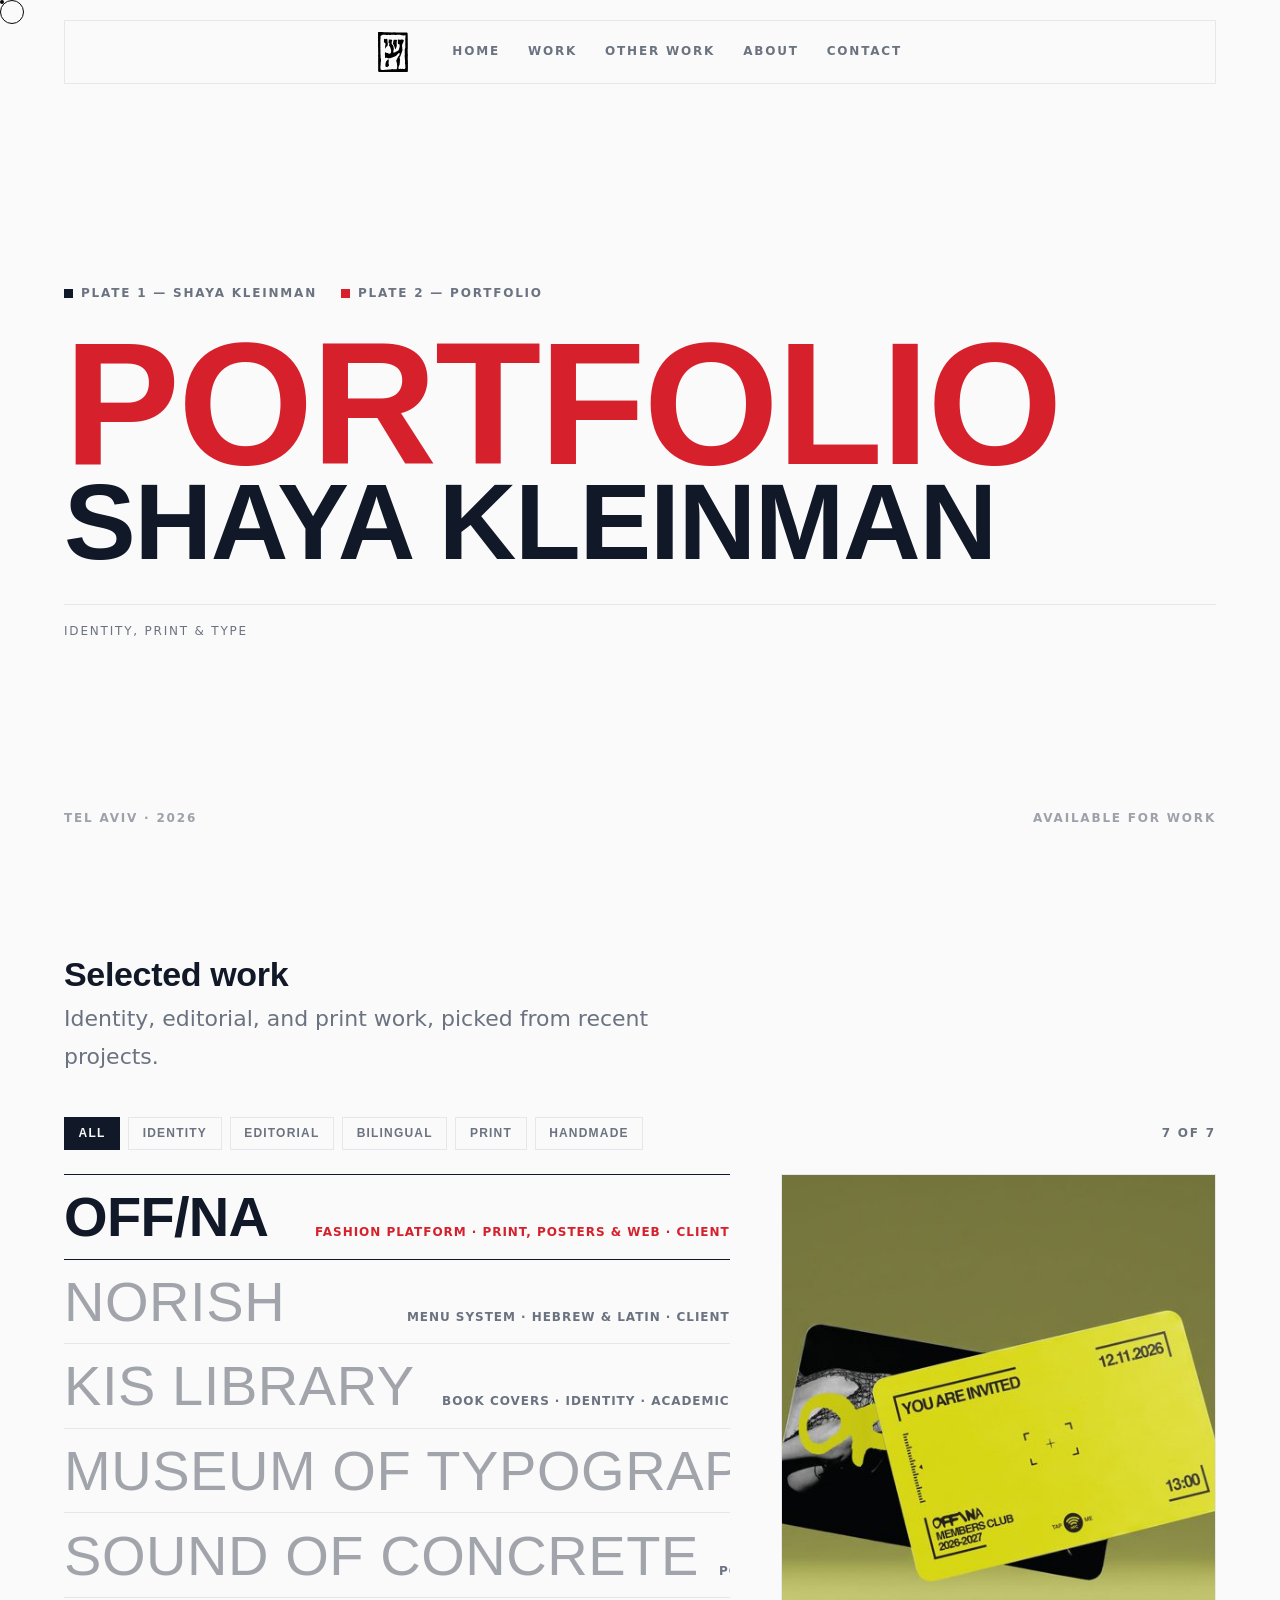
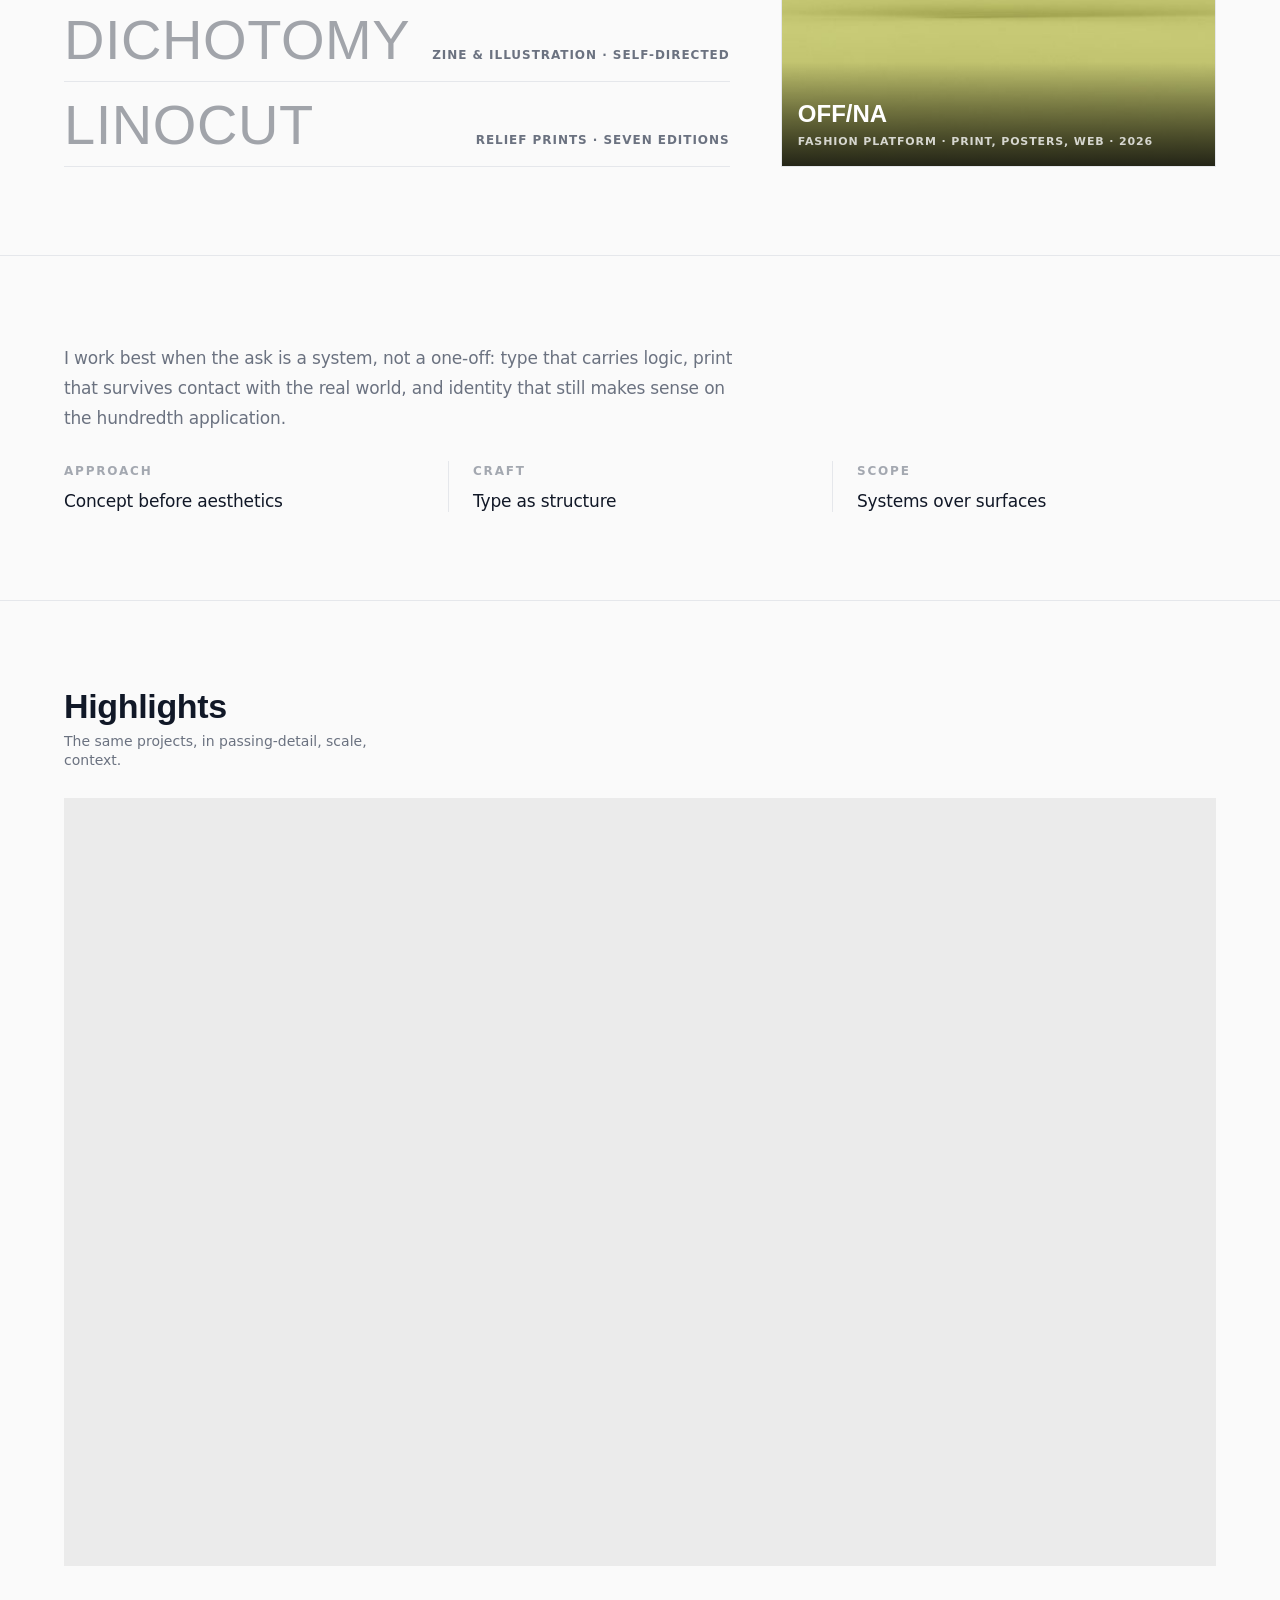
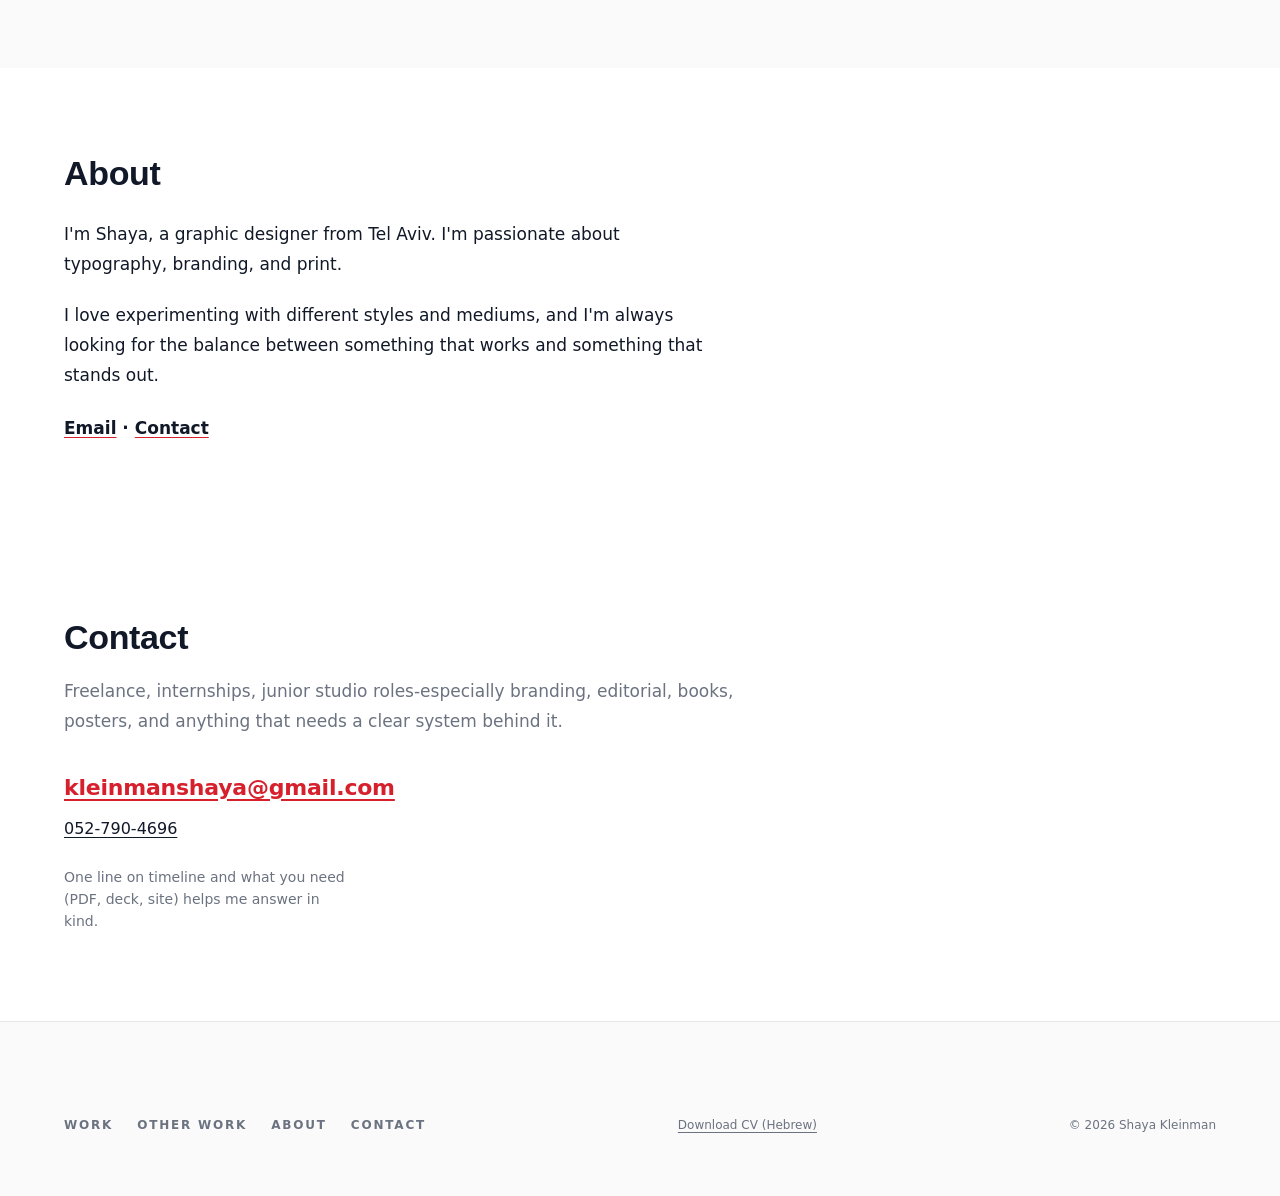
==== commit 80d2afed: "Mobile case studies: the home card's cover carries over, a reading dock Phones only, same as the hom" ====
--- a/index.html
+++ b/index.html
@@ -31,7 +31,7 @@
       rel="stylesheet"
     />
     <link rel="stylesheet" href="assets/css/style.css?v=20261103a" />
-    <link rel="stylesheet" href="assets/css/mobile.css?v=20261103a" media="(max-width: 640px)" />
+    <link rel="stylesheet" href="assets/css/mobile.css?v=20261103b" media="(max-width: 640px)" />
   </head>
   <body>
     <a class="skip-link" href="#main">Skip to content</a>
@@ -339,6 +339,6 @@
     <div class="cursor-dot" id="cursorDot"></div>
     <div class="cursor-ring" id="cursorRing"></div>
     <script src="assets/js/script.js?v=20261103a"></script>
-    <script src="assets/js/mobile.js?v=20261103a"></script>
+    <script src="assets/js/mobile.js?v=20261103b"></script>
   </body>
 </html>
--- a/assets/css/mobile.css
+++ b/assets/css/mobile.css
@@ -396,7 +396,7 @@
   height: 14px;
 }
 
-.m-ruler canvas {
+.m-ruler-track canvas {
   display: block;
   width: 100%;
   height: 100%;
@@ -612,6 +612,347 @@
   transition: transform 500ms var(--m-ease), width 500ms var(--m-ease), opacity 300ms;
 }
 
+/* ============================================================
+   Case studies. The cover the home card opened carries over, then
+   settles; sections and figures are numbered like a printed report;
+   pairs of images swipe; the dock reads how far through you are.
+   ============================================================ */
+
+.project-page {
+  counter-reset: sec fig;
+}
+
+/* the mark floats over the cover; the dock has the way back */
+body:has(.project-page) .site-header {
+  position: absolute;
+  inset: 0 0 auto;
+  z-index: 20;
+  padding-top: calc(0.75rem + env(safe-area-inset-top, 0px));
+  pointer-events: none;
+}
+
+body:has(.project-page) .logo {
+  pointer-events: auto;
+  width: 40px;
+  height: 40px;
+  justify-content: center;
+  background: color-mix(in srgb, var(--surface) 82%, transparent);
+  -webkit-backdrop-filter: blur(12px);
+  backdrop-filter: blur(12px);
+  border: 1px solid var(--border);
+}
+
+body:has(.project-page) .logo-img {
+  height: 26px;
+}
+
+/* ---- Hero: cover, then the Swiss block of text under it ---- */
+.project-hero,
+.project-page--museum .project-hero {
+  padding: 0;
+  min-height: 0;
+}
+
+.m-cover {
+  position: relative;
+  height: 62svh;
+  overflow: hidden;
+  background: var(--border) center / cover no-repeat;
+}
+
+.m-cover img {
+  width: 100%;
+  height: 100%;
+  object-fit: cover;
+  opacity: 0;
+  transition: opacity 500ms ease-out;
+  will-change: transform;
+}
+
+.m-cover img.is-in {
+  opacity: 1;
+}
+
+.project-page--museum .project-hero-visual {
+  display: none;
+}
+
+.project-hero .container,
+.project-page--museum .project-hero .container {
+  display: flex;
+  flex-direction: column;
+  gap: 1rem;
+  min-height: 0;
+  padding-top: 1.5rem;
+  padding-bottom: 2.5rem;
+}
+
+.project-hero-nav {
+  margin: 0;
+}
+
+.project-hero-nav .back-link,
+.project-hero-rule {
+  display: none;
+}
+
+.project-hero-tag {
+  font-family: var(--mono);
+  font-size: 0.6875rem;
+  font-weight: 400;
+  letter-spacing: 0.06em;
+}
+
+.project-hero-num {
+  font-family: var(--mono);
+  font-weight: 500;
+  margin-right: 0.75em;
+}
+
+.project-hero-num::after {
+  content: " \2014";
+  color: var(--muted);
+}
+
+.project-hero-title {
+  font-size: 3.4rem;
+  font-weight: 800;
+  line-height: 0.88;
+}
+
+.project-hero-title::after {
+  content: "";
+  display: block;
+  width: 44px;
+  height: 1px;
+  margin-top: 1.1rem;
+  background: var(--text);
+}
+
+.project-hero-desc {
+  font-size: 1.05rem;
+  line-height: 1.6;
+  color: #374151;
+  /* desktop waits for the title lines; a phone reader is already scrolling */
+  animation-delay: 450ms;
+}
+
+/* ---- Facts ---- */
+.project-intro,
+.project-page--museum .project-intro {
+  padding-top: 0;
+  padding-bottom: 3rem;
+}
+
+.project-intro-subtitle,
+.project-section-title,
+.project-meta-label {
+  font-family: var(--mono);
+  font-weight: 400;
+  letter-spacing: 0.06em;
+}
+
+.project-meta {
+  margin-bottom: 2rem;
+  border-bottom: 0;
+}
+
+.project-meta-item,
+.project-meta-item:nth-child(3),
+.project-meta-item:nth-child(4) {
+  padding: 0.8rem 1rem 0.8rem 0;
+  border-top: 1px solid var(--border);
+  border-right: 0;
+}
+
+.project-meta-item:nth-child(even) {
+  padding-left: 1rem;
+  border-left: 1px solid var(--border);
+}
+
+.project-meta-item:nth-child(n + 3) {
+  border-bottom: 1px solid var(--border);
+}
+
+.project-meta-value {
+  font-size: 0.9rem;
+  font-weight: 400;
+}
+
+.project-intro p,
+.project-section p {
+  font-size: 1rem;
+  line-height: 1.75;
+  color: #374151;
+}
+
+/* ---- Sections and figures, numbered as they come ---- */
+.project-section-title {
+  counter-increment: sec;
+  font-family: "Big Shoulders Display", "Poppins", sans-serif;
+  font-size: 1.9rem;
+  font-weight: 800;
+  line-height: 0.95;
+  letter-spacing: 0;
+  color: var(--text);
+}
+
+.project-section-title::before {
+  content: counter(sec, decimal-leading-zero);
+  display: block;
+  margin-bottom: 0.6rem;
+  font-family: var(--mono);
+  font-size: 0.6875rem;
+  font-weight: 400;
+  letter-spacing: 0.06em;
+  color: var(--muted);
+}
+
+.project-media {
+  gap: 2.5rem;
+}
+
+.m-fig {
+  display: flex;
+  gap: 0.75rem;
+  margin-top: 0.6rem;
+  font-family: var(--mono);
+  font-size: 0.6875rem;
+  line-height: 1.5;
+  letter-spacing: 0.02em;
+  color: var(--muted);
+}
+
+.m-fig b {
+  flex: none;
+  font-weight: 500;
+  color: var(--text);
+}
+
+/* pairs and trios: a short rail instead of a tall stack */
+.media-row,
+.media-row--trio {
+  display: flex;
+  gap: 0.75rem;
+  margin-inline: calc(-1 * var(--gutter));
+  overflow-x: auto;
+  scroll-snap-type: x mandatory;
+  scroll-padding-inline: var(--gutter);
+  overscroll-behavior-x: contain;
+  scrollbar-width: none;
+}
+
+.media-row::-webkit-scrollbar {
+  display: none;
+}
+
+.media-row::before,
+.media-row::after {
+  content: "";
+  flex: 0 0 calc(var(--gutter) - 0.75rem);
+}
+
+.media-row > .media-block {
+  flex: 0 0 84%;
+  scroll-snap-align: start;
+  aspect-ratio: auto;
+}
+
+.media-row > .media-block img {
+  height: auto;
+}
+
+.m-rowcount {
+  display: flex;
+  justify-content: space-between;
+  margin-top: -1.75rem;
+  font-family: var(--mono);
+  font-size: 0.6875rem;
+  letter-spacing: 0.06em;
+  text-transform: uppercase;
+  color: var(--muted);
+}
+
+/* ---- Next project: one large line to keep reading ---- */
+.project-nav-back {
+  display: none;
+}
+
+.project-nav-footer .project-next,
+.project-next {
+  padding: 3rem var(--gutter) 3.5rem;
+  border-top: 1px solid var(--border);
+}
+
+.project-next-label {
+  font-family: var(--mono);
+  font-weight: 400;
+  letter-spacing: 0.06em;
+}
+
+.project-next-name {
+  font-size: 3rem;
+  font-weight: 800;
+  line-height: 0.9;
+  text-transform: uppercase;
+}
+
+/* ---- Case dock: back, how far through, next ---- */
+.m-dock--case {
+  grid-template-columns: 42px minmax(0, 1fr) 42px;
+  gap: 0.5rem;
+  width: min(calc(100% - 28px), 340px);
+  align-items: center;
+}
+
+.m-dock--case .m-dock-btn {
+  width: 42px;
+  height: 42px;
+  min-height: 0;
+  border-radius: 50%;
+  font-family: var(--body, "Poppins", sans-serif);
+  font-size: 1rem;
+  letter-spacing: 0;
+  color: var(--text);
+}
+
+.m-dock--case .m-dock-btn--next {
+  background: var(--text);
+  color: var(--bg);
+}
+
+.m-read {
+  display: grid;
+  gap: 0.2rem;
+  min-width: 0;
+  padding-inline: 0.25rem;
+}
+
+.m-read > * {
+  min-width: 0;
+}
+
+.m-read .m-ruler-track {
+  height: 10px;
+}
+
+.m-read .m-ruler-meta {
+  gap: 0.5rem;
+  font-size: 0.625rem;
+}
+
+.m-read .m-sec {
+  min-width: 0;
+  overflow: hidden;
+  text-overflow: ellipsis;
+  white-space: nowrap;
+  color: var(--text);
+}
+
+.m-read .m-num {
+  flex: none;
+}
+
 /* ---- Asked for less motion: nothing pins, nothing drifts ---- */
 @media (prefers-reduced-motion: reduce) {
   .hero,
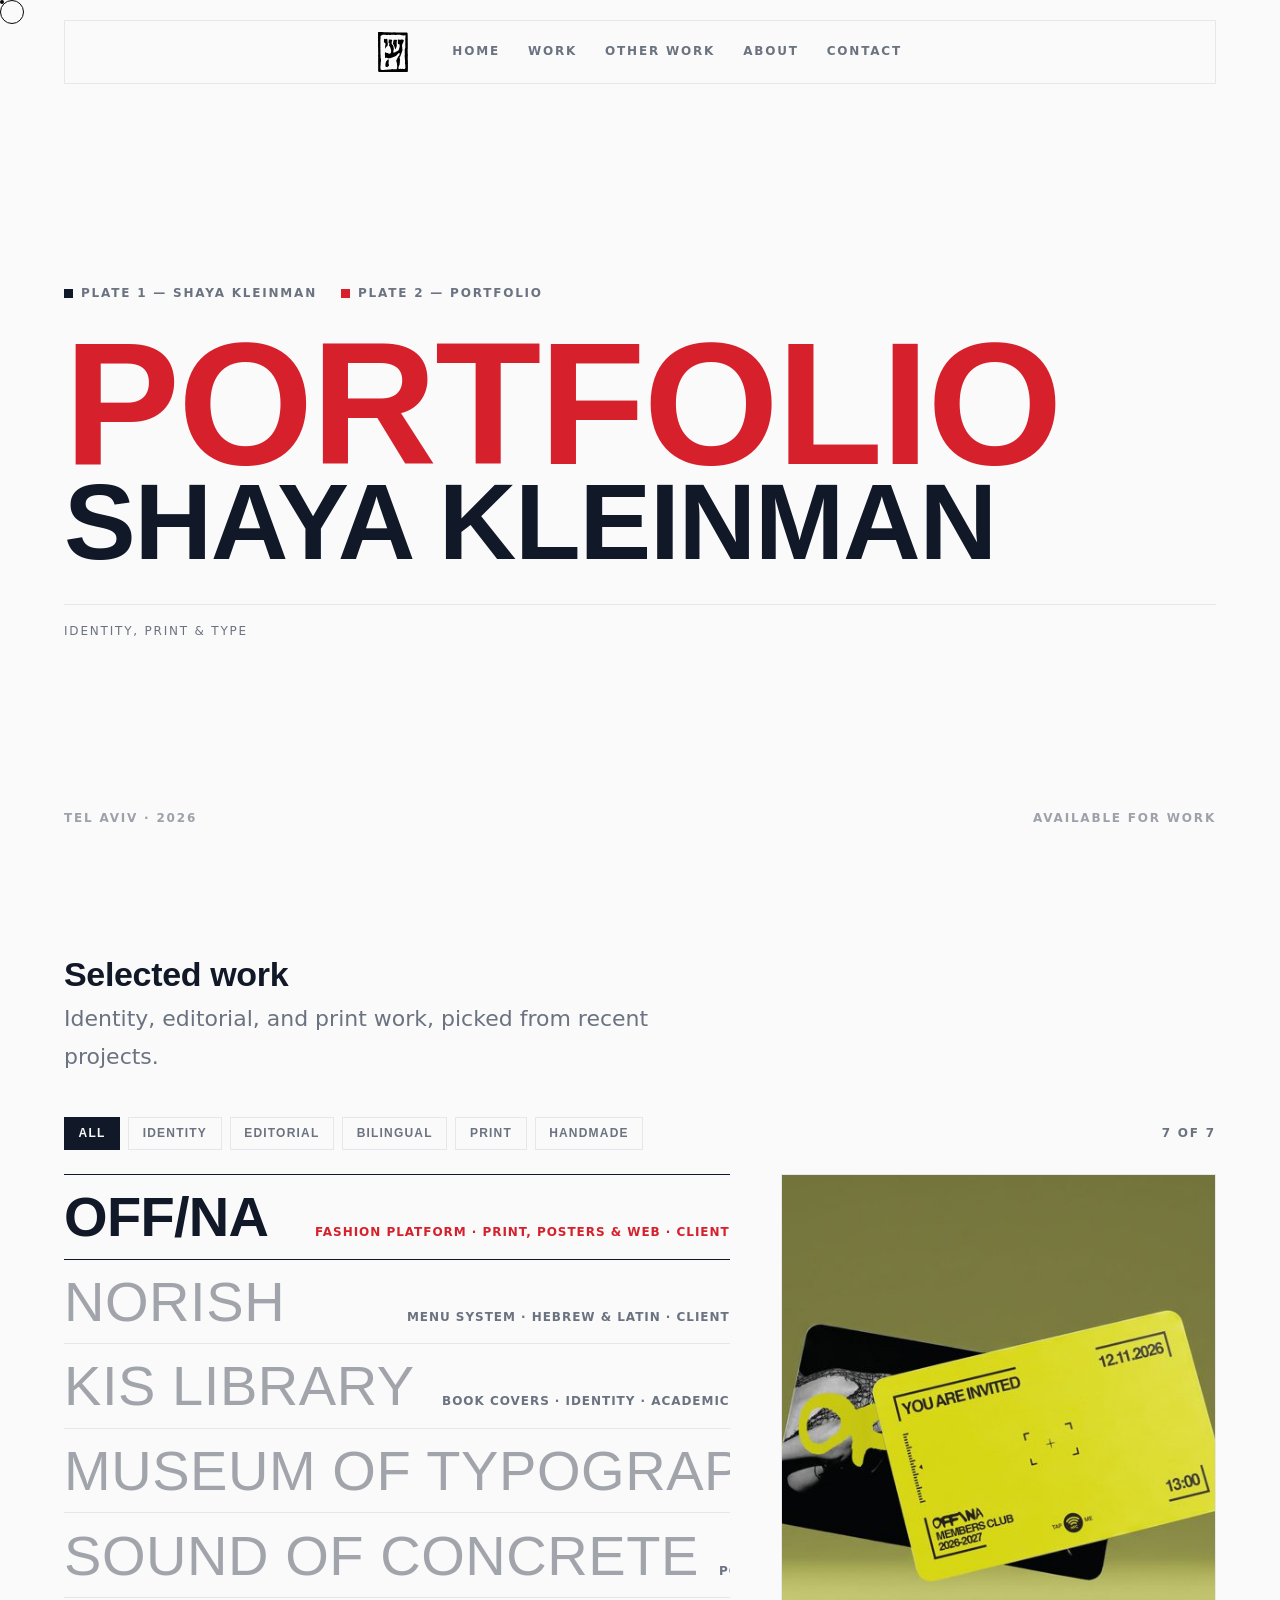
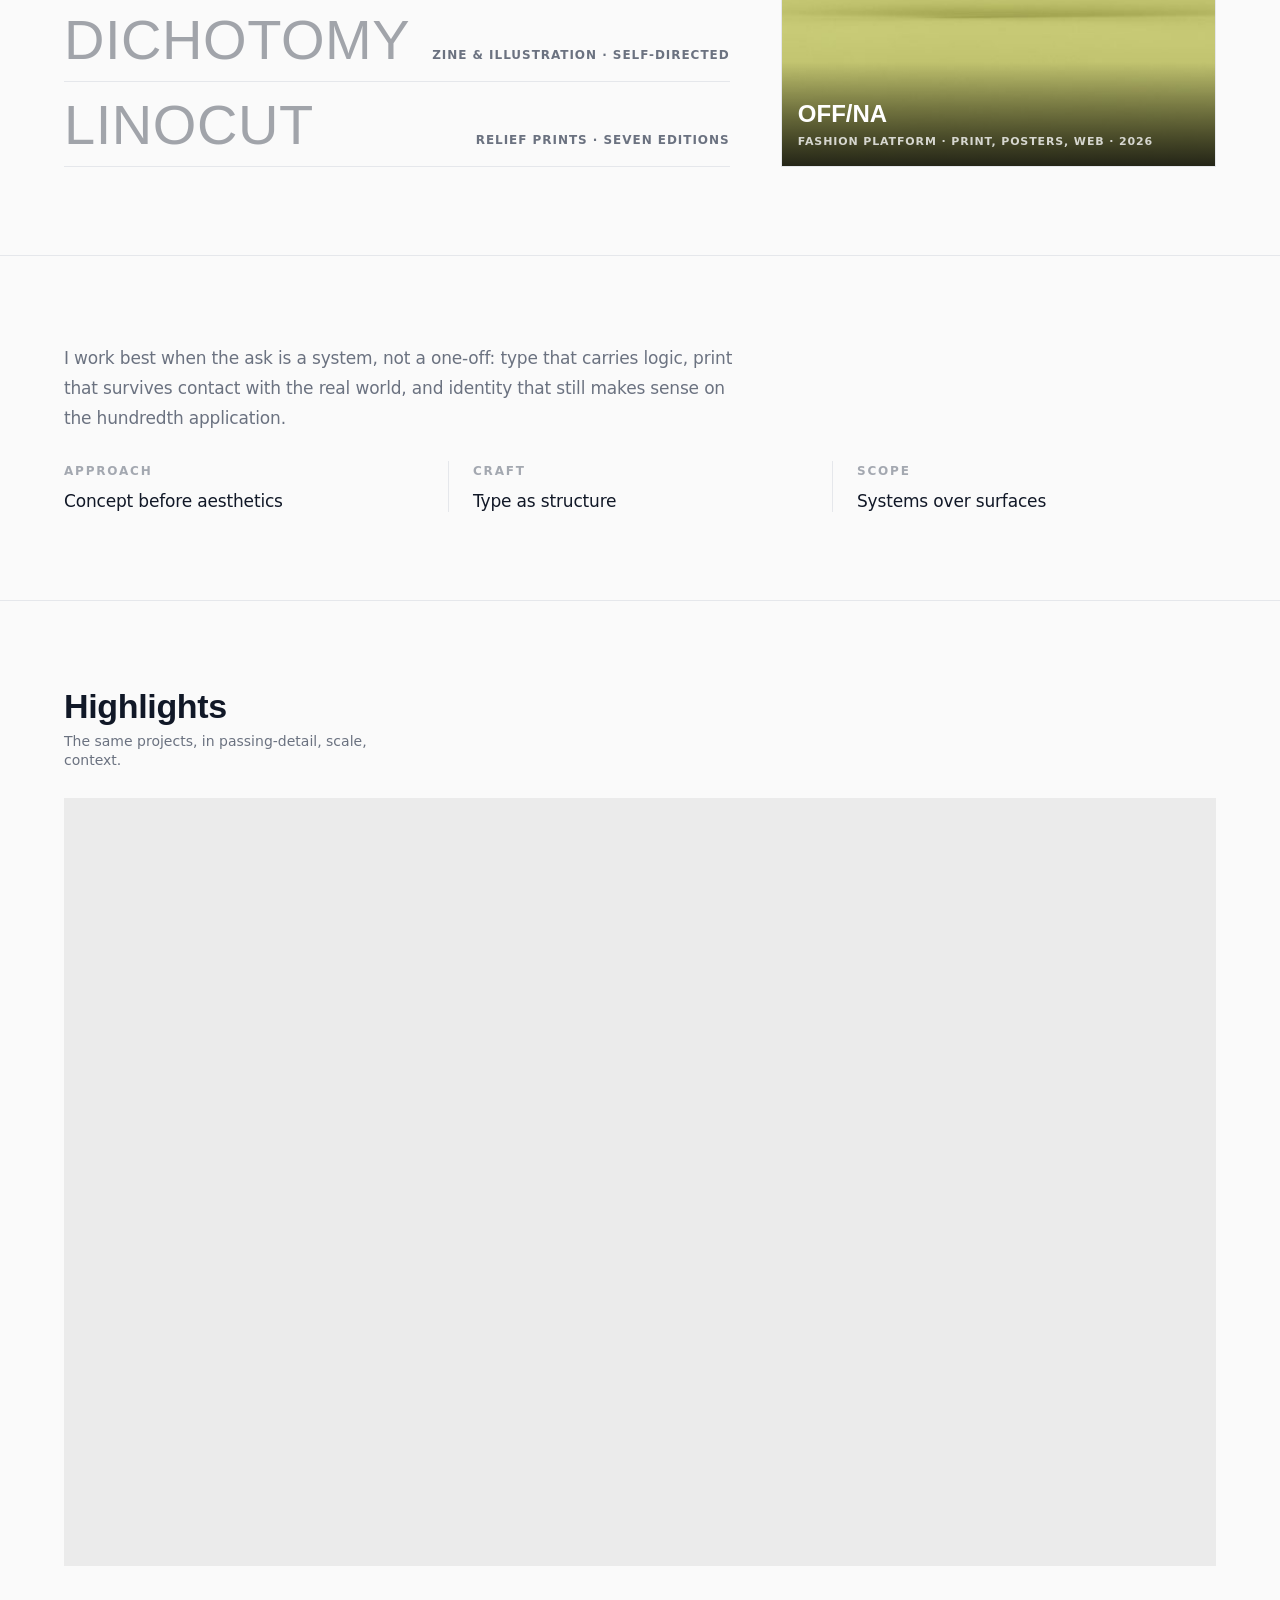
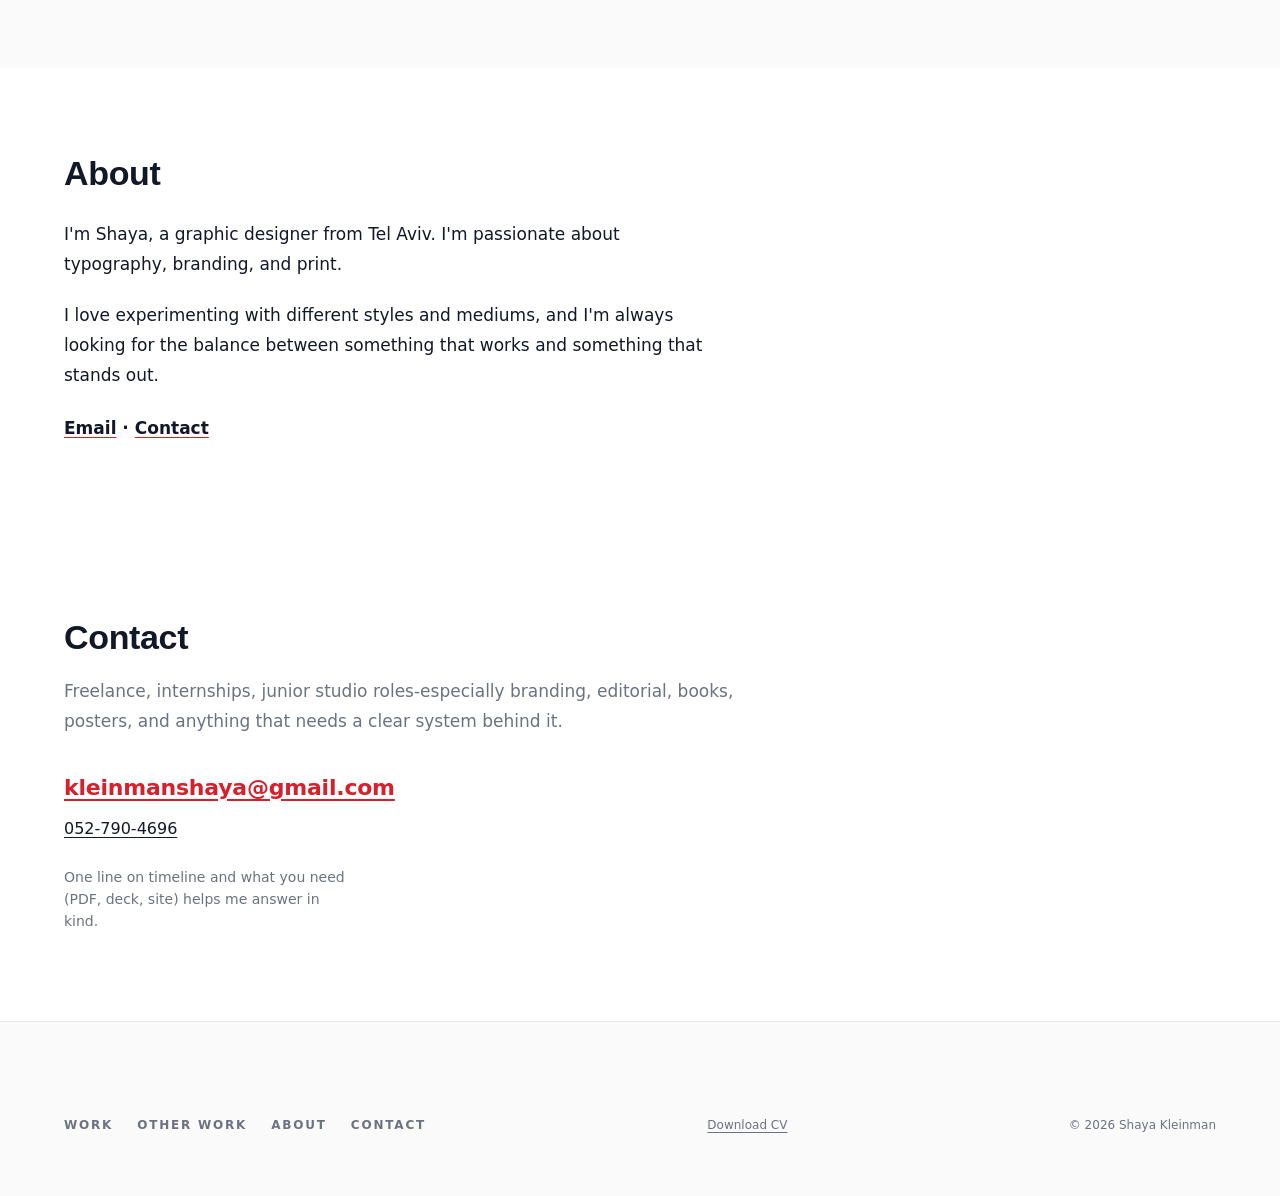
==== commit 4f6fe129: "Replace CV with English version Co-Authored-By: Claude Opus 5.5 <noreply@anthropic.com> Claude-Sessi" ====
--- a/index.html
+++ b/index.html
@@ -331,7 +331,7 @@
           <a href="#about">About</a>
           <a href="#contact">Contact</a>
         </nav>
-        <a href="assets/shaya_kleinman_cv.pdf" download class="footer-cv-link">Download CV (Hebrew)</a>
+        <a href="assets/shaya_kleinman_cv.pdf" download class="footer-cv-link">Download CV</a>
         <p class="footer-copy">© 2026 Shaya Kleinman</p>
       </div>
     </footer>
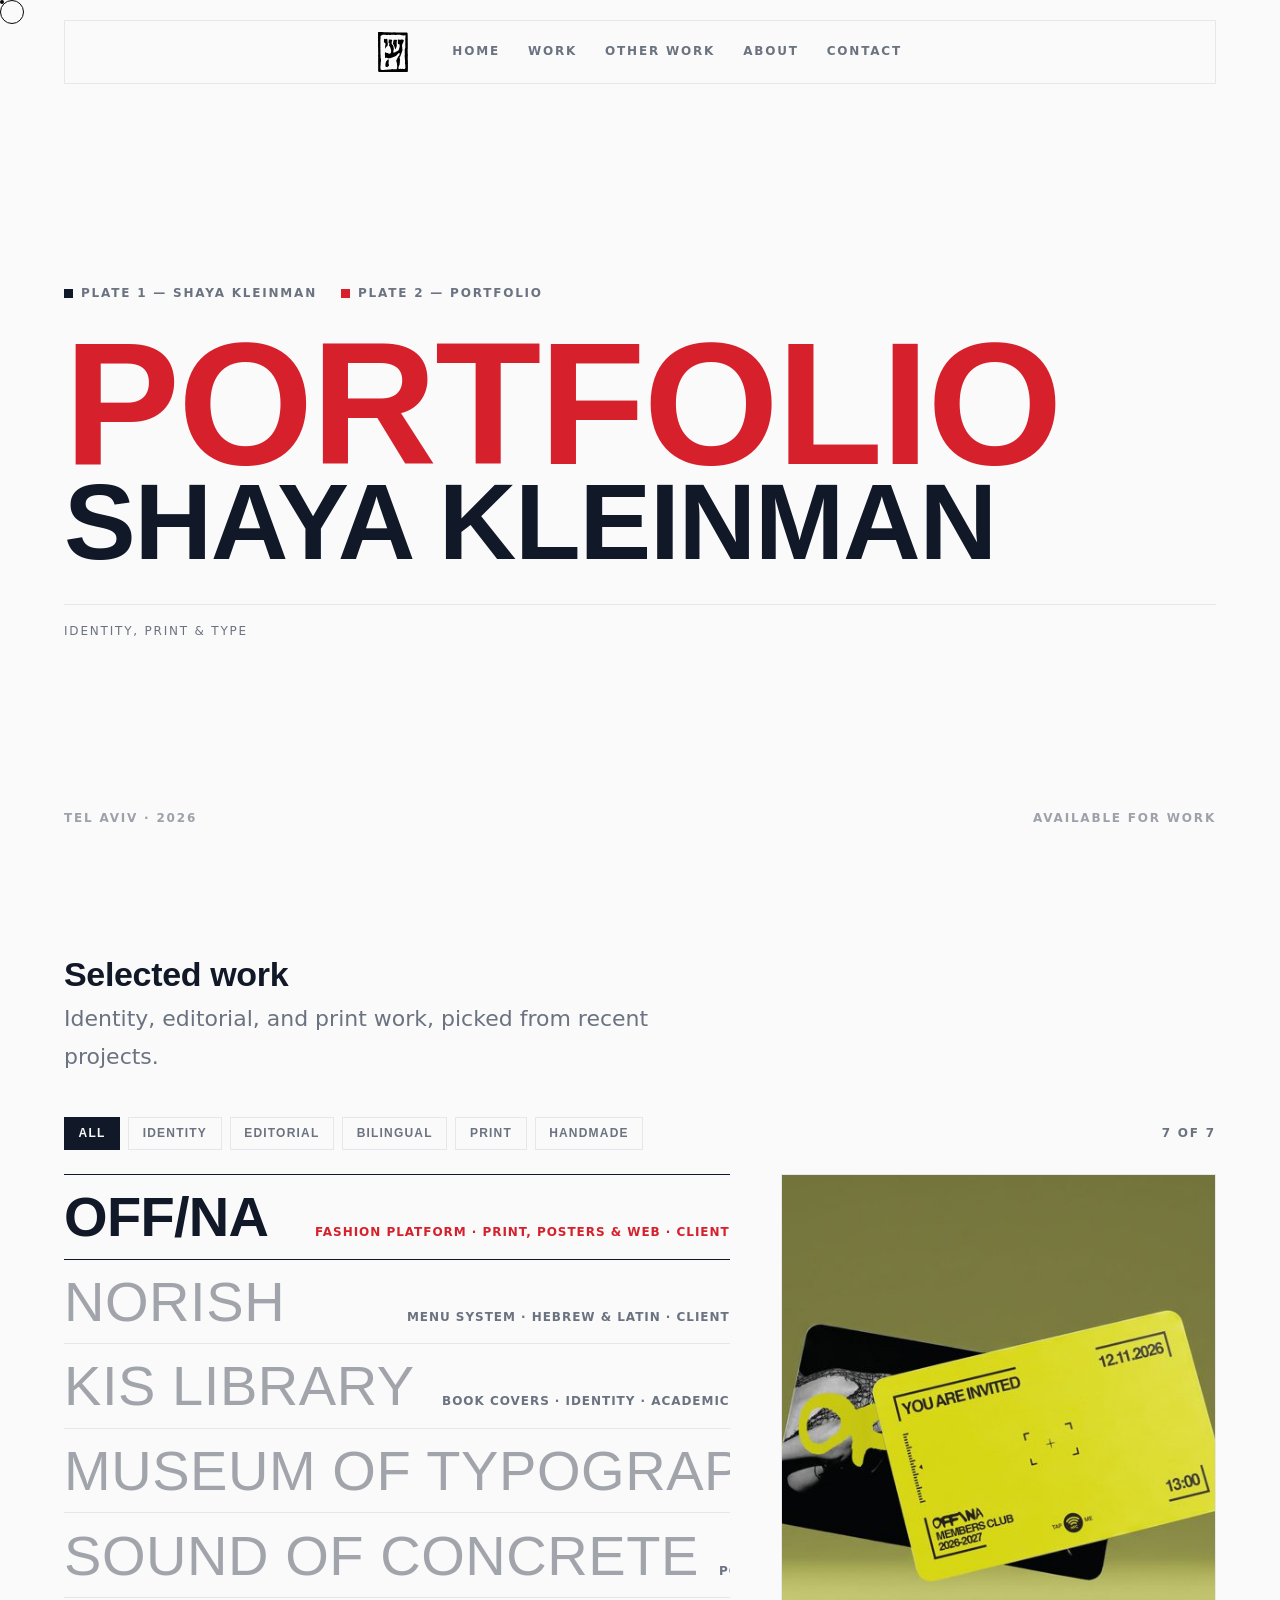
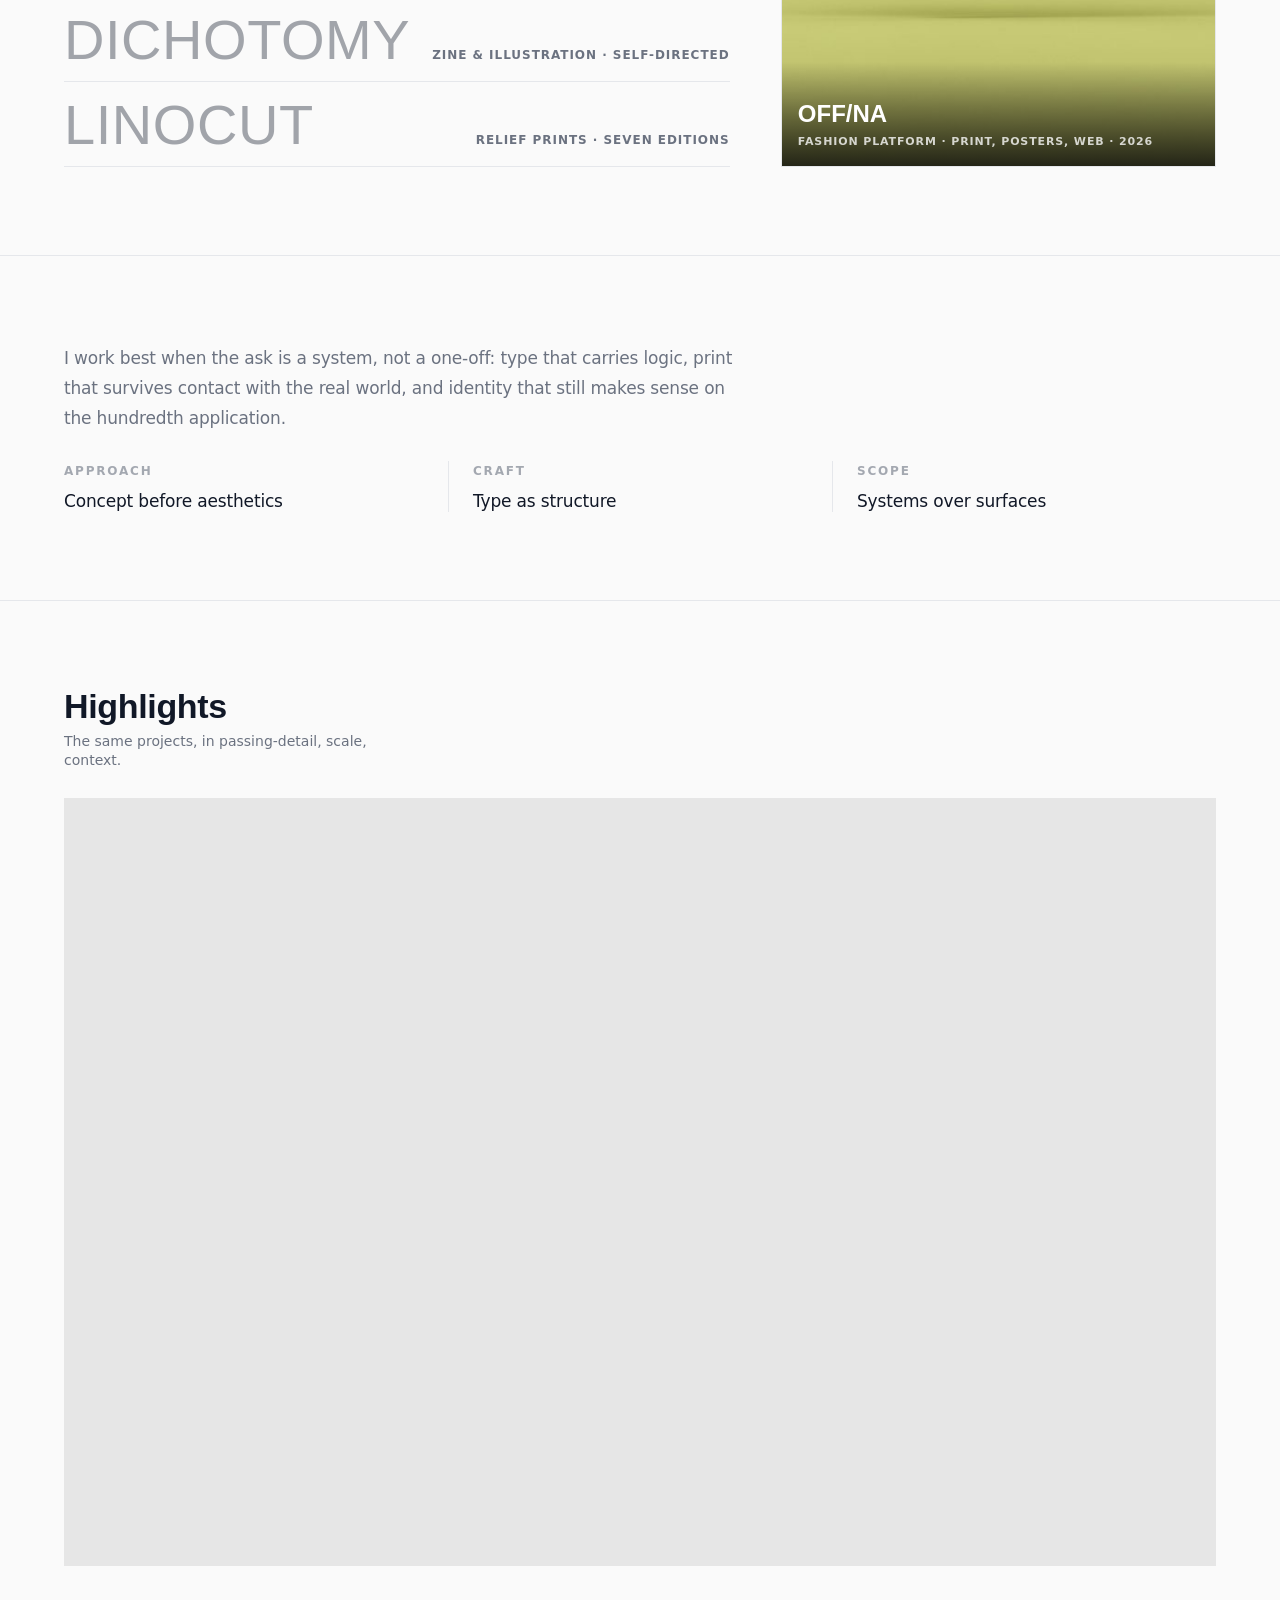
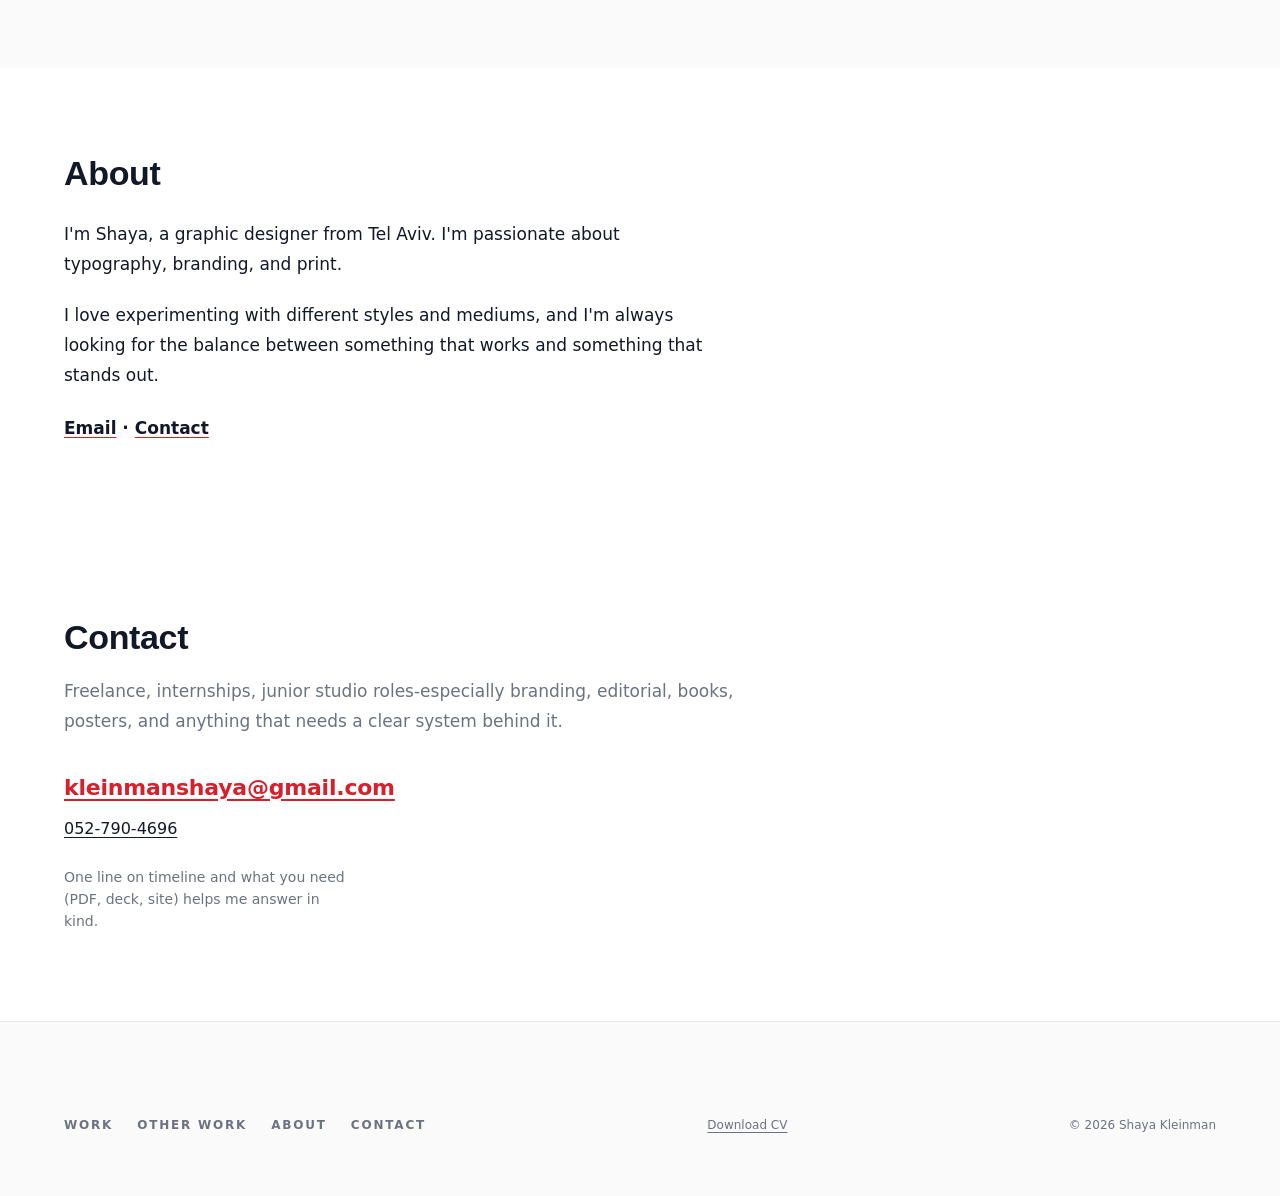
==== commit d1a93ad4: "Mobile fixes: rail position on return, blank swipe cells, peek taps - Coming back to the home page w" ====
--- a/index.html
+++ b/index.html
@@ -31,7 +31,7 @@
       rel="stylesheet"
     />
     <link rel="stylesheet" href="assets/css/style.css?v=20261103a" />
-    <link rel="stylesheet" href="assets/css/mobile.css?v=20261103b" media="(max-width: 640px)" />
+    <link rel="stylesheet" href="assets/css/mobile.css?v=20261104b" media="(max-width: 640px)" />
   </head>
   <body>
     <a class="skip-link" href="#main">Skip to content</a>
@@ -339,6 +339,6 @@
     <div class="cursor-dot" id="cursorDot"></div>
     <div class="cursor-ring" id="cursorRing"></div>
     <script src="assets/js/script.js?v=20261103a"></script>
-    <script src="assets/js/mobile.js?v=20261103b"></script>
+    <script src="assets/js/mobile.js?v=20261104b"></script>
   </body>
 </html>
--- a/assets/css/mobile.css
+++ b/assets/css/mobile.css
@@ -858,6 +858,13 @@
   aspect-ratio: auto;
 }
 
+/* cells waiting off to the side would otherwise fade in only after the
+   swipe, so a swipe landed on a blank plate */
+.js .media-row > .card-reveal {
+  opacity: 1;
+  transform: none;
+}
+
 .media-row > .media-block img {
   height: auto;
 }
